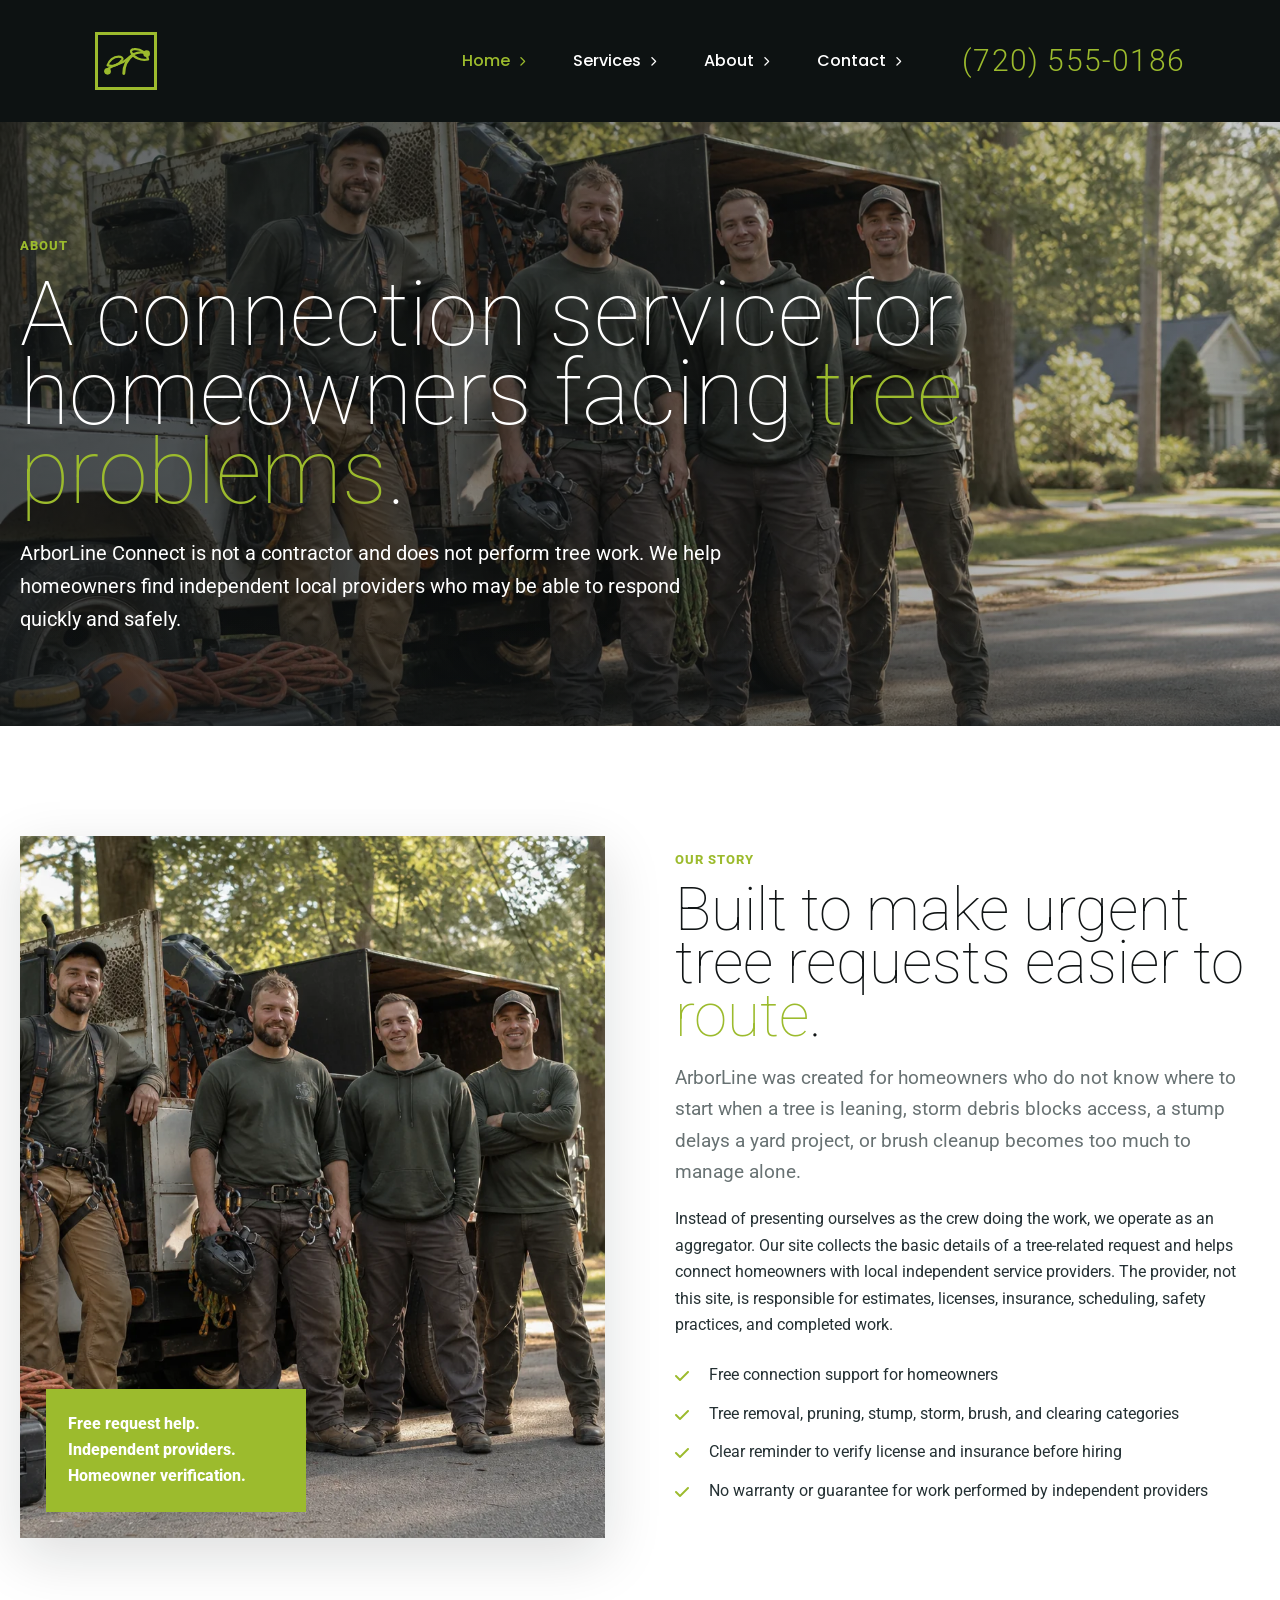
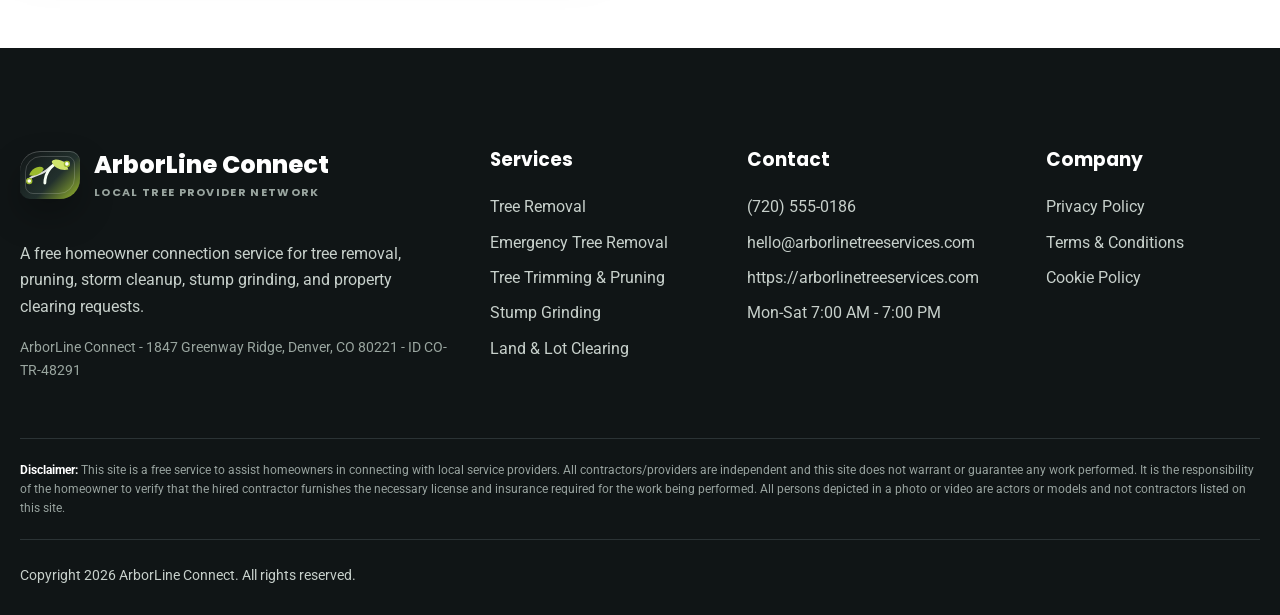
==== about.html @ c0b0a63b "+" ====
<!doctype html>
<html lang="en">
<head>
  <meta charset="utf-8">
  <meta name="viewport" content="width=device-width, initial-scale=1">
  <meta name="description" content="Learn how ArborLine Connect helps homeowners connect with independent local tree service providers.">
  <title>About ArborLine Connect | Homeowner Connection Service</title>
  <link rel="preconnect" href="https://fonts.googleapis.com">
  <link rel="preconnect" href="https://fonts.gstatic.com" crossorigin>
  <link rel="preconnect" href="https://cdnjs.cloudflare.com">
  <link rel="icon" href="assets/favicon.svg" type="image/svg+xml">
  <link rel="stylesheet" href="https://fonts.googleapis.com/css2?family=Poppins:wght@600;700;800&family=Roboto:wght@100;300;400;500;700;800&display=swap">
  <link rel="stylesheet" href="https://cdnjs.cloudflare.com/ajax/libs/font-awesome/6.5.2/css/all.min.css">
  <link rel="stylesheet" href="css/styles.css">
</head>
<body>

<header class="site-header" data-header>
  <div class="container navrow">

<a class="brand header-brand" href="index.html" aria-label="ArborLine Connect home">
  <span class="brand-mark" aria-hidden="true">
    <svg class="brand-symbol" viewBox="0 0 76 56" focusable="false">
      <path class="brand-route" d="M10 42c10-11 20-7 30-17 9-9 17-11 26-7" />
      <path class="brand-trunk" d="M35 45c0-11 4-19 13-26" />
      <path class="brand-leaf left" d="M28 22c-7 0-13 5-15 12 8 2 16-1 20-8 1-2-1-4-5-4Z" />
      <path class="brand-leaf right" d="M49 12c9-1 17 5 19 14-10 2-19-2-23-10-1-2 1-4 4-4Z" />
      <circle class="brand-node node-a" cx="13" cy="42" r="3.5" />
      <circle class="brand-node node-b" cx="66" cy="18" r="3.5" />
    </svg>
  </span>
  <span class="brand-copy">
    <span class="brand-name" data-config="companyName"></span>
    <span class="brand-tagline">Local tree provider network</span>
  </span>
</a>
    <button class="menu-toggle" type="button" aria-expanded="false" aria-controls="site-menu" data-menu-toggle><span></span><span></span><span></span></button>
    <nav id="site-menu" class="menu" data-menu>
      <a class="is-active" href="index.html">Home <i class="fa-solid fa-chevron-right"></i></a>
      <a href="services.html">Services <i class="fa-solid fa-chevron-right"></i></a>
      <a href="about.html">About <i class="fa-solid fa-chevron-right"></i></a>
      <a href="contact.html">Contact <i class="fa-solid fa-chevron-right"></i></a>
      <a class="nav-phone header-phone" data-config="phoneLabel" data-attr="href:tel" href="#"></a>
    </nav>
  </div>
</header>

<main>
  <section class="page-hero" style="--hero:url('../assets/images/about-team.webp')"><div class="container reveal"><span class="eyebrow">About</span><h1>A connection service for homeowners facing <span class="accent-text">tree problems</span>.</h1><p>ArborLine Connect is not a contractor and does not perform tree work. We help homeowners find independent local providers who may be able to respond quickly and safely.</p></div></section>
  <section class="section"><div class="container split"><div class="photo-frame tall reveal"><img src="assets/images/about-team.webp" alt="Tree service providers shown as illustrative models"><div class="badge">Free request help. Independent providers. Homeowner verification.</div></div><div class="reveal"><span class="kicker">Our story</span><h2>Built to make urgent tree requests easier to <span class="accent-text">route</span>.</h2><p class="lead">ArborLine was created for homeowners who do not know where to start when a tree is leaning, storm debris blocks access, a stump delays a yard project, or brush cleanup becomes too much to manage alone.</p><p>Instead of presenting ourselves as the crew doing the work, we operate as an aggregator. Our site collects the basic details of a tree-related request and helps connect homeowners with local independent service providers. The provider, not this site, is responsible for estimates, licenses, insurance, scheduling, safety practices, and completed work.</p><ul class="check-list"><li>Free connection support for homeowners</li><li>Tree removal, pruning, stump, storm, brush, and clearing categories</li><li>Clear reminder to verify license and insurance before hiring</li><li>No warranty or guarantee for work performed by independent providers</li></ul></div></div></section>
</main>

<footer class="footer">
  <div class="container footer-grid">
    <div>

<a class="brand footer-brand" href="index.html" aria-label="ArborLine Connect home">
  <span class="brand-mark" aria-hidden="true">
    <svg class="brand-symbol" viewBox="0 0 76 56" focusable="false">
      <path class="brand-route" d="M10 42c10-11 20-7 30-17 9-9 17-11 26-7" />
      <path class="brand-trunk" d="M35 45c0-11 4-19 13-26" />
      <path class="brand-leaf left" d="M28 22c-7 0-13 5-15 12 8 2 16-1 20-8 1-2-1-4-5-4Z" />
      <path class="brand-leaf right" d="M49 12c9-1 17 5 19 14-10 2-19-2-23-10-1-2 1-4 4-4Z" />
      <circle class="brand-node node-a" cx="13" cy="42" r="3.5" />
      <circle class="brand-node node-b" cx="66" cy="18" r="3.5" />
    </svg>
  </span>
  <span class="brand-copy">
    <span class="brand-name" data-config="companyName"></span>
    <span class="brand-tagline">Local tree provider network</span>
  </span>
</a>
      <p data-config="footerText"></p>
      <p class="company-line"><span data-config="companyName"></span> - <span data-config="address"></span> - ID <span data-config="companyId"></span></p>
    </div>
    <div>
      <h3>Services</h3>
      <a href="services/tree-removal.html">Tree Removal</a><a href="services/emergency-tree-removal.html">Emergency Tree Removal</a><a href="services/tree-trimming-pruning.html">Tree Trimming & Pruning</a><a href="services/stump-grinding.html">Stump Grinding</a><a href="services/land-lot-clearing.html">Land & Lot Clearing</a>
    </div>
    <div>
      <h3>Contact</h3>
      <a data-config="phoneLabel" data-attr="href:tel" href="#"></a>
      <a data-config="email" data-attr="href:mailto" href="#"></a>
      <a data-config="website" data-attr="href" href="#"></a>
      <span data-config="businessHours"></span>
    </div>
    <div>
      <h3>Company</h3>
      <a href="privacy-policy.html">Privacy Policy</a>
      <a href="terms-and-conditions.html">Terms & Conditions</a>
      <a href="cookie-policy.html">Cookie Policy</a>
    </div>
  </div>
  <div class="container footer-disclaimer">
    <strong>Disclaimer:</strong> This site is a free service to assist homeowners in connecting with local service providers. All contractors/providers are independent and this site does not warrant or guarantee any work performed. It is the responsibility of the homeowner to verify that the hired contractor furnishes the necessary license and insurance required for the work being performed. All persons depicted in a photo or video are actors or models and not contractors listed on this site.
  </div>
  <div class="container copyright" data-config="copyright"></div>
</footer>
<script src="js/site-config.js"></script>
<script src="js/main.js"></script>
</body>
</html>
---- css/styles.css ----
:root{--green:#9cbb2d;--deep:#111516;--ink:#243033;--muted:#687273;--pale:#eff6f2;--cream:#fbfbf4;--line:#dfe8df;--container:1440px;--shadow:0 18px 55px rgba(17,21,22,.14)}
*{box-sizing:border-box}html{scroll-behavior:smooth}body{margin:0;font-family:Roboto,Arial,sans-serif;color:var(--ink);background:#fff;line-height:1.65;min-width:320px}img{max-width:100%;display:block}a{color:inherit;text-decoration:none}a:focus-visible,button:focus-visible,input:focus-visible,select:focus-visible,textarea:focus-visible{outline:3px solid var(--green);outline-offset:4px}.container{width:min(calc(100% - 40px),var(--container));margin-inline:auto}.topline{background:var(--deep);color:#dce7dc;font-size:14px}.topbar{display:flex;justify-content:space-between;gap:16px;padding:8px 0}.site-header{position:sticky;top:0;z-index:50;background:rgba(255,255,255,.96);transition:.3s box-shadow,.3s transform}.site-header.is-scrolled{box-shadow:0 10px 35px rgba(0,0,0,.09)}.navrow{height:86px;display:flex;align-items:center;justify-content:space-between;gap:20px}.brand{display:inline-flex;align-items:center;gap:12px;font-family:Poppins,Arial,sans-serif;font-weight:800;font-size:24px;color:var(--deep)}.brand-mark{display:grid;place-items:center;width:42px;height:42px;background:var(--green);color:#fff;border-radius:50%;box-shadow:0 8px 20px rgba(156,187,45,.35)}.menu{display:flex;align-items:center;gap:28px;font-family:Poppins,Arial,sans-serif;font-weight:600}.menu a{position:relative}.menu>a:not(.nav-phone):after{content:"";position:absolute;left:0;bottom:-9px;width:0;height:2px;background:var(--green);transition:.25s}.menu>a:hover:after{width:100%}.nav-phone,.btn{display:inline-flex;align-items:center;justify-content:center;gap:9px;background:var(--green);color:#fff;padding:14px 24px;border-radius:999px;font-weight:800;border:1px solid var(--green);transition:.25s}.nav-phone:hover,.btn:hover{background:var(--deep);border-color:var(--deep);transform:translateY(-2px)}.btn.secondary{background:transparent;color:#fff;border-color:#fff}.btn.secondary:hover{background:#fff;color:var(--deep)}.menu-toggle{display:none;background:none;border:0;width:44px;height:44px}.menu-toggle span{display:block;height:2px;background:var(--deep);margin:7px 6px}.hero{min-height:760px;display:grid;align-items:center;position:relative;background-color:var(--deep);background-image:linear-gradient(90deg,rgba(17,21,22,.66),rgba(17,21,22,.28),rgba(17,21,22,.04)),var(--hero);background-position:center;background-size:cover;background-attachment:fixed;color:#fff;overflow:hidden}.hero:after,.page-hero:after{content:"";position:absolute;inset:auto 0 0;height:110px;background:linear-gradient(transparent,rgba(17,21,22,.48))}.hero-content{position:relative;z-index:1;max-width:820px;padding:70px 0}.eyebrow,.kicker{display:inline-block;color:var(--green);font-weight:800;text-transform:uppercase;letter-spacing:.08em;font-size:13px}.hero h1,.page-hero h1{font:800 clamp(42px,7vw,86px)/.95 Poppins,Arial,sans-serif;margin:18px 0 24px;letter-spacing:0}.hero p,.page-hero p{font-size:20px;max-width:720px}.hero-actions{display:flex;flex-wrap:wrap;gap:14px;margin-top:34px}.section{padding:110px 0}.section.alt{background:var(--pale)}.section.dark{background:var(--deep);color:#fff}.split{display:grid;grid-template-columns:1fr 1fr;gap:70px;align-items:center}.section-title{max-width:760px;margin:0 auto 52px;text-align:center}.section-title.left{text-align:left;margin-left:0}.section-title h2,.split h2{font:800 clamp(34px,4vw,56px)/1.05 Poppins,Arial,sans-serif;color:var(--deep);margin:12px 0}.dark .section-title h2,.dark h2{color:#fff}.lead{font-size:19px;color:var(--muted)}.dark .lead{color:#cdd6d0}.stats{display:grid;grid-template-columns:repeat(4,1fr);border:1px solid var(--line);background:#fff;margin-top:-82px;position:relative;z-index:5;box-shadow:var(--shadow)}.stat{padding:34px;text-align:center;border-right:1px solid var(--line)}.stat:last-child{border-right:0}.stat strong{display:block;color:var(--green);font:300 48px/1 Roboto,Arial}.service-grid{display:grid;grid-template-columns:repeat(4,1fr);gap:28px}.service-group-grid{grid-template-columns:repeat(3,1fr)}.service-card{background:#fff;box-shadow:0 10px 35px rgba(17,21,22,.08);overflow:hidden;transition:.3s transform,.3s box-shadow}.service-card:hover{transform:translateY(-8px);box-shadow:var(--shadow)}.service-group-card{position:relative;min-height:520px;display:flex;align-items:flex-end;background-color:var(--deep);background-image:linear-gradient(180deg,rgba(17,21,22,.05) 0%,rgba(17,21,22,.36) 42%,rgba(17,21,22,.9) 100%),var(--card-image);background-position:center;background-size:cover;color:#fff}.service-group-card:before{content:"";position:absolute;inset:0;background:linear-gradient(120deg,rgba(17,21,22,.14),transparent 46%);pointer-events:none}.service-group-card:hover{background-size:cover}.service-group-card .service-card-body{position:relative;z-index:1;width:100%;padding:32px}.service-group-card .kicker{color:var(--green)}.service-group-card .service-card-body h3{color:#fff}.service-group-card p{color:#e7eee8}.image-link{display:block;overflow:hidden;aspect-ratio:4/3}.image-link img{width:100%;height:100%;object-fit:cover;transition:.5s transform}.service-card:hover img{transform:scale(1.08)}.service-card-body{padding:28px}.service-card h3{font:800 24px/1.2 Poppins,Arial;margin:8px 0 12px;color:var(--deep)}.group-links{display:grid;gap:12px;margin-top:22px}.group-links .text-link{justify-content:space-between;border-top:1px solid rgba(255,255,255,.26);padding-top:12px;color:#fff}.service-all-link{margin-top:34px;margin-bottom:0}.text-link{display:inline-flex;align-items:center;gap:10px;font-weight:800;color:var(--deep)}.text-link i{background:var(--green);color:#fff;border-radius:50%;font-size:11px;width:22px;height:22px;display:grid;place-items:center;transition:.25s;flex:0 0 auto}.text-link:hover i{transform:translateX(7px);background:var(--deep)}.service-group-card .text-link:hover i{background:#fff;color:var(--deep)}.photo-frame{position:relative;overflow:hidden;box-shadow:var(--shadow)}.photo-frame img{width:100%;height:100%;object-fit:cover}.photo-frame.tall{aspect-ratio:5/6}.badge{position:absolute;left:26px;bottom:26px;background:var(--green);color:#fff;padding:22px;max-width:260px;font-weight:800}.process-section{position:relative;isolation:isolate;overflow:hidden;background-color:var(--deep)}.process-bg-layer,.process-bg-shade{position:absolute;inset:0;pointer-events:none}.process-bg-layer{z-index:-2;background-position:center;background-size:cover;opacity:0;transform:scale(1.03);transition:.65s opacity ease,.85s transform ease}.process-bg-shade{z-index:-1;background:linear-gradient(180deg,rgba(17,21,22,.76),rgba(17,21,22,.9));opacity:0;transition:.5s opacity ease}.process-bg-describe{background-image:url('../assets/images/process-describe-hover.png')}.process-bg-route{background-image:url('../assets/images/process-route-hover.png')}.process-bg-connect{background-image:url('../assets/images/process-connect-hover.png')}.process-bg-verify{background-image:url('../assets/images/process-verify-hover.png')}.process-section[data-process-bg] .process-bg-shade{opacity:1}.process-section[data-process-bg="describe"] .process-bg-describe,.process-section[data-process-bg="route"] .process-bg-route,.process-section[data-process-bg="connect"] .process-bg-connect,.process-section[data-process-bg="verify"] .process-bg-verify{opacity:1;transform:scale(1)}.process-list{display:grid;grid-template-columns:repeat(4,1fr);gap:1px;background:#394144}.process-step{position:relative;background:var(--deep);border:1px solid transparent;padding:42px 28px;min-height:230px;transition:.25s background-color,.25s border-color,.25s box-shadow,.25s transform,.25s backdrop-filter}.process-section[data-process-bg] .process-step{background:rgba(17,21,22,.88);backdrop-filter:blur(1px)}.process-step:hover,.process-step:focus-within{background:rgba(29,37,40,.76);border-color:rgba(156,187,45,.55);box-shadow:0 18px 46px rgba(0,0,0,.24),inset 0 1px 0 rgba(255,255,255,.08);transform:translateY(-6px);z-index:2}.process-step:hover span,.process-step:focus-within span{color:#fff}.process-step span{display:block;color:var(--green);font:300 42px/1 Roboto,Arial;margin-bottom:22px;transition:.25s color}.cta-band{background:linear-gradient(rgba(17,21,22,.74),rgba(17,21,22,.74)),url('../assets/images/process-worksite.webp') center/cover fixed;color:#fff;text-align:center;padding:120px 0}.cta-band h2{font:800 clamp(36px,5vw,64px)/1.05 Poppins,Arial;margin:0 auto 18px;max-width:900px}.page-hero{position:relative;min-height:440px;display:grid;align-items:end;color:#fff;background-color:var(--deep);background-image:linear-gradient(90deg,rgba(17,21,22,.68),rgba(17,21,22,.2)),var(--hero);background-position:center;background-size:cover}.page-hero .container{position:relative;z-index:1;padding:110px 0 70px}.detail-grid{display:grid;grid-template-columns:minmax(0,1fr) 360px;gap:60px}.detail-content h2,.detail-content h3{font-family:Poppins,Arial,sans-serif;color:var(--deep);line-height:1.15}.check-list{list-style:none;padding:0;margin:24px 0;display:grid;gap:12px}.check-list li{padding-left:34px;position:relative}.check-list li:before{content:"\f00c";font-family:"Font Awesome 6 Free";font-weight:900;position:absolute;left:0;top:1px;color:var(--green)}.faq-layout>.section-title{max-width:860px}.faq-grid{display:grid;grid-template-columns:minmax(0,1fr) 360px;gap:34px;align-items:start}.faq-list{display:grid;gap:16px}.faq-item{background:#fff;border:1px solid rgba(156,187,45,.22);border-left:6px solid var(--green);padding:28px 30px;box-shadow:0 16px 38px rgba(17,21,22,.08);transition:.25s transform,.25s box-shadow}.faq-item:hover{transform:translateY(-4px);box-shadow:0 22px 52px rgba(17,21,22,.12)}.faq-item h3,.faq-note h3{font:800 24px/1.2 Poppins,Arial;margin:0 0 10px;color:var(--deep)}.faq-item p{margin:0;color:var(--muted)}.faq-note{background:var(--deep);color:#fff;padding:34px;position:sticky;top:120px;box-shadow:var(--shadow)}.faq-note h3{color:#fff}.faq-note .check-list{margin:24px 0 28px}.faq-note .check-list li{color:#dce7dc}.faq-note .check-list li:before{color:var(--green)}.faq-note .text-link{color:#fff;margin-top:8px}.sidebar-card{background:var(--pale);padding:32px;position:sticky;top:120px}.sidebar-card h3{font:800 26px/1.2 Poppins,Arial;margin-top:0}.form-grid{display:grid;grid-template-columns:1fr 1fr;gap:14px}.form-grid .full{grid-column:1/-1}label{font-weight:800;color:var(--deep)}input,textarea,select{width:100%;border:1px solid var(--line);padding:14px 15px;font:inherit;margin-top:6px;background:#fff}textarea{min-height:150px;resize:vertical}.success-message{margin-top:18px;font-weight:800;color:var(--green)}.contact-info{display:grid;gap:18px}.info-line{display:flex;gap:16px;align-items:flex-start}.info-line i{color:var(--green);font-size:22px;margin-top:6px}.legal{max-width:920px}.legal h2{font-family:Poppins,Arial,sans-serif;margin-top:42px;color:var(--deep)}.footer{background:#101516;color:#c7d0cb;padding:78px 0 28px}.footer-grid{display:grid;grid-template-columns:2fr 1fr 1.2fr 1fr;gap:42px}.footer h3{font-family:Poppins,Arial;color:#fff}.footer a,.footer span{display:block;margin:9px 0}.footer .brand{display:inline-flex}.footer-brand{color:#fff}.company-line{font-size:14px;color:#99a59f}.company-line span{display:inline;margin:0}.footer-disclaimer{border-top:1px solid #2b3335;margin-top:42px;padding-top:22px;font-size:12px;line-height:1.55;color:#98a39f}.footer-disclaimer strong{color:#fff}.copyright{border-top:1px solid #2b3335;margin-top:22px;padding-top:24px;font-size:14px}.reveal{opacity:1;transform:none;transition:opacity .7s ease,transform .7s ease}.reveal.is-visible{opacity:1;transform:none}
.service-card{border:1px solid transparent;transition:.3s transform,.3s box-shadow,.3s border-color}.service-card:hover{border-color:rgba(156,187,45,.34)}.service-group-card{border-color:rgba(255,255,255,.14);transition:.35s transform,.35s box-shadow,.35s border-color,.55s background-position}.service-group-card:before{opacity:.72;transition:.35s opacity,.35s background}.service-group-card:hover{transform:translateY(-8px);background-position:center 46%;border-color:rgba(156,187,45,.72);box-shadow:0 28px 72px rgba(0,0,0,.22)}.service-group-card:hover:before{opacity:1;background:linear-gradient(120deg,rgba(156,187,45,.2),rgba(17,21,22,.16) 42%,transparent 72%)}.service-group-card .service-card-body{transition:.3s transform}.service-group-card:hover .service-card-body{transform:translateY(-6px)}.service-group-card:hover .text-link i{background:#fff;color:var(--deep);transform:translateX(4px)}.service-group-card .text-link:hover i{background:#fff;color:var(--deep);transform:translateX(8px)}
.brand{gap:14px;line-height:1;min-width:0;transition:.25s transform}.brand:hover{transform:translateY(-1px)}.brand-mark{position:relative;width:60px;height:48px;flex:0 0 60px;border-radius:20px 10px 20px 10px;background:linear-gradient(135deg,#111516 0%,#22302d 58%,#9cbb2d 100%);box-shadow:0 14px 30px rgba(17,21,22,.18),inset 0 1px 0 rgba(255,255,255,.22);overflow:hidden}.brand-mark:after{content:"";position:absolute;inset:5px;border:1px solid rgba(255,255,255,.18);border-radius:16px 8px 16px 8px;pointer-events:none}.brand-symbol{position:relative;z-index:1;width:54px;height:40px}.brand-route,.brand-trunk{fill:none;stroke:#fff;stroke-width:4;stroke-linecap:round;stroke-linejoin:round}.brand-route{stroke:rgba(255,255,255,.84);stroke-width:3}.brand-trunk{stroke:#f7fff4}.brand-leaf{fill:#9cbb2d}.brand-leaf.right{fill:#cfe46c}.brand-node{fill:#fff;stroke:#9cbb2d;stroke-width:2}.brand-copy{display:grid;gap:4px;min-width:0}.brand-name{display:block;font:800 24px/1 Poppins,Arial,sans-serif;color:var(--deep);white-space:nowrap}.brand-tagline{display:block;font:700 11px/1.1 Poppins,Arial,sans-serif;text-transform:uppercase;letter-spacing:.12em;color:#6f7b76;white-space:nowrap}.footer-brand .brand-name{color:#fff}.footer-brand .brand-tagline{color:#99a59f}.footer-brand .brand-mark{box-shadow:0 16px 34px rgba(0,0,0,.28),inset 0 1px 0 rgba(255,255,255,.22)}
.site-header{background:#0d1212;box-shadow:none}.site-header.is-scrolled{box-shadow:0 14px 34px rgba(0,0,0,.22)}.site-header .container{width:min(calc(100% - 190px),1700px)}.navrow{height:122px}.header-brand .brand-copy{display:none}.header-brand .brand-mark{width:62px;height:58px;flex-basis:62px;border:3px solid var(--green);border-radius:0;background:transparent;box-shadow:none}.header-brand .brand-mark:after{display:none}.header-brand .brand-symbol{width:56px;height:48px}.header-brand .brand-route,.header-brand .brand-trunk{stroke:var(--green)}.header-brand .brand-leaf,.header-brand .brand-leaf.right{fill:none;stroke:var(--green);stroke-width:3;stroke-linejoin:round}.header-brand .brand-node{fill:var(--green);stroke:var(--green)}.menu{position:relative;flex:1;justify-content:center;gap:48px}.menu>a{display:inline-flex;align-items:center;gap:9px;color:#fff;font-weight:500}.menu>a:not(.nav-phone):after{display:none}.menu>a i{font-size:10px;color:currentColor}.menu>a:hover,.menu>a.is-active{color:var(--green)}.menu>a.header-phone{position:absolute;right:0;background:transparent;border:0;border-radius:0;color:var(--green);padding:0;font:300 30px/1 Roboto,Arial,sans-serif;letter-spacing:.04em}.menu>a.header-phone:hover{background:transparent;border-color:transparent;color:#fff;transform:none}
.hero h1,.page-hero h1,.section-title h2,.split h2,.cta-band h2{font-family:Roboto,Arial,sans-serif;font-weight:100;line-height:.88;letter-spacing:0}.hero h1,.page-hero h1{font-size:clamp(56px,7vw,112px)}.section-title h2,.split h2{font-size:clamp(42px,4.7vw,72px)}.cta-band h2{font-size:clamp(44px,5.5vw,82px)}.detail-content h2,.legal h2{font-family:Roboto,Arial,sans-serif;font-weight:100;line-height:.94}
.hero-content{max-width:1120px;padding:96px 0 86px}.hero h1{max-width:1100px;line-height:.96;font-size:clamp(60px,6.6vw,118px);margin:22px 0 28px}.hero p{max-width:780px}
.hero{background-image:linear-gradient(90deg,rgba(17,21,22,.78),rgba(17,21,22,.48) 48%,rgba(17,21,22,.24)),var(--hero)}
.accent-text{color:var(--green)}
@media (max-width:820px){.brand{gap:11px}.brand-mark{width:52px;height:42px;flex-basis:52px}.brand-symbol{width:48px;height:36px}.brand-name{font-size:21px}.brand-tagline{display:none}}
@media (max-width:420px){.brand-mark{width:46px;height:38px;flex-basis:46px;border-radius:16px 8px}.brand-symbol{width:42px;height:32px}.brand-name{font-size:19px;max-width:170px;overflow:hidden;text-overflow:ellipsis}}
@media (max-width:1180px){.service-grid{grid-template-columns:repeat(2,1fr)}.process-list{grid-template-columns:repeat(2,1fr)}.split{gap:40px}.footer-grid{grid-template-columns:1fr 1fr}}
@media (max-width:820px){.topbar{display:none}.navrow{height:74px}.menu-toggle{display:block}.menu{position:absolute;left:20px;right:20px;top:74px;background:#fff;box-shadow:var(--shadow);padding:20px;display:none;flex-direction:column;align-items:flex-start}.menu.is-open{display:flex}.nav-phone{width:100%}.hero{min-height:650px;background-attachment:scroll}.stats{grid-template-columns:repeat(2,1fr);margin-top:0}.stat:nth-child(2){border-right:0}.split,.detail-grid,.faq-grid{grid-template-columns:1fr}.service-grid{grid-template-columns:1fr}.section{padding:76px 0}.hero p,.page-hero p{font-size:18px}.footer-grid{grid-template-columns:1fr}.form-grid{grid-template-columns:1fr}.form-grid .full{grid-column:auto}.sidebar-card,.faq-note{position:static}.cta-band{background-attachment:scroll}.container{width:min(calc(100% - 28px),var(--container))}}
@media (max-width:820px){.site-header .container{width:min(calc(100% - 28px),var(--container))}.navrow{height:82px}.header-brand .brand-mark{width:52px;height:50px;flex-basis:52px}.header-brand .brand-symbol{width:46px;height:42px}.menu-toggle span{background:var(--green)}.menu{top:82px;background:#0d1212;border:1px solid rgba(156,187,45,.28);box-shadow:0 20px 46px rgba(0,0,0,.28);gap:18px}.menu>a{color:#fff}.menu>a.is-active{color:var(--green)}.menu>a.header-phone,.nav-phone.header-phone{position:static;width:auto;font-size:24px;margin-top:8px;color:var(--green)}}
@media (max-width:420px){.hero h1,.page-hero h1{font-size:38px}.stats{grid-template-columns:1fr}.stat{border-right:0;border-bottom:1px solid var(--line)}.process-list{grid-template-columns:1fr}.brand{font-size:20px}.hero-actions .btn{width:100%}.faq-item{padding:24px}}
@media (prefers-reduced-motion:reduce){*{scroll-behavior:auto!important;transition:none!important;animation:none!important}.reveal{opacity:1;transform:none}}
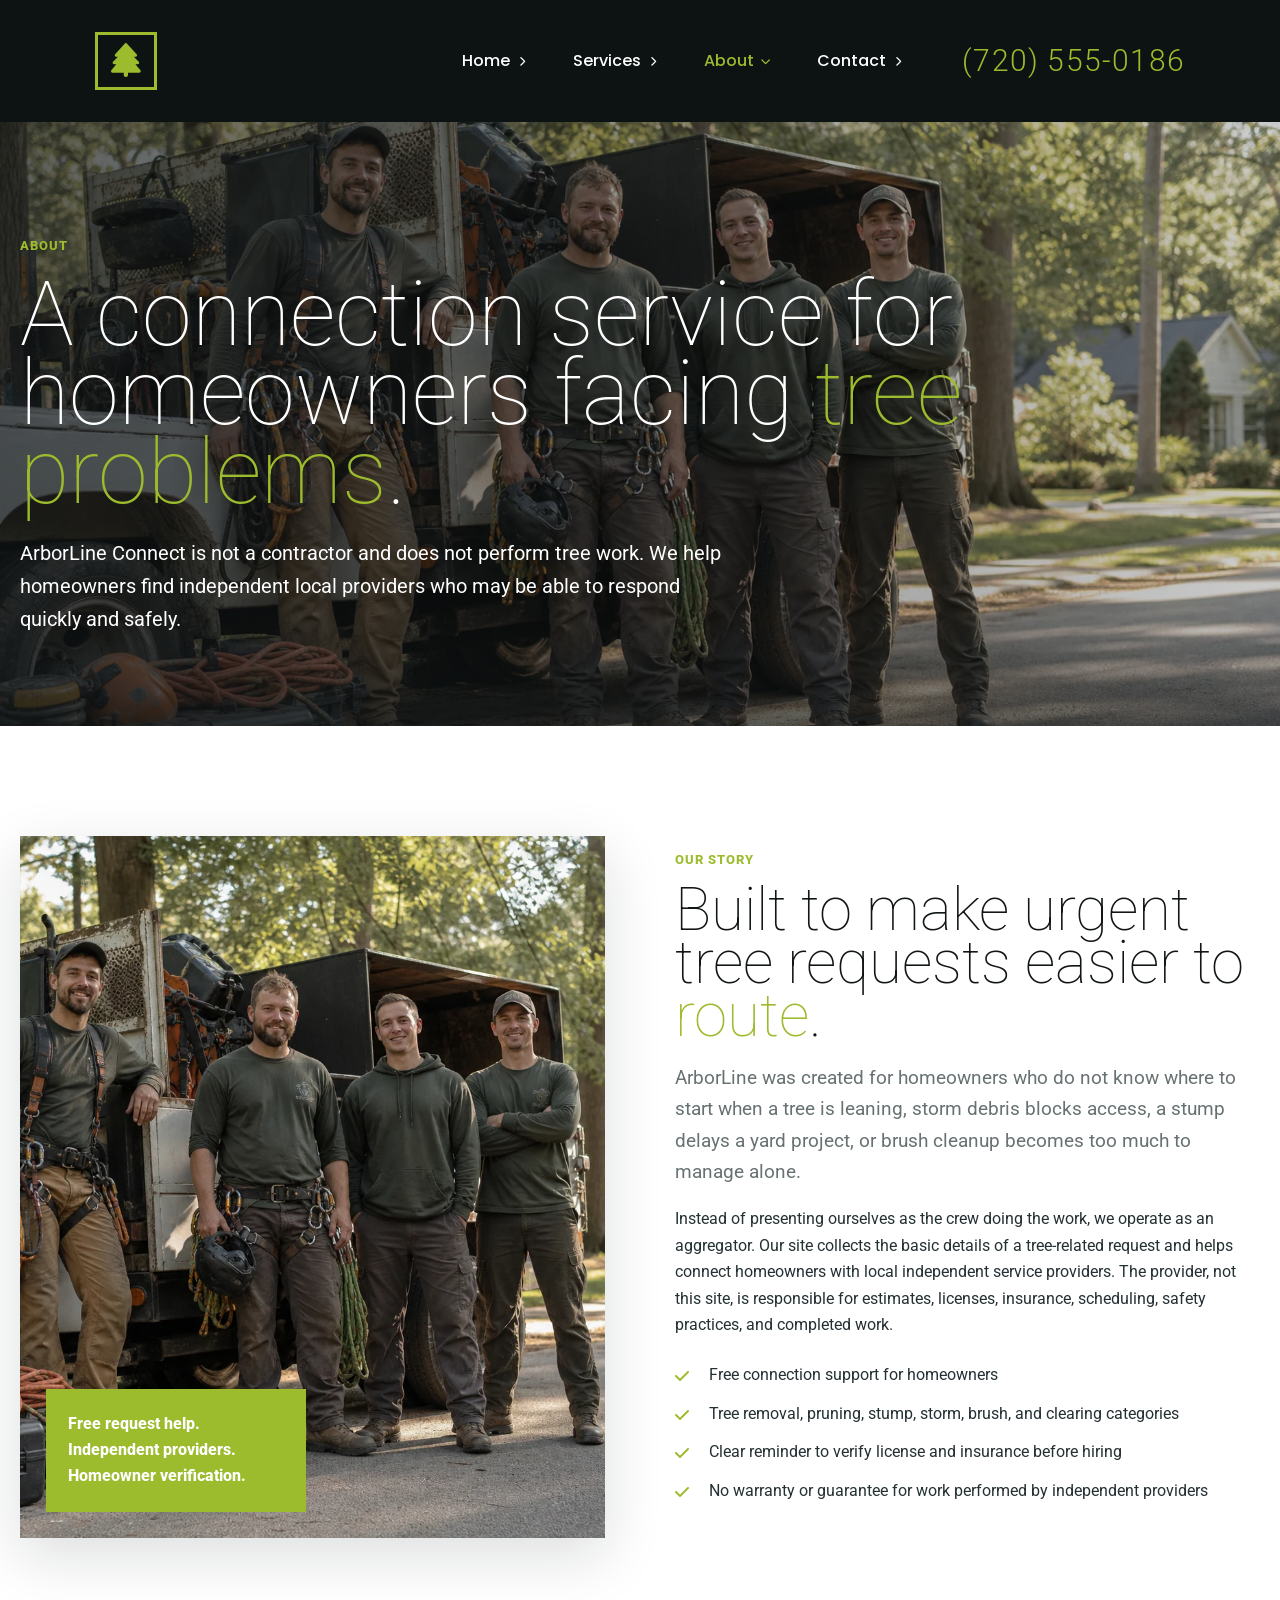
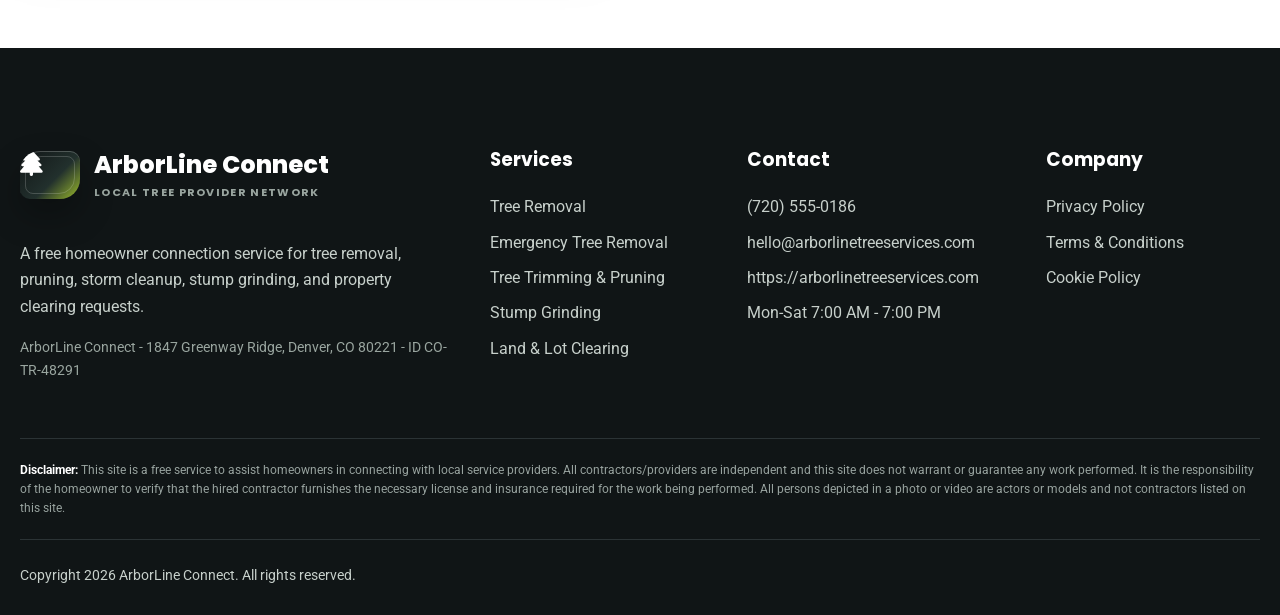
==== commit ed5c9a84: "+" ====
--- a/about.html
+++ b/about.html
@@ -20,14 +20,7 @@
 
 <a class="brand header-brand" href="index.html" aria-label="ArborLine Connect home">
   <span class="brand-mark" aria-hidden="true">
-    <svg class="brand-symbol" viewBox="0 0 76 56" focusable="false">
-      <path class="brand-route" d="M10 42c10-11 20-7 30-17 9-9 17-11 26-7" />
-      <path class="brand-trunk" d="M35 45c0-11 4-19 13-26" />
-      <path class="brand-leaf left" d="M28 22c-7 0-13 5-15 12 8 2 16-1 20-8 1-2-1-4-5-4Z" />
-      <path class="brand-leaf right" d="M49 12c9-1 17 5 19 14-10 2-19-2-23-10-1-2 1-4 4-4Z" />
-      <circle class="brand-node node-a" cx="13" cy="42" r="3.5" />
-      <circle class="brand-node node-b" cx="66" cy="18" r="3.5" />
-    </svg>
+    <i class="fa-solid fa-tree"></i>
   </span>
   <span class="brand-copy">
     <span class="brand-name" data-config="companyName"></span>
@@ -36,9 +29,9 @@
 </a>
     <button class="menu-toggle" type="button" aria-expanded="false" aria-controls="site-menu" data-menu-toggle><span></span><span></span><span></span></button>
     <nav id="site-menu" class="menu" data-menu>
-      <a class="is-active" href="index.html">Home <i class="fa-solid fa-chevron-right"></i></a>
+      <a href="index.html">Home <i class="fa-solid fa-chevron-right"></i></a>
       <a href="services.html">Services <i class="fa-solid fa-chevron-right"></i></a>
-      <a href="about.html">About <i class="fa-solid fa-chevron-right"></i></a>
+      <a class="is-active" href="about.html">About <i class="fa-solid fa-chevron-right"></i></a>
       <a href="contact.html">Contact <i class="fa-solid fa-chevron-right"></i></a>
       <a class="nav-phone header-phone" data-config="phoneLabel" data-attr="href:tel" href="#"></a>
     </nav>
@@ -56,14 +49,7 @@
 
 <a class="brand footer-brand" href="index.html" aria-label="ArborLine Connect home">
   <span class="brand-mark" aria-hidden="true">
-    <svg class="brand-symbol" viewBox="0 0 76 56" focusable="false">
-      <path class="brand-route" d="M10 42c10-11 20-7 30-17 9-9 17-11 26-7" />
-      <path class="brand-trunk" d="M35 45c0-11 4-19 13-26" />
-      <path class="brand-leaf left" d="M28 22c-7 0-13 5-15 12 8 2 16-1 20-8 1-2-1-4-5-4Z" />
-      <path class="brand-leaf right" d="M49 12c9-1 17 5 19 14-10 2-19-2-23-10-1-2 1-4 4-4Z" />
-      <circle class="brand-node node-a" cx="13" cy="42" r="3.5" />
-      <circle class="brand-node node-b" cx="66" cy="18" r="3.5" />
-    </svg>
+    <i class="fa-solid fa-tree"></i>
   </span>
   <span class="brand-copy">
     <span class="brand-name" data-config="companyName"></span>
--- a/css/styles.css
+++ b/css/styles.css
@@ -1,16 +1,17 @@
 :root{--green:#9cbb2d;--deep:#111516;--ink:#243033;--muted:#687273;--pale:#eff6f2;--cream:#fbfbf4;--line:#dfe8df;--container:1440px;--shadow:0 18px 55px rgba(17,21,22,.14)}
 *{box-sizing:border-box}html{scroll-behavior:smooth}body{margin:0;font-family:Roboto,Arial,sans-serif;color:var(--ink);background:#fff;line-height:1.65;min-width:320px}img{max-width:100%;display:block}a{color:inherit;text-decoration:none}a:focus-visible,button:focus-visible,input:focus-visible,select:focus-visible,textarea:focus-visible{outline:3px solid var(--green);outline-offset:4px}.container{width:min(calc(100% - 40px),var(--container));margin-inline:auto}.topline{background:var(--deep);color:#dce7dc;font-size:14px}.topbar{display:flex;justify-content:space-between;gap:16px;padding:8px 0}.site-header{position:sticky;top:0;z-index:50;background:rgba(255,255,255,.96);transition:.3s box-shadow,.3s transform}.site-header.is-scrolled{box-shadow:0 10px 35px rgba(0,0,0,.09)}.navrow{height:86px;display:flex;align-items:center;justify-content:space-between;gap:20px}.brand{display:inline-flex;align-items:center;gap:12px;font-family:Poppins,Arial,sans-serif;font-weight:800;font-size:24px;color:var(--deep)}.brand-mark{display:grid;place-items:center;width:42px;height:42px;background:var(--green);color:#fff;border-radius:50%;box-shadow:0 8px 20px rgba(156,187,45,.35)}.menu{display:flex;align-items:center;gap:28px;font-family:Poppins,Arial,sans-serif;font-weight:600}.menu a{position:relative}.menu>a:not(.nav-phone):after{content:"";position:absolute;left:0;bottom:-9px;width:0;height:2px;background:var(--green);transition:.25s}.menu>a:hover:after{width:100%}.nav-phone,.btn{display:inline-flex;align-items:center;justify-content:center;gap:9px;background:var(--green);color:#fff;padding:14px 24px;border-radius:999px;font-weight:800;border:1px solid var(--green);transition:.25s}.nav-phone:hover,.btn:hover{background:var(--deep);border-color:var(--deep);transform:translateY(-2px)}.btn.secondary{background:transparent;color:#fff;border-color:#fff}.btn.secondary:hover{background:#fff;color:var(--deep)}.menu-toggle{display:none;background:none;border:0;width:44px;height:44px}.menu-toggle span{display:block;height:2px;background:var(--deep);margin:7px 6px}.hero{min-height:760px;display:grid;align-items:center;position:relative;background-color:var(--deep);background-image:linear-gradient(90deg,rgba(17,21,22,.66),rgba(17,21,22,.28),rgba(17,21,22,.04)),var(--hero);background-position:center;background-size:cover;background-attachment:fixed;color:#fff;overflow:hidden}.hero:after,.page-hero:after{content:"";position:absolute;inset:auto 0 0;height:110px;background:linear-gradient(transparent,rgba(17,21,22,.48))}.hero-content{position:relative;z-index:1;max-width:820px;padding:70px 0}.eyebrow,.kicker{display:inline-block;color:var(--green);font-weight:800;text-transform:uppercase;letter-spacing:.08em;font-size:13px}.hero h1,.page-hero h1{font:800 clamp(42px,7vw,86px)/.95 Poppins,Arial,sans-serif;margin:18px 0 24px;letter-spacing:0}.hero p,.page-hero p{font-size:20px;max-width:720px}.hero-actions{display:flex;flex-wrap:wrap;gap:14px;margin-top:34px}.section{padding:110px 0}.section.alt{background:var(--pale)}.section.dark{background:var(--deep);color:#fff}.split{display:grid;grid-template-columns:1fr 1fr;gap:70px;align-items:center}.section-title{max-width:760px;margin:0 auto 52px;text-align:center}.section-title.left{text-align:left;margin-left:0}.section-title h2,.split h2{font:800 clamp(34px,4vw,56px)/1.05 Poppins,Arial,sans-serif;color:var(--deep);margin:12px 0}.dark .section-title h2,.dark h2{color:#fff}.lead{font-size:19px;color:var(--muted)}.dark .lead{color:#cdd6d0}.stats{display:grid;grid-template-columns:repeat(4,1fr);border:1px solid var(--line);background:#fff;margin-top:-82px;position:relative;z-index:5;box-shadow:var(--shadow)}.stat{padding:34px;text-align:center;border-right:1px solid var(--line)}.stat:last-child{border-right:0}.stat strong{display:block;color:var(--green);font:300 48px/1 Roboto,Arial}.service-grid{display:grid;grid-template-columns:repeat(4,1fr);gap:28px}.service-group-grid{grid-template-columns:repeat(3,1fr)}.service-card{background:#fff;box-shadow:0 10px 35px rgba(17,21,22,.08);overflow:hidden;transition:.3s transform,.3s box-shadow}.service-card:hover{transform:translateY(-8px);box-shadow:var(--shadow)}.service-group-card{position:relative;min-height:520px;display:flex;align-items:flex-end;background-color:var(--deep);background-image:linear-gradient(180deg,rgba(17,21,22,.05) 0%,rgba(17,21,22,.36) 42%,rgba(17,21,22,.9) 100%),var(--card-image);background-position:center;background-size:cover;color:#fff}.service-group-card:before{content:"";position:absolute;inset:0;background:linear-gradient(120deg,rgba(17,21,22,.14),transparent 46%);pointer-events:none}.service-group-card:hover{background-size:cover}.service-group-card .service-card-body{position:relative;z-index:1;width:100%;padding:32px}.service-group-card .kicker{color:var(--green)}.service-group-card .service-card-body h3{color:#fff}.service-group-card p{color:#e7eee8}.image-link{display:block;overflow:hidden;aspect-ratio:4/3}.image-link img{width:100%;height:100%;object-fit:cover;transition:.5s transform}.service-card:hover img{transform:scale(1.08)}.service-card-body{padding:28px}.service-card h3{font:800 24px/1.2 Poppins,Arial;margin:8px 0 12px;color:var(--deep)}.group-links{display:grid;gap:12px;margin-top:22px}.group-links .text-link{justify-content:space-between;border-top:1px solid rgba(255,255,255,.26);padding-top:12px;color:#fff}.service-all-link{margin-top:34px;margin-bottom:0}.text-link{display:inline-flex;align-items:center;gap:10px;font-weight:800;color:var(--deep)}.text-link i{background:var(--green);color:#fff;border-radius:50%;font-size:11px;width:22px;height:22px;display:grid;place-items:center;transition:.25s;flex:0 0 auto}.text-link:hover i{transform:translateX(7px);background:var(--deep)}.service-group-card .text-link:hover i{background:#fff;color:var(--deep)}.photo-frame{position:relative;overflow:hidden;box-shadow:var(--shadow)}.photo-frame img{width:100%;height:100%;object-fit:cover}.photo-frame.tall{aspect-ratio:5/6}.badge{position:absolute;left:26px;bottom:26px;background:var(--green);color:#fff;padding:22px;max-width:260px;font-weight:800}.process-section{position:relative;isolation:isolate;overflow:hidden;background-color:var(--deep)}.process-bg-layer,.process-bg-shade{position:absolute;inset:0;pointer-events:none}.process-bg-layer{z-index:-2;background-position:center;background-size:cover;opacity:0;transform:scale(1.03);transition:.65s opacity ease,.85s transform ease}.process-bg-shade{z-index:-1;background:linear-gradient(180deg,rgba(17,21,22,.76),rgba(17,21,22,.9));opacity:0;transition:.5s opacity ease}.process-bg-describe{background-image:url('../assets/images/process-describe-hover.png')}.process-bg-route{background-image:url('../assets/images/process-route-hover.png')}.process-bg-connect{background-image:url('../assets/images/process-connect-hover.png')}.process-bg-verify{background-image:url('../assets/images/process-verify-hover.png')}.process-section[data-process-bg] .process-bg-shade{opacity:1}.process-section[data-process-bg="describe"] .process-bg-describe,.process-section[data-process-bg="route"] .process-bg-route,.process-section[data-process-bg="connect"] .process-bg-connect,.process-section[data-process-bg="verify"] .process-bg-verify{opacity:1;transform:scale(1)}.process-list{display:grid;grid-template-columns:repeat(4,1fr);gap:1px;background:#394144}.process-step{position:relative;background:var(--deep);border:1px solid transparent;padding:42px 28px;min-height:230px;transition:.25s background-color,.25s border-color,.25s box-shadow,.25s transform,.25s backdrop-filter}.process-section[data-process-bg] .process-step{background:rgba(17,21,22,.88);backdrop-filter:blur(1px)}.process-step:hover,.process-step:focus-within{background:rgba(29,37,40,.76);border-color:rgba(156,187,45,.55);box-shadow:0 18px 46px rgba(0,0,0,.24),inset 0 1px 0 rgba(255,255,255,.08);transform:translateY(-6px);z-index:2}.process-step:hover span,.process-step:focus-within span{color:#fff}.process-step span{display:block;color:var(--green);font:300 42px/1 Roboto,Arial;margin-bottom:22px;transition:.25s color}.cta-band{background:linear-gradient(rgba(17,21,22,.74),rgba(17,21,22,.74)),url('../assets/images/process-worksite.webp') center/cover fixed;color:#fff;text-align:center;padding:120px 0}.cta-band h2{font:800 clamp(36px,5vw,64px)/1.05 Poppins,Arial;margin:0 auto 18px;max-width:900px}.page-hero{position:relative;min-height:440px;display:grid;align-items:end;color:#fff;background-color:var(--deep);background-image:linear-gradient(90deg,rgba(17,21,22,.68),rgba(17,21,22,.2)),var(--hero);background-position:center;background-size:cover}.page-hero .container{position:relative;z-index:1;padding:110px 0 70px}.detail-grid{display:grid;grid-template-columns:minmax(0,1fr) 360px;gap:60px}.detail-content h2,.detail-content h3{font-family:Poppins,Arial,sans-serif;color:var(--deep);line-height:1.15}.check-list{list-style:none;padding:0;margin:24px 0;display:grid;gap:12px}.check-list li{padding-left:34px;position:relative}.check-list li:before{content:"\f00c";font-family:"Font Awesome 6 Free";font-weight:900;position:absolute;left:0;top:1px;color:var(--green)}.faq-layout>.section-title{max-width:860px}.faq-grid{display:grid;grid-template-columns:minmax(0,1fr) 360px;gap:34px;align-items:start}.faq-list{display:grid;gap:16px}.faq-item{background:#fff;border:1px solid rgba(156,187,45,.22);border-left:6px solid var(--green);padding:28px 30px;box-shadow:0 16px 38px rgba(17,21,22,.08);transition:.25s transform,.25s box-shadow}.faq-item:hover{transform:translateY(-4px);box-shadow:0 22px 52px rgba(17,21,22,.12)}.faq-item h3,.faq-note h3{font:800 24px/1.2 Poppins,Arial;margin:0 0 10px;color:var(--deep)}.faq-item p{margin:0;color:var(--muted)}.faq-note{background:var(--deep);color:#fff;padding:34px;position:sticky;top:120px;box-shadow:var(--shadow)}.faq-note h3{color:#fff}.faq-note .check-list{margin:24px 0 28px}.faq-note .check-list li{color:#dce7dc}.faq-note .check-list li:before{color:var(--green)}.faq-note .text-link{color:#fff;margin-top:8px}.sidebar-card{background:var(--pale);padding:32px;position:sticky;top:120px}.sidebar-card h3{font:800 26px/1.2 Poppins,Arial;margin-top:0}.form-grid{display:grid;grid-template-columns:1fr 1fr;gap:14px}.form-grid .full{grid-column:1/-1}label{font-weight:800;color:var(--deep)}input,textarea,select{width:100%;border:1px solid var(--line);padding:14px 15px;font:inherit;margin-top:6px;background:#fff}textarea{min-height:150px;resize:vertical}.success-message{margin-top:18px;font-weight:800;color:var(--green)}.contact-info{display:grid;gap:18px}.info-line{display:flex;gap:16px;align-items:flex-start}.info-line i{color:var(--green);font-size:22px;margin-top:6px}.legal{max-width:920px}.legal h2{font-family:Poppins,Arial,sans-serif;margin-top:42px;color:var(--deep)}.footer{background:#101516;color:#c7d0cb;padding:78px 0 28px}.footer-grid{display:grid;grid-template-columns:2fr 1fr 1.2fr 1fr;gap:42px}.footer h3{font-family:Poppins,Arial;color:#fff}.footer a,.footer span{display:block;margin:9px 0}.footer .brand{display:inline-flex}.footer-brand{color:#fff}.company-line{font-size:14px;color:#99a59f}.company-line span{display:inline;margin:0}.footer-disclaimer{border-top:1px solid #2b3335;margin-top:42px;padding-top:22px;font-size:12px;line-height:1.55;color:#98a39f}.footer-disclaimer strong{color:#fff}.copyright{border-top:1px solid #2b3335;margin-top:22px;padding-top:24px;font-size:14px}.reveal{opacity:1;transform:none;transition:opacity .7s ease,transform .7s ease}.reveal.is-visible{opacity:1;transform:none}
 .service-card{border:1px solid transparent;transition:.3s transform,.3s box-shadow,.3s border-color}.service-card:hover{border-color:rgba(156,187,45,.34)}.service-group-card{border-color:rgba(255,255,255,.14);transition:.35s transform,.35s box-shadow,.35s border-color,.55s background-position}.service-group-card:before{opacity:.72;transition:.35s opacity,.35s background}.service-group-card:hover{transform:translateY(-8px);background-position:center 46%;border-color:rgba(156,187,45,.72);box-shadow:0 28px 72px rgba(0,0,0,.22)}.service-group-card:hover:before{opacity:1;background:linear-gradient(120deg,rgba(156,187,45,.2),rgba(17,21,22,.16) 42%,transparent 72%)}.service-group-card .service-card-body{transition:.3s transform}.service-group-card:hover .service-card-body{transform:translateY(-6px)}.service-group-card:hover .text-link i{background:#fff;color:var(--deep);transform:translateX(4px)}.service-group-card .text-link:hover i{background:#fff;color:var(--deep);transform:translateX(8px)}
-.brand{gap:14px;line-height:1;min-width:0;transition:.25s transform}.brand:hover{transform:translateY(-1px)}.brand-mark{position:relative;width:60px;height:48px;flex:0 0 60px;border-radius:20px 10px 20px 10px;background:linear-gradient(135deg,#111516 0%,#22302d 58%,#9cbb2d 100%);box-shadow:0 14px 30px rgba(17,21,22,.18),inset 0 1px 0 rgba(255,255,255,.22);overflow:hidden}.brand-mark:after{content:"";position:absolute;inset:5px;border:1px solid rgba(255,255,255,.18);border-radius:16px 8px 16px 8px;pointer-events:none}.brand-symbol{position:relative;z-index:1;width:54px;height:40px}.brand-route,.brand-trunk{fill:none;stroke:#fff;stroke-width:4;stroke-linecap:round;stroke-linejoin:round}.brand-route{stroke:rgba(255,255,255,.84);stroke-width:3}.brand-trunk{stroke:#f7fff4}.brand-leaf{fill:#9cbb2d}.brand-leaf.right{fill:#cfe46c}.brand-node{fill:#fff;stroke:#9cbb2d;stroke-width:2}.brand-copy{display:grid;gap:4px;min-width:0}.brand-name{display:block;font:800 24px/1 Poppins,Arial,sans-serif;color:var(--deep);white-space:nowrap}.brand-tagline{display:block;font:700 11px/1.1 Poppins,Arial,sans-serif;text-transform:uppercase;letter-spacing:.12em;color:#6f7b76;white-space:nowrap}.footer-brand .brand-name{color:#fff}.footer-brand .brand-tagline{color:#99a59f}.footer-brand .brand-mark{box-shadow:0 16px 34px rgba(0,0,0,.28),inset 0 1px 0 rgba(255,255,255,.22)}
-.site-header{background:#0d1212;box-shadow:none}.site-header.is-scrolled{box-shadow:0 14px 34px rgba(0,0,0,.22)}.site-header .container{width:min(calc(100% - 190px),1700px)}.navrow{height:122px}.header-brand .brand-copy{display:none}.header-brand .brand-mark{width:62px;height:58px;flex-basis:62px;border:3px solid var(--green);border-radius:0;background:transparent;box-shadow:none}.header-brand .brand-mark:after{display:none}.header-brand .brand-symbol{width:56px;height:48px}.header-brand .brand-route,.header-brand .brand-trunk{stroke:var(--green)}.header-brand .brand-leaf,.header-brand .brand-leaf.right{fill:none;stroke:var(--green);stroke-width:3;stroke-linejoin:round}.header-brand .brand-node{fill:var(--green);stroke:var(--green)}.menu{position:relative;flex:1;justify-content:center;gap:48px}.menu>a{display:inline-flex;align-items:center;gap:9px;color:#fff;font-weight:500}.menu>a:not(.nav-phone):after{display:none}.menu>a i{font-size:10px;color:currentColor}.menu>a:hover,.menu>a.is-active{color:var(--green)}.menu>a.header-phone{position:absolute;right:0;background:transparent;border:0;border-radius:0;color:var(--green);padding:0;font:300 30px/1 Roboto,Arial,sans-serif;letter-spacing:.04em}.menu>a.header-phone:hover{background:transparent;border-color:transparent;color:#fff;transform:none}
+.brand{gap:14px;line-height:1;min-width:0;transition:.25s transform}.brand:hover{transform:translateY(-1px)}.brand-mark{position:relative;width:60px;height:48px;flex:0 0 60px;border-radius:20px 10px 20px 10px;background:linear-gradient(135deg,#111516 0%,#22302d 58%,#9cbb2d 100%);box-shadow:0 14px 30px rgba(17,21,22,.18),inset 0 1px 0 rgba(255,255,255,.22);overflow:hidden}.brand-mark:after{content:"";position:absolute;inset:5px;border:1px solid rgba(255,255,255,.18);border-radius:16px 8px 16px 8px;pointer-events:none}.brand-copy{display:grid;gap:4px;min-width:0}.brand-name{display:block;font:800 24px/1 Poppins,Arial,sans-serif;color:var(--deep);white-space:nowrap}.brand-tagline{display:block;font:700 11px/1.1 Poppins,Arial,sans-serif;text-transform:uppercase;letter-spacing:.12em;color:#6f7b76;white-space:nowrap}.footer-brand .brand-name{color:#fff}.footer-brand .brand-tagline{color:#99a59f}.footer-brand .brand-mark{box-shadow:0 16px 34px rgba(0,0,0,.28),inset 0 1px 0 rgba(255,255,255,.22)}
+.site-header{background:#0d1212;box-shadow:none}.site-header.is-scrolled{box-shadow:0 14px 34px rgba(0,0,0,.22)}.site-header .container{width:min(calc(100% - 190px),1700px)}.navrow{height:122px}.header-brand .brand-copy{display:none}.header-brand .brand-mark{width:62px;height:58px;flex-basis:62px;border:3px solid var(--green);border-radius:0;background:transparent;box-shadow:none}.header-brand .brand-mark:after{display:none}.menu{position:relative;flex:1;justify-content:center;gap:48px}.menu>a{display:inline-flex;align-items:center;gap:9px;color:#fff;font-weight:500}.menu>a:not(.nav-phone):after{display:none}.menu>a i{font-size:10px;color:currentColor;transition:.25s transform}.menu>a:hover i{transform:translateX(3px)}.menu>a.is-active i{transform:rotate(90deg)}.menu>a.is-active:hover i{transform:rotate(90deg) translateX(3px)}.menu>a:hover,.menu>a.is-active{color:var(--green)}.menu>a.header-phone{position:absolute;right:0;background:transparent;border:0;border-radius:0;color:var(--green);padding:0;font:300 30px/1 Roboto,Arial,sans-serif;letter-spacing:.04em}.menu>a.header-phone:hover{background:transparent;border-color:transparent;color:#fff;transform:none}
+.brand-mark i{font-size:26px;color:#fff;line-height:1}.header-brand .brand-mark i{font-size:34px;color:var(--green)}.footer-brand .brand-mark i{font-size:26px;color:#fff}
 .hero h1,.page-hero h1,.section-title h2,.split h2,.cta-band h2{font-family:Roboto,Arial,sans-serif;font-weight:100;line-height:.88;letter-spacing:0}.hero h1,.page-hero h1{font-size:clamp(56px,7vw,112px)}.section-title h2,.split h2{font-size:clamp(42px,4.7vw,72px)}.cta-band h2{font-size:clamp(44px,5.5vw,82px)}.detail-content h2,.legal h2{font-family:Roboto,Arial,sans-serif;font-weight:100;line-height:.94}
 .hero-content{max-width:1120px;padding:96px 0 86px}.hero h1{max-width:1100px;line-height:.96;font-size:clamp(60px,6.6vw,118px);margin:22px 0 28px}.hero p{max-width:780px}
 .hero{background-image:linear-gradient(90deg,rgba(17,21,22,.78),rgba(17,21,22,.48) 48%,rgba(17,21,22,.24)),var(--hero)}
 .accent-text{color:var(--green)}
-@media (max-width:820px){.brand{gap:11px}.brand-mark{width:52px;height:42px;flex-basis:52px}.brand-symbol{width:48px;height:36px}.brand-name{font-size:21px}.brand-tagline{display:none}}
-@media (max-width:420px){.brand-mark{width:46px;height:38px;flex-basis:46px;border-radius:16px 8px}.brand-symbol{width:42px;height:32px}.brand-name{font-size:19px;max-width:170px;overflow:hidden;text-overflow:ellipsis}}
+@media (max-width:820px){.brand{gap:11px}.brand-mark{width:52px;height:42px;flex-basis:52px}.brand-name{font-size:21px}.brand-tagline{display:none}}
+@media (max-width:420px){.brand-mark{width:46px;height:38px;flex-basis:46px;border-radius:16px 8px}.brand-name{font-size:19px;max-width:170px;overflow:hidden;text-overflow:ellipsis}}
 @media (max-width:1180px){.service-grid{grid-template-columns:repeat(2,1fr)}.process-list{grid-template-columns:repeat(2,1fr)}.split{gap:40px}.footer-grid{grid-template-columns:1fr 1fr}}
 @media (max-width:820px){.topbar{display:none}.navrow{height:74px}.menu-toggle{display:block}.menu{position:absolute;left:20px;right:20px;top:74px;background:#fff;box-shadow:var(--shadow);padding:20px;display:none;flex-direction:column;align-items:flex-start}.menu.is-open{display:flex}.nav-phone{width:100%}.hero{min-height:650px;background-attachment:scroll}.stats{grid-template-columns:repeat(2,1fr);margin-top:0}.stat:nth-child(2){border-right:0}.split,.detail-grid,.faq-grid{grid-template-columns:1fr}.service-grid{grid-template-columns:1fr}.section{padding:76px 0}.hero p,.page-hero p{font-size:18px}.footer-grid{grid-template-columns:1fr}.form-grid{grid-template-columns:1fr}.form-grid .full{grid-column:auto}.sidebar-card,.faq-note{position:static}.cta-band{background-attachment:scroll}.container{width:min(calc(100% - 28px),var(--container))}}
-@media (max-width:820px){.site-header .container{width:min(calc(100% - 28px),var(--container))}.navrow{height:82px}.header-brand .brand-mark{width:52px;height:50px;flex-basis:52px}.header-brand .brand-symbol{width:46px;height:42px}.menu-toggle span{background:var(--green)}.menu{top:82px;background:#0d1212;border:1px solid rgba(156,187,45,.28);box-shadow:0 20px 46px rgba(0,0,0,.28);gap:18px}.menu>a{color:#fff}.menu>a.is-active{color:var(--green)}.menu>a.header-phone,.nav-phone.header-phone{position:static;width:auto;font-size:24px;margin-top:8px;color:var(--green)}}
+@media (max-width:820px){.site-header .container{width:min(calc(100% - 28px),var(--container))}.navrow{height:82px}.header-brand .brand-mark{width:52px;height:50px;flex-basis:52px}.header-brand .brand-mark i{font-size:28px}.menu-toggle span{background:var(--green)}.menu{top:82px;background:#0d1212;border:1px solid rgba(156,187,45,.28);box-shadow:0 20px 46px rgba(0,0,0,.28);gap:18px}.menu>a{color:#fff}.menu>a.is-active{color:var(--green)}.menu>a.header-phone,.nav-phone.header-phone{position:static;width:auto;font-size:24px;margin-top:8px;color:var(--green)}}
 @media (max-width:420px){.hero h1,.page-hero h1{font-size:38px}.stats{grid-template-columns:1fr}.stat{border-right:0;border-bottom:1px solid var(--line)}.process-list{grid-template-columns:1fr}.brand{font-size:20px}.hero-actions .btn{width:100%}.faq-item{padding:24px}}
 @media (prefers-reduced-motion:reduce){*{scroll-behavior:auto!important;transition:none!important;animation:none!important}.reveal{opacity:1;transform:none}}
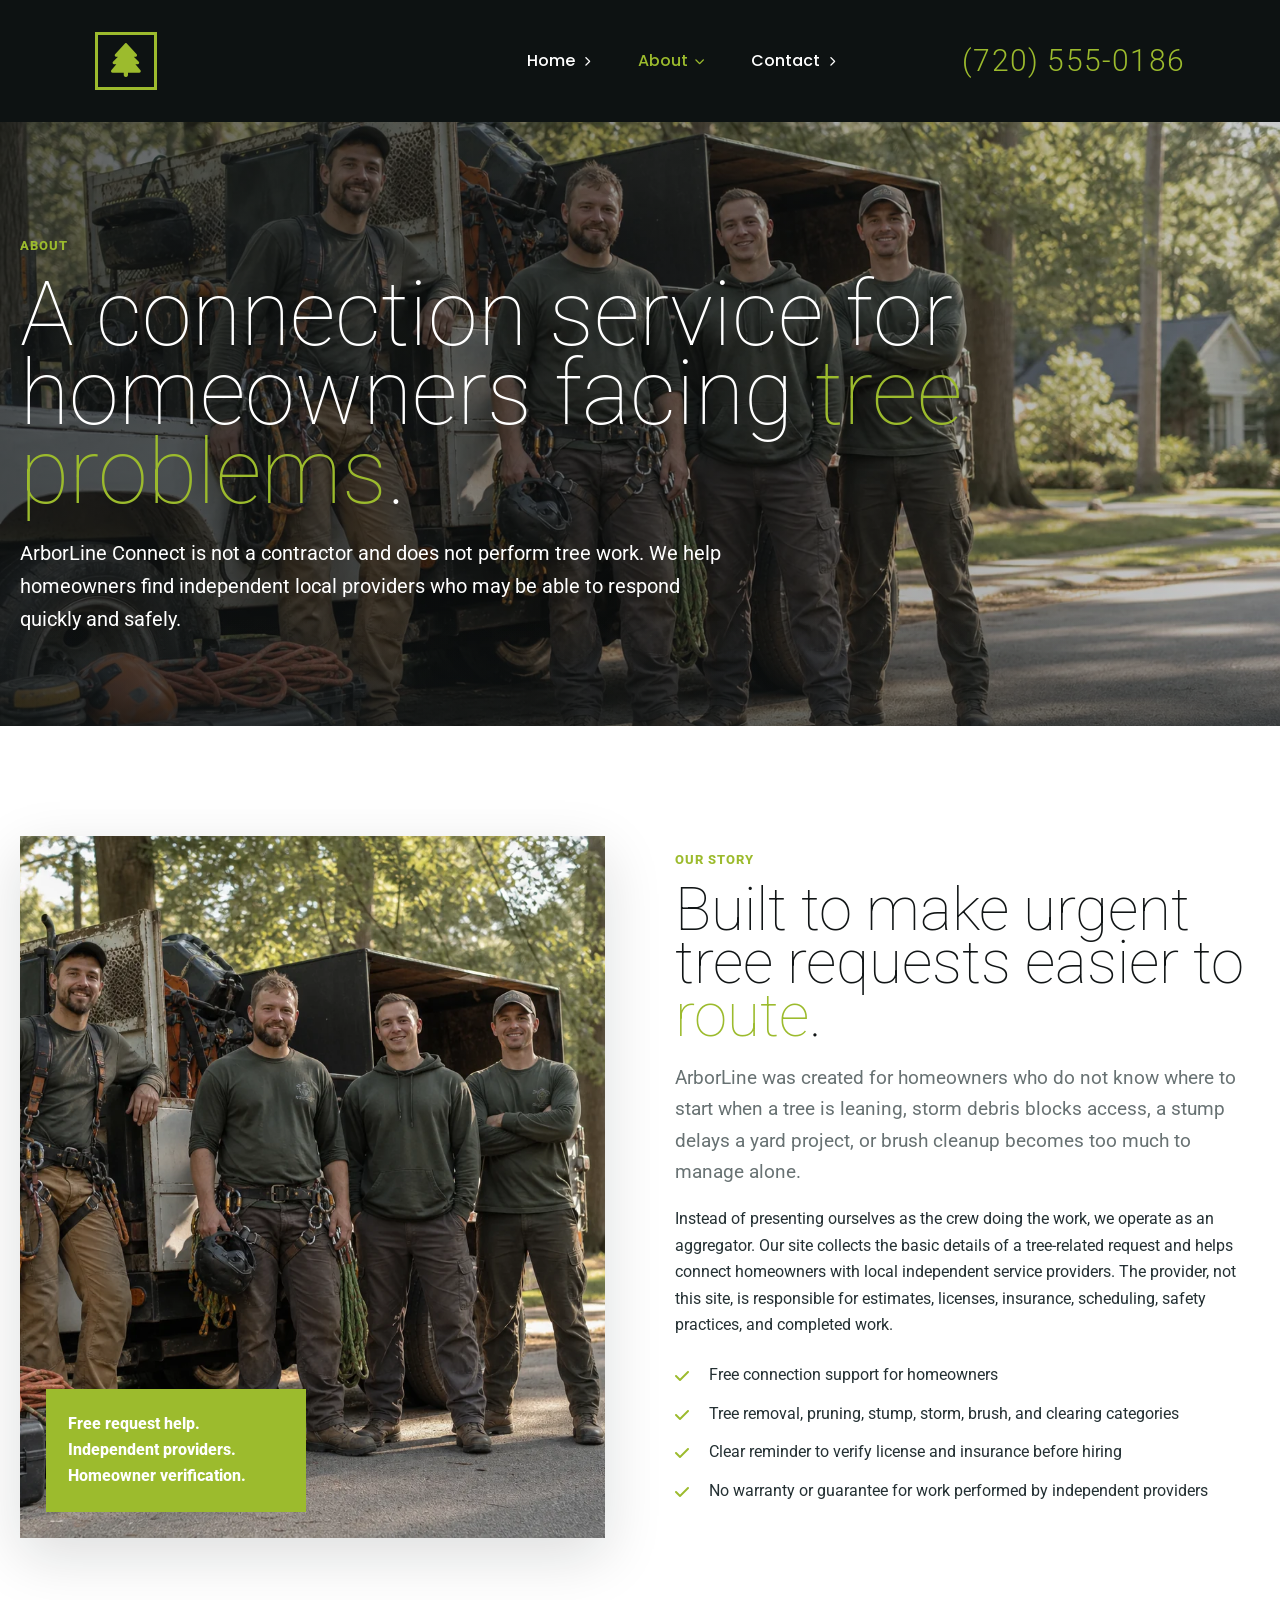
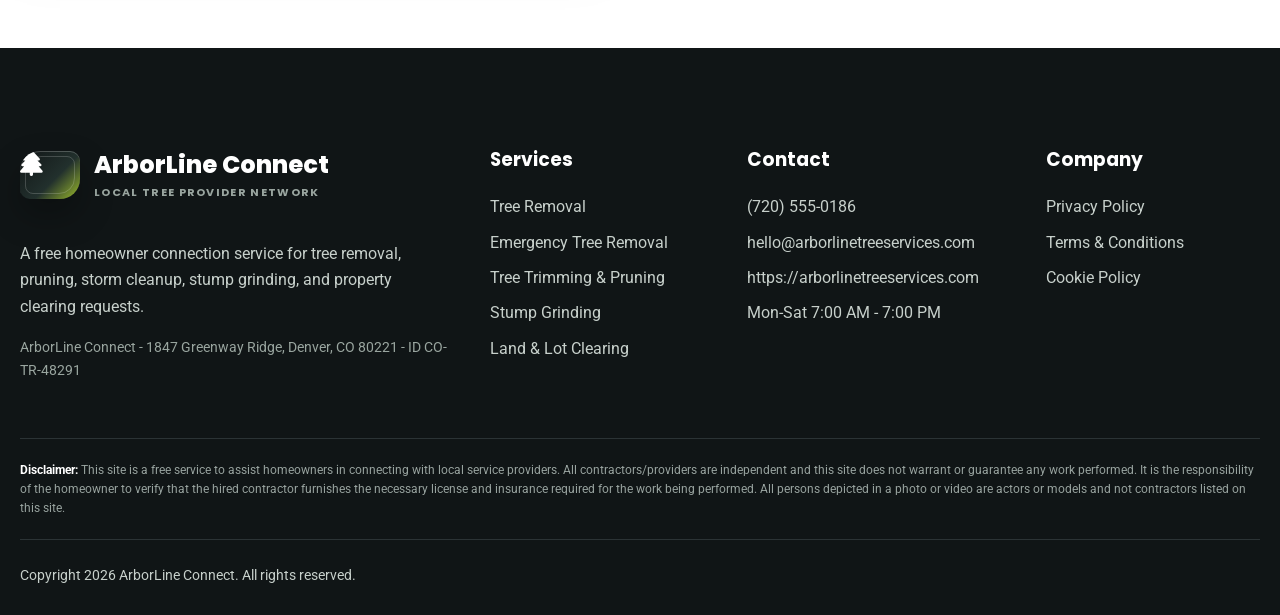
==== commit bbec9981: "+" ====
--- a/about.html
+++ b/about.html
@@ -29,10 +29,18 @@
 </a>
     <button class="menu-toggle" type="button" aria-expanded="false" aria-controls="site-menu" data-menu-toggle><span></span><span></span><span></span></button>
     <nav id="site-menu" class="menu" data-menu>
-      <a href="index.html">Home <i class="fa-solid fa-chevron-right"></i></a>
-      <a href="services.html">Services <i class="fa-solid fa-chevron-right"></i></a>
-      <a class="is-active" href="about.html">About <i class="fa-solid fa-chevron-right"></i></a>
-      <a href="contact.html">Contact <i class="fa-solid fa-chevron-right"></i></a>
+      <div class="nav-item home-menu" data-home-menu>
+        <a class="nav-link" href="index.html">Home <i class="fa-solid fa-chevron-right"></i></a>
+        <div class="home-dropdown" data-home-dropdown>
+          <a href="index.html#home" data-section-link="home">Top</a>
+          <a href="index.html#start-request" data-section-link="start-request">Start request</a>
+          <a href="index.html#provider-categories" data-section-link="provider-categories">Provider categories</a>
+          <a href="index.html#how-it-works" data-section-link="how-it-works">How it works</a>
+          <a href="index.html#faq" data-section-link="faq">FAQ</a>
+        </div>
+      </div>
+      <a class="nav-link is-active" href="about.html">About <i class="fa-solid fa-chevron-right"></i></a>
+      <a class="nav-link" href="contact.html">Contact <i class="fa-solid fa-chevron-right"></i></a>
       <a class="nav-phone header-phone" data-config="phoneLabel" data-attr="href:tel" href="#"></a>
     </nav>
   </div>
--- a/css/styles.css
+++ b/css/styles.css
@@ -4,14 +4,18 @@
 .brand{gap:14px;line-height:1;min-width:0;transition:.25s transform}.brand:hover{transform:translateY(-1px)}.brand-mark{position:relative;width:60px;height:48px;flex:0 0 60px;border-radius:20px 10px 20px 10px;background:linear-gradient(135deg,#111516 0%,#22302d 58%,#9cbb2d 100%);box-shadow:0 14px 30px rgba(17,21,22,.18),inset 0 1px 0 rgba(255,255,255,.22);overflow:hidden}.brand-mark:after{content:"";position:absolute;inset:5px;border:1px solid rgba(255,255,255,.18);border-radius:16px 8px 16px 8px;pointer-events:none}.brand-copy{display:grid;gap:4px;min-width:0}.brand-name{display:block;font:800 24px/1 Poppins,Arial,sans-serif;color:var(--deep);white-space:nowrap}.brand-tagline{display:block;font:700 11px/1.1 Poppins,Arial,sans-serif;text-transform:uppercase;letter-spacing:.12em;color:#6f7b76;white-space:nowrap}.footer-brand .brand-name{color:#fff}.footer-brand .brand-tagline{color:#99a59f}.footer-brand .brand-mark{box-shadow:0 16px 34px rgba(0,0,0,.28),inset 0 1px 0 rgba(255,255,255,.22)}
 .site-header{background:#0d1212;box-shadow:none}.site-header.is-scrolled{box-shadow:0 14px 34px rgba(0,0,0,.22)}.site-header .container{width:min(calc(100% - 190px),1700px)}.navrow{height:122px}.header-brand .brand-copy{display:none}.header-brand .brand-mark{width:62px;height:58px;flex-basis:62px;border:3px solid var(--green);border-radius:0;background:transparent;box-shadow:none}.header-brand .brand-mark:after{display:none}.menu{position:relative;flex:1;justify-content:center;gap:48px}.menu>a{display:inline-flex;align-items:center;gap:9px;color:#fff;font-weight:500}.menu>a:not(.nav-phone):after{display:none}.menu>a i{font-size:10px;color:currentColor;transition:.25s transform}.menu>a:hover i{transform:translateX(3px)}.menu>a.is-active i{transform:rotate(90deg)}.menu>a.is-active:hover i{transform:rotate(90deg) translateX(3px)}.menu>a:hover,.menu>a.is-active{color:var(--green)}.menu>a.header-phone{position:absolute;right:0;background:transparent;border:0;border-radius:0;color:var(--green);padding:0;font:300 30px/1 Roboto,Arial,sans-serif;letter-spacing:.04em}.menu>a.header-phone:hover{background:transparent;border-color:transparent;color:#fff;transform:none}
 .brand-mark i{font-size:26px;color:#fff;line-height:1}.header-brand .brand-mark i{font-size:34px;color:var(--green)}.footer-brand .brand-mark i{font-size:26px;color:#fff}
+.nav-item{position:relative}.home-menu>.nav-link{display:inline-flex;align-items:center;gap:9px;color:#fff;font-weight:500}.home-menu>.nav-link i{font-size:10px;color:currentColor;transition:.25s transform}.home-menu:hover>.nav-link,.home-menu:focus-within>.nav-link,.home-menu.is-active>.nav-link{color:var(--green)}.home-menu:hover>.nav-link i{transform:translateX(3px)}.home-menu.is-active>.nav-link i{transform:rotate(90deg)}.home-menu.is-active:hover>.nav-link i{transform:rotate(90deg) translateX(3px)}.home-dropdown{position:absolute;top:calc(100% + 22px);left:-22px;min-width:230px;background:#0d1212;border:1px solid rgba(156,187,45,.28);box-shadow:0 22px 52px rgba(0,0,0,.32);padding:14px 0;display:grid;gap:2px;opacity:0;visibility:hidden;transform:translateY(8px);transition:.22s opacity,.22s transform,.22s visibility;z-index:60}.home-menu:hover .home-dropdown,.home-menu:focus-within .home-dropdown{opacity:1;visibility:visible;transform:translateY(0)}.home-dropdown a{display:flex;align-items:center;justify-content:space-between;padding:10px 18px;color:#dce7dc;font-weight:500;white-space:nowrap}.home-dropdown a:hover,.home-dropdown a.is-active{color:var(--green);background:rgba(156,187,45,.08)}.home-dropdown a.is-active:after{content:"";width:7px;height:7px;border-radius:50%;background:var(--green)}
 .hero h1,.page-hero h1,.section-title h2,.split h2,.cta-band h2{font-family:Roboto,Arial,sans-serif;font-weight:100;line-height:.88;letter-spacing:0}.hero h1,.page-hero h1{font-size:clamp(56px,7vw,112px)}.section-title h2,.split h2{font-size:clamp(42px,4.7vw,72px)}.cta-band h2{font-size:clamp(44px,5.5vw,82px)}.detail-content h2,.legal h2{font-family:Roboto,Arial,sans-serif;font-weight:100;line-height:.94}
 .hero-content{max-width:1120px;padding:96px 0 86px}.hero h1{max-width:1100px;line-height:.96;font-size:clamp(60px,6.6vw,118px);margin:22px 0 28px}.hero p{max-width:780px}
 .hero{background-image:linear-gradient(90deg,rgba(17,21,22,.78),rgba(17,21,22,.48) 48%,rgba(17,21,22,.24)),var(--hero)}
 .accent-text{color:var(--green)}
+[id]{scroll-margin-top:99px}
 @media (max-width:820px){.brand{gap:11px}.brand-mark{width:52px;height:42px;flex-basis:52px}.brand-name{font-size:21px}.brand-tagline{display:none}}
 @media (max-width:420px){.brand-mark{width:46px;height:38px;flex-basis:46px;border-radius:16px 8px}.brand-name{font-size:19px;max-width:170px;overflow:hidden;text-overflow:ellipsis}}
 @media (max-width:1180px){.service-grid{grid-template-columns:repeat(2,1fr)}.process-list{grid-template-columns:repeat(2,1fr)}.split{gap:40px}.footer-grid{grid-template-columns:1fr 1fr}}
 @media (max-width:820px){.topbar{display:none}.navrow{height:74px}.menu-toggle{display:block}.menu{position:absolute;left:20px;right:20px;top:74px;background:#fff;box-shadow:var(--shadow);padding:20px;display:none;flex-direction:column;align-items:flex-start}.menu.is-open{display:flex}.nav-phone{width:100%}.hero{min-height:650px;background-attachment:scroll}.stats{grid-template-columns:repeat(2,1fr);margin-top:0}.stat:nth-child(2){border-right:0}.split,.detail-grid,.faq-grid{grid-template-columns:1fr}.service-grid{grid-template-columns:1fr}.section{padding:76px 0}.hero p,.page-hero p{font-size:18px}.footer-grid{grid-template-columns:1fr}.form-grid{grid-template-columns:1fr}.form-grid .full{grid-column:auto}.sidebar-card,.faq-note{position:static}.cta-band{background-attachment:scroll}.container{width:min(calc(100% - 28px),var(--container))}}
 @media (max-width:820px){.site-header .container{width:min(calc(100% - 28px),var(--container))}.navrow{height:82px}.header-brand .brand-mark{width:52px;height:50px;flex-basis:52px}.header-brand .brand-mark i{font-size:28px}.menu-toggle span{background:var(--green)}.menu{top:82px;background:#0d1212;border:1px solid rgba(156,187,45,.28);box-shadow:0 20px 46px rgba(0,0,0,.28);gap:18px}.menu>a{color:#fff}.menu>a.is-active{color:var(--green)}.menu>a.header-phone,.nav-phone.header-phone{position:static;width:auto;font-size:24px;margin-top:8px;color:var(--green)}}
+@media (max-width:820px){.home-menu{width:100%;display:grid;gap:12px}.home-menu>.nav-link{width:100%}.home-dropdown{position:static;min-width:0;width:100%;opacity:1;visibility:visible;transform:none;box-shadow:none;border-color:rgba(156,187,45,.18);padding:8px 0}.home-dropdown a{padding:9px 14px;font-size:14px}.home-menu:hover>.nav-link i,.home-menu.is-active:hover>.nav-link i{transform:rotate(90deg)}}
+@media (max-width:820px){[id]{scroll-margin-top:69px}}
 @media (max-width:420px){.hero h1,.page-hero h1{font-size:38px}.stats{grid-template-columns:1fr}.stat{border-right:0;border-bottom:1px solid var(--line)}.process-list{grid-template-columns:1fr}.brand{font-size:20px}.hero-actions .btn{width:100%}.faq-item{padding:24px}}
 @media (prefers-reduced-motion:reduce){*{scroll-behavior:auto!important;transition:none!important;animation:none!important}.reveal{opacity:1;transform:none}}
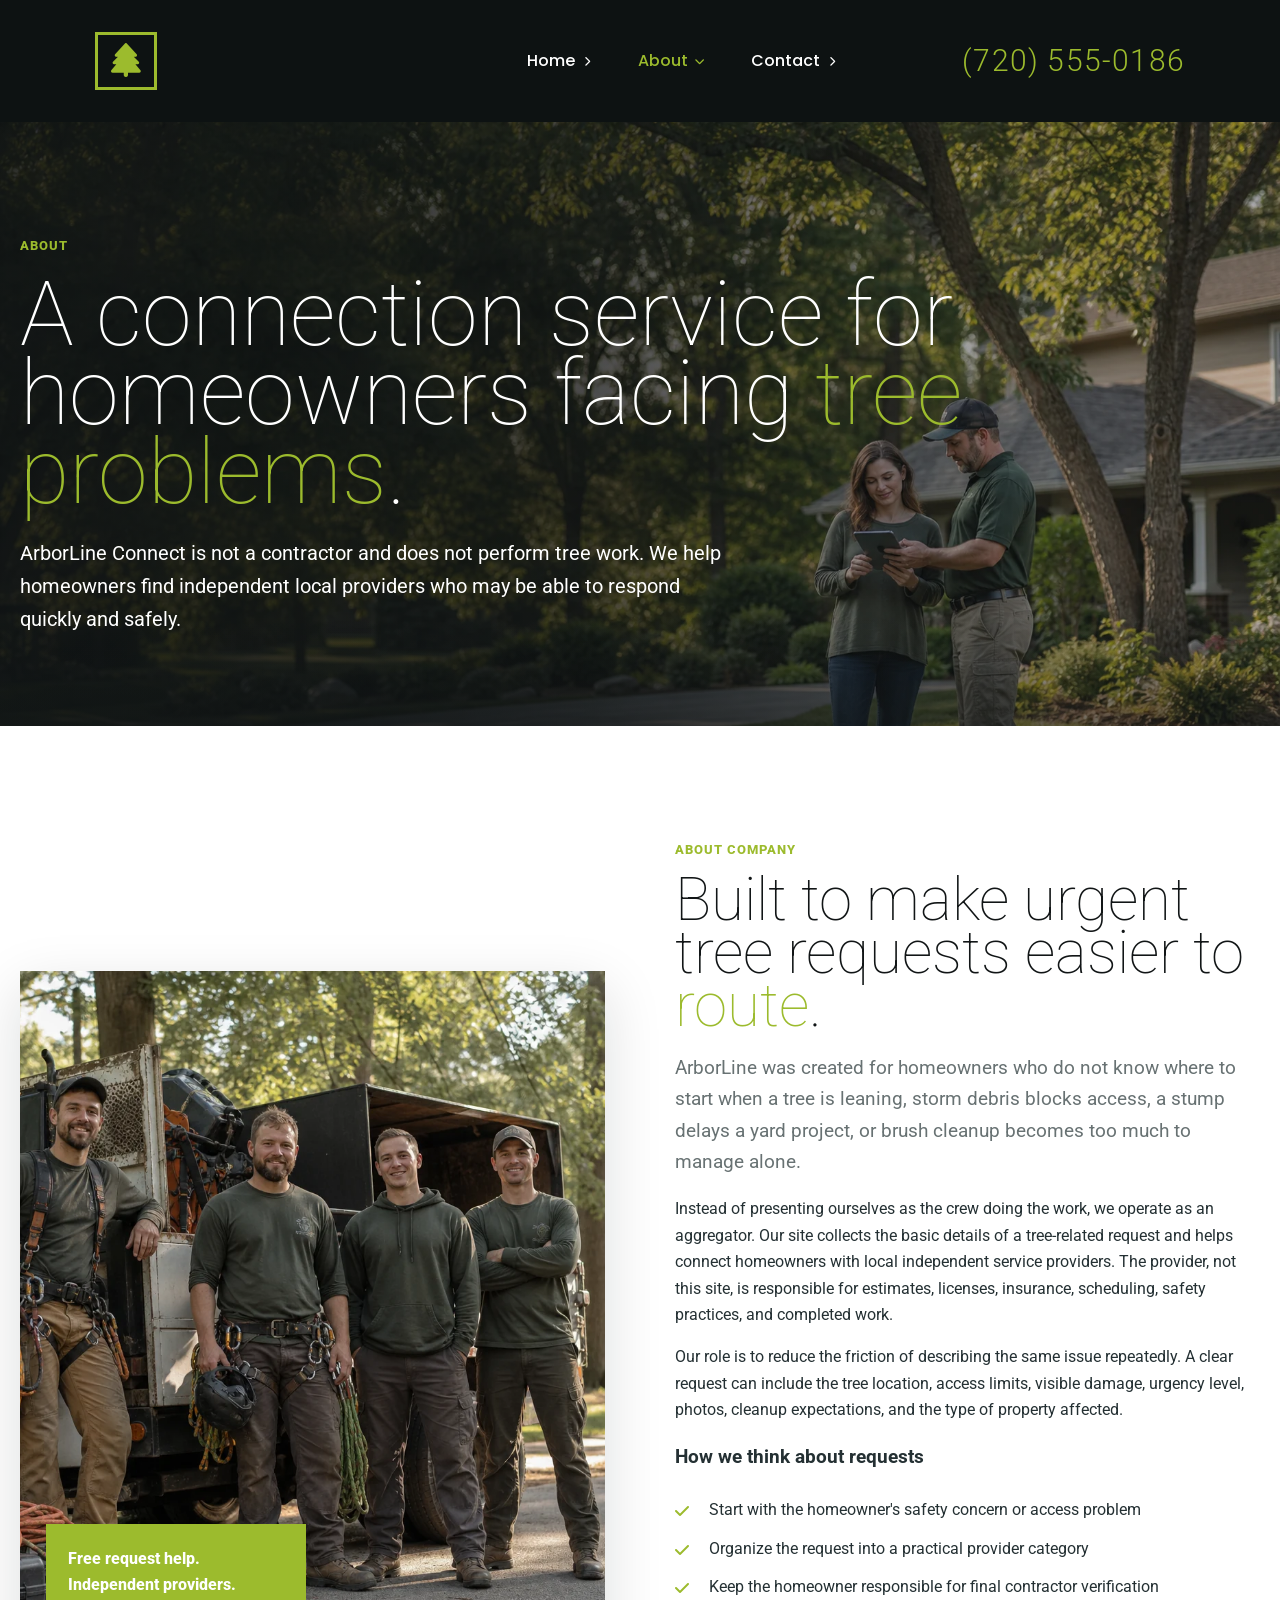
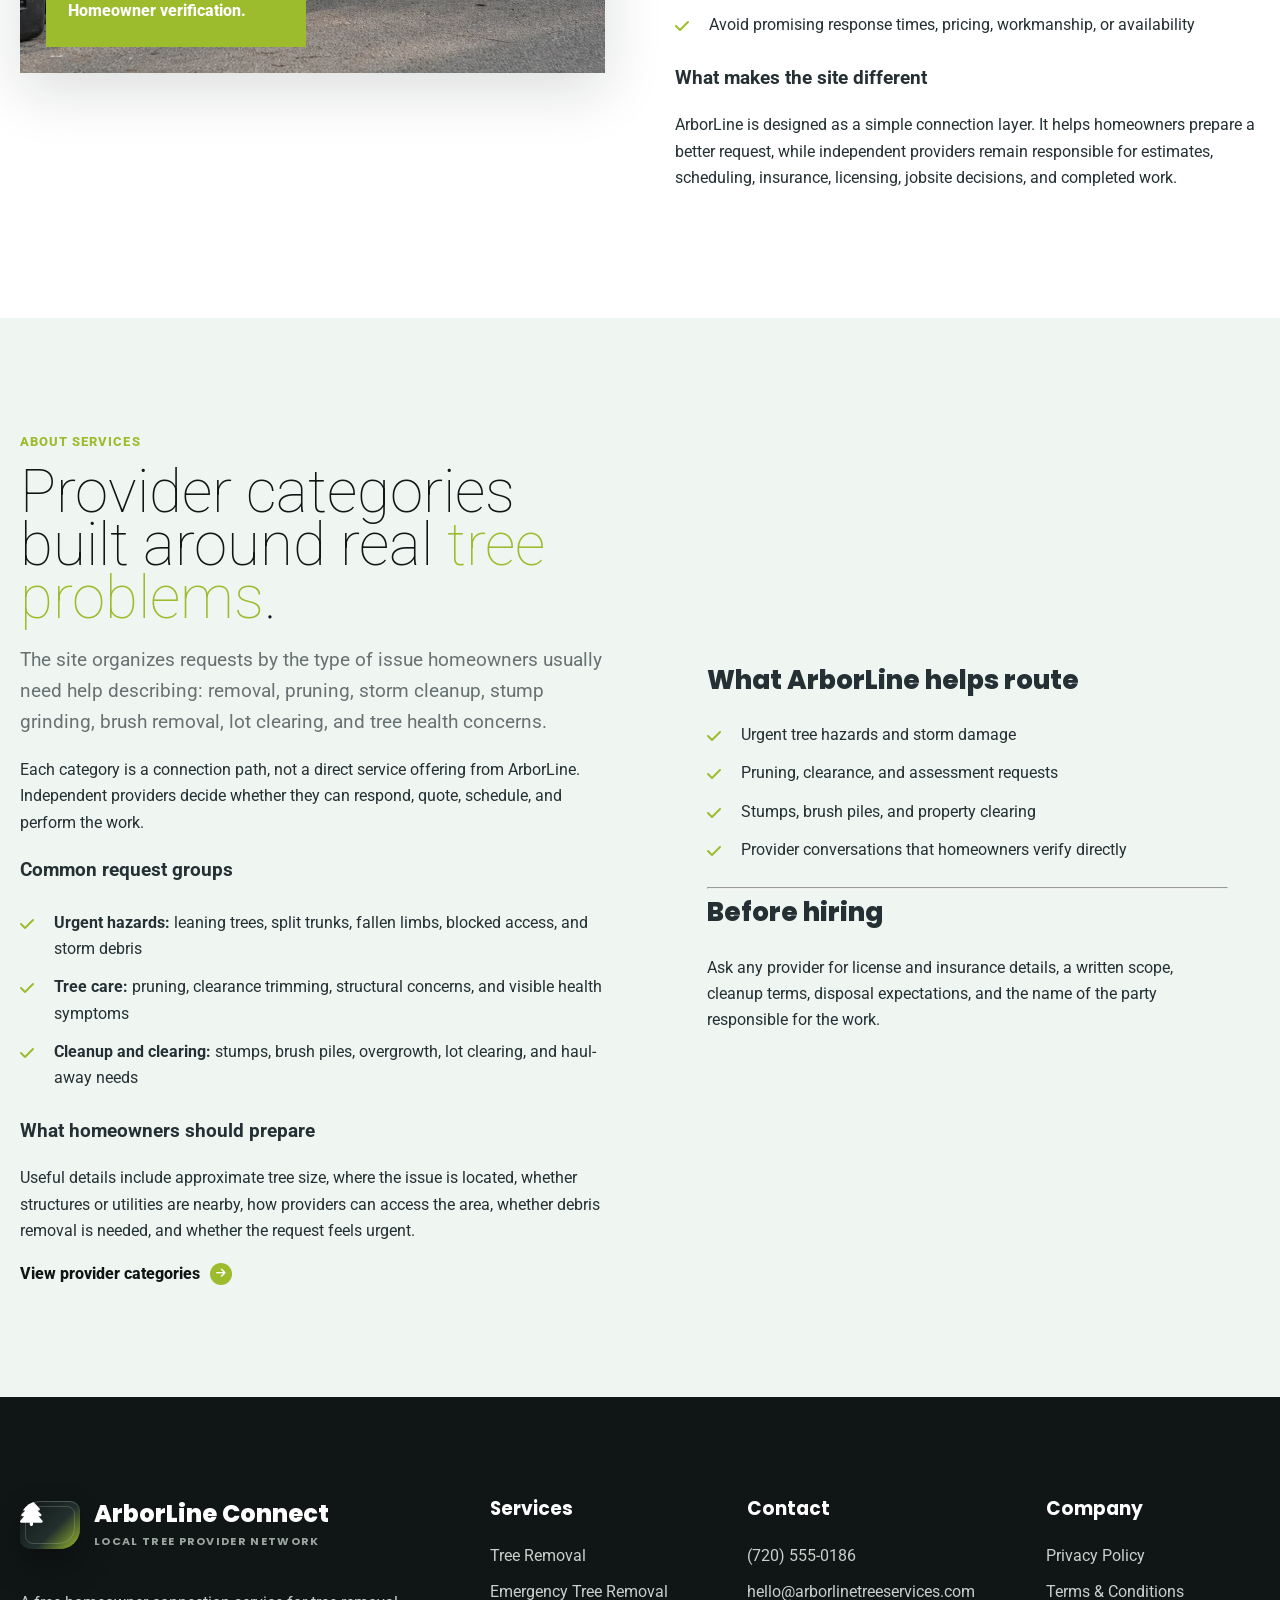
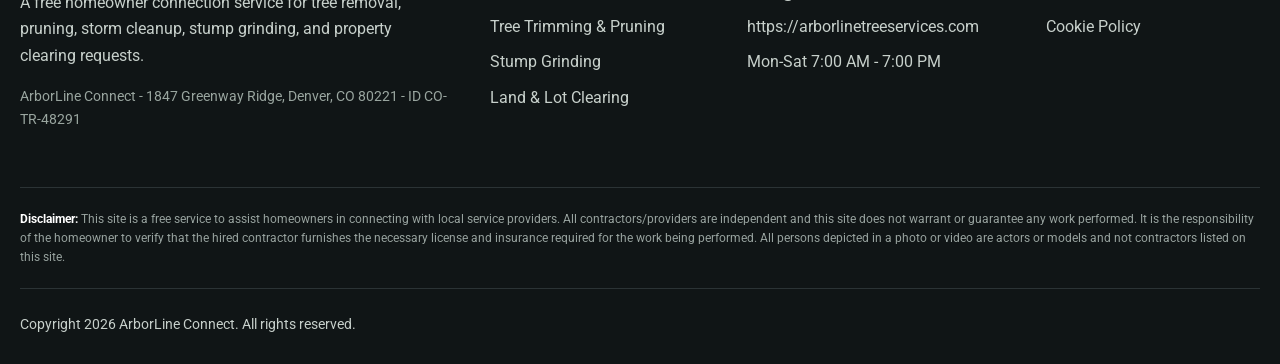
==== commit 0c0297b3: "+" ====
--- a/about.html
+++ b/about.html
@@ -39,7 +39,13 @@
           <a href="index.html#faq" data-section-link="faq">FAQ</a>
         </div>
       </div>
-      <a class="nav-link is-active" href="about.html">About <i class="fa-solid fa-chevron-right"></i></a>
+      <div class="nav-item about-menu is-active" data-about-menu>
+        <a class="nav-link" href="about.html">About <i class="fa-solid fa-chevron-right"></i></a>
+        <div class="home-dropdown about-dropdown" data-about-dropdown>
+          <a href="about.html#about-company" data-about-section-link="about-company">About Company</a>
+          <a href="about.html#about-services" data-about-section-link="about-services">About Services</a>
+        </div>
+      </div>
       <a class="nav-link" href="contact.html">Contact <i class="fa-solid fa-chevron-right"></i></a>
       <a class="nav-phone header-phone" data-config="phoneLabel" data-attr="href:tel" href="#"></a>
     </nav>
@@ -47,8 +53,9 @@
 </header>
 
 <main>
-  <section class="page-hero" style="--hero:url('../assets/images/about-team.webp')"><div class="container reveal"><span class="eyebrow">About</span><h1>A connection service for homeowners facing <span class="accent-text">tree problems</span>.</h1><p>ArborLine Connect is not a contractor and does not perform tree work. We help homeowners find independent local providers who may be able to respond quickly and safely.</p></div></section>
-  <section class="section"><div class="container split"><div class="photo-frame tall reveal"><img src="assets/images/about-team.webp" alt="Tree service providers shown as illustrative models"><div class="badge">Free request help. Independent providers. Homeowner verification.</div></div><div class="reveal"><span class="kicker">Our story</span><h2>Built to make urgent tree requests easier to <span class="accent-text">route</span>.</h2><p class="lead">ArborLine was created for homeowners who do not know where to start when a tree is leaning, storm debris blocks access, a stump delays a yard project, or brush cleanup becomes too much to manage alone.</p><p>Instead of presenting ourselves as the crew doing the work, we operate as an aggregator. Our site collects the basic details of a tree-related request and helps connect homeowners with local independent service providers. The provider, not this site, is responsible for estimates, licenses, insurance, scheduling, safety practices, and completed work.</p><ul class="check-list"><li>Free connection support for homeowners</li><li>Tree removal, pruning, stump, storm, brush, and clearing categories</li><li>Clear reminder to verify license and insurance before hiring</li><li>No warranty or guarantee for work performed by independent providers</li></ul></div></div></section>
+  <section class="page-hero" style="--hero:url('../assets/images/about-hero-connect.webp')"><div class="container reveal"><span class="eyebrow">About</span><h1>A connection service for homeowners facing <span class="accent-text">tree problems</span>.</h1><p>ArborLine Connect is not a contractor and does not perform tree work. We help homeowners find independent local providers who may be able to respond quickly and safely.</p></div></section>
+  <section class="section" id="about-company"><div class="container split"><div class="photo-frame tall reveal"><img src="assets/images/about-team.webp" alt="Tree service providers shown as illustrative models"><div class="badge">Free request help. Independent providers. Homeowner verification.</div></div><div class="reveal"><span class="kicker">About company</span><h2>Built to make urgent tree requests easier to <span class="accent-text">route</span>.</h2><p class="lead">ArborLine was created for homeowners who do not know where to start when a tree is leaning, storm debris blocks access, a stump delays a yard project, or brush cleanup becomes too much to manage alone.</p><p>Instead of presenting ourselves as the crew doing the work, we operate as an aggregator. Our site collects the basic details of a tree-related request and helps connect homeowners with local independent service providers. The provider, not this site, is responsible for estimates, licenses, insurance, scheduling, safety practices, and completed work.</p><p>Our role is to reduce the friction of describing the same issue repeatedly. A clear request can include the tree location, access limits, visible damage, urgency level, photos, cleanup expectations, and the type of property affected.</p><h3>How we think about requests</h3><ul class="check-list"><li>Start with the homeowner's safety concern or access problem</li><li>Organize the request into a practical provider category</li><li>Keep the homeowner responsible for final contractor verification</li><li>Avoid promising response times, pricing, workmanship, or availability</li></ul><h3>What makes the site different</h3><p>ArborLine is designed as a simple connection layer. It helps homeowners prepare a better request, while independent providers remain responsible for estimates, scheduling, insurance, licensing, jobsite decisions, and completed work.</p></div></div></section>
+  <section class="section alt" id="about-services"><div class="container split"><div class="reveal"><span class="kicker">About services</span><h2>Provider categories built around real <span class="accent-text">tree problems</span>.</h2><p class="lead">The site organizes requests by the type of issue homeowners usually need help describing: removal, pruning, storm cleanup, stump grinding, brush removal, lot clearing, and tree health concerns.</p><p>Each category is a connection path, not a direct service offering from ArborLine. Independent providers decide whether they can respond, quote, schedule, and perform the work.</p><h3>Common request groups</h3><ul class="check-list"><li><strong>Urgent hazards:</strong> leaning trees, split trunks, fallen limbs, blocked access, and storm debris</li><li><strong>Tree care:</strong> pruning, clearance trimming, structural concerns, and visible health symptoms</li><li><strong>Cleanup and clearing:</strong> stumps, brush piles, overgrowth, lot clearing, and haul-away needs</li></ul><h3>What homeowners should prepare</h3><p>Useful details include approximate tree size, where the issue is located, whether structures or utilities are nearby, how providers can access the area, whether debris removal is needed, and whether the request feels urgent.</p><a class="text-link" href="index.html#provider-categories">View provider categories <i class="fa-solid fa-arrow-right"></i></a></div><aside class="sidebar-card reveal"><h3>What ArborLine helps route</h3><ul class="check-list"><li>Urgent tree hazards and storm damage</li><li>Pruning, clearance, and assessment requests</li><li>Stumps, brush piles, and property clearing</li><li>Provider conversations that homeowners verify directly</li></ul><hr><h3>Before hiring</h3><p>Ask any provider for license and insurance details, a written scope, cleanup terms, disposal expectations, and the name of the party responsible for the work.</p></aside></div></section>
 </main>
 
 <footer class="footer">
--- a/css/styles.css
+++ b/css/styles.css
@@ -1,10 +1,11 @@
 :root{--green:#9cbb2d;--deep:#111516;--ink:#243033;--muted:#687273;--pale:#eff6f2;--cream:#fbfbf4;--line:#dfe8df;--container:1440px;--shadow:0 18px 55px rgba(17,21,22,.14)}
-*{box-sizing:border-box}html{scroll-behavior:smooth}body{margin:0;font-family:Roboto,Arial,sans-serif;color:var(--ink);background:#fff;line-height:1.65;min-width:320px}img{max-width:100%;display:block}a{color:inherit;text-decoration:none}a:focus-visible,button:focus-visible,input:focus-visible,select:focus-visible,textarea:focus-visible{outline:3px solid var(--green);outline-offset:4px}.container{width:min(calc(100% - 40px),var(--container));margin-inline:auto}.topline{background:var(--deep);color:#dce7dc;font-size:14px}.topbar{display:flex;justify-content:space-between;gap:16px;padding:8px 0}.site-header{position:sticky;top:0;z-index:50;background:rgba(255,255,255,.96);transition:.3s box-shadow,.3s transform}.site-header.is-scrolled{box-shadow:0 10px 35px rgba(0,0,0,.09)}.navrow{height:86px;display:flex;align-items:center;justify-content:space-between;gap:20px}.brand{display:inline-flex;align-items:center;gap:12px;font-family:Poppins,Arial,sans-serif;font-weight:800;font-size:24px;color:var(--deep)}.brand-mark{display:grid;place-items:center;width:42px;height:42px;background:var(--green);color:#fff;border-radius:50%;box-shadow:0 8px 20px rgba(156,187,45,.35)}.menu{display:flex;align-items:center;gap:28px;font-family:Poppins,Arial,sans-serif;font-weight:600}.menu a{position:relative}.menu>a:not(.nav-phone):after{content:"";position:absolute;left:0;bottom:-9px;width:0;height:2px;background:var(--green);transition:.25s}.menu>a:hover:after{width:100%}.nav-phone,.btn{display:inline-flex;align-items:center;justify-content:center;gap:9px;background:var(--green);color:#fff;padding:14px 24px;border-radius:999px;font-weight:800;border:1px solid var(--green);transition:.25s}.nav-phone:hover,.btn:hover{background:var(--deep);border-color:var(--deep);transform:translateY(-2px)}.btn.secondary{background:transparent;color:#fff;border-color:#fff}.btn.secondary:hover{background:#fff;color:var(--deep)}.menu-toggle{display:none;background:none;border:0;width:44px;height:44px}.menu-toggle span{display:block;height:2px;background:var(--deep);margin:7px 6px}.hero{min-height:760px;display:grid;align-items:center;position:relative;background-color:var(--deep);background-image:linear-gradient(90deg,rgba(17,21,22,.66),rgba(17,21,22,.28),rgba(17,21,22,.04)),var(--hero);background-position:center;background-size:cover;background-attachment:fixed;color:#fff;overflow:hidden}.hero:after,.page-hero:after{content:"";position:absolute;inset:auto 0 0;height:110px;background:linear-gradient(transparent,rgba(17,21,22,.48))}.hero-content{position:relative;z-index:1;max-width:820px;padding:70px 0}.eyebrow,.kicker{display:inline-block;color:var(--green);font-weight:800;text-transform:uppercase;letter-spacing:.08em;font-size:13px}.hero h1,.page-hero h1{font:800 clamp(42px,7vw,86px)/.95 Poppins,Arial,sans-serif;margin:18px 0 24px;letter-spacing:0}.hero p,.page-hero p{font-size:20px;max-width:720px}.hero-actions{display:flex;flex-wrap:wrap;gap:14px;margin-top:34px}.section{padding:110px 0}.section.alt{background:var(--pale)}.section.dark{background:var(--deep);color:#fff}.split{display:grid;grid-template-columns:1fr 1fr;gap:70px;align-items:center}.section-title{max-width:760px;margin:0 auto 52px;text-align:center}.section-title.left{text-align:left;margin-left:0}.section-title h2,.split h2{font:800 clamp(34px,4vw,56px)/1.05 Poppins,Arial,sans-serif;color:var(--deep);margin:12px 0}.dark .section-title h2,.dark h2{color:#fff}.lead{font-size:19px;color:var(--muted)}.dark .lead{color:#cdd6d0}.stats{display:grid;grid-template-columns:repeat(4,1fr);border:1px solid var(--line);background:#fff;margin-top:-82px;position:relative;z-index:5;box-shadow:var(--shadow)}.stat{padding:34px;text-align:center;border-right:1px solid var(--line)}.stat:last-child{border-right:0}.stat strong{display:block;color:var(--green);font:300 48px/1 Roboto,Arial}.service-grid{display:grid;grid-template-columns:repeat(4,1fr);gap:28px}.service-group-grid{grid-template-columns:repeat(3,1fr)}.service-card{background:#fff;box-shadow:0 10px 35px rgba(17,21,22,.08);overflow:hidden;transition:.3s transform,.3s box-shadow}.service-card:hover{transform:translateY(-8px);box-shadow:var(--shadow)}.service-group-card{position:relative;min-height:520px;display:flex;align-items:flex-end;background-color:var(--deep);background-image:linear-gradient(180deg,rgba(17,21,22,.05) 0%,rgba(17,21,22,.36) 42%,rgba(17,21,22,.9) 100%),var(--card-image);background-position:center;background-size:cover;color:#fff}.service-group-card:before{content:"";position:absolute;inset:0;background:linear-gradient(120deg,rgba(17,21,22,.14),transparent 46%);pointer-events:none}.service-group-card:hover{background-size:cover}.service-group-card .service-card-body{position:relative;z-index:1;width:100%;padding:32px}.service-group-card .kicker{color:var(--green)}.service-group-card .service-card-body h3{color:#fff}.service-group-card p{color:#e7eee8}.image-link{display:block;overflow:hidden;aspect-ratio:4/3}.image-link img{width:100%;height:100%;object-fit:cover;transition:.5s transform}.service-card:hover img{transform:scale(1.08)}.service-card-body{padding:28px}.service-card h3{font:800 24px/1.2 Poppins,Arial;margin:8px 0 12px;color:var(--deep)}.group-links{display:grid;gap:12px;margin-top:22px}.group-links .text-link{justify-content:space-between;border-top:1px solid rgba(255,255,255,.26);padding-top:12px;color:#fff}.service-all-link{margin-top:34px;margin-bottom:0}.text-link{display:inline-flex;align-items:center;gap:10px;font-weight:800;color:var(--deep)}.text-link i{background:var(--green);color:#fff;border-radius:50%;font-size:11px;width:22px;height:22px;display:grid;place-items:center;transition:.25s;flex:0 0 auto}.text-link:hover i{transform:translateX(7px);background:var(--deep)}.service-group-card .text-link:hover i{background:#fff;color:var(--deep)}.photo-frame{position:relative;overflow:hidden;box-shadow:var(--shadow)}.photo-frame img{width:100%;height:100%;object-fit:cover}.photo-frame.tall{aspect-ratio:5/6}.badge{position:absolute;left:26px;bottom:26px;background:var(--green);color:#fff;padding:22px;max-width:260px;font-weight:800}.process-section{position:relative;isolation:isolate;overflow:hidden;background-color:var(--deep)}.process-bg-layer,.process-bg-shade{position:absolute;inset:0;pointer-events:none}.process-bg-layer{z-index:-2;background-position:center;background-size:cover;opacity:0;transform:scale(1.03);transition:.65s opacity ease,.85s transform ease}.process-bg-shade{z-index:-1;background:linear-gradient(180deg,rgba(17,21,22,.76),rgba(17,21,22,.9));opacity:0;transition:.5s opacity ease}.process-bg-describe{background-image:url('../assets/images/process-describe-hover.png')}.process-bg-route{background-image:url('../assets/images/process-route-hover.png')}.process-bg-connect{background-image:url('../assets/images/process-connect-hover.png')}.process-bg-verify{background-image:url('../assets/images/process-verify-hover.png')}.process-section[data-process-bg] .process-bg-shade{opacity:1}.process-section[data-process-bg="describe"] .process-bg-describe,.process-section[data-process-bg="route"] .process-bg-route,.process-section[data-process-bg="connect"] .process-bg-connect,.process-section[data-process-bg="verify"] .process-bg-verify{opacity:1;transform:scale(1)}.process-list{display:grid;grid-template-columns:repeat(4,1fr);gap:1px;background:#394144}.process-step{position:relative;background:var(--deep);border:1px solid transparent;padding:42px 28px;min-height:230px;transition:.25s background-color,.25s border-color,.25s box-shadow,.25s transform,.25s backdrop-filter}.process-section[data-process-bg] .process-step{background:rgba(17,21,22,.88);backdrop-filter:blur(1px)}.process-step:hover,.process-step:focus-within{background:rgba(29,37,40,.76);border-color:rgba(156,187,45,.55);box-shadow:0 18px 46px rgba(0,0,0,.24),inset 0 1px 0 rgba(255,255,255,.08);transform:translateY(-6px);z-index:2}.process-step:hover span,.process-step:focus-within span{color:#fff}.process-step span{display:block;color:var(--green);font:300 42px/1 Roboto,Arial;margin-bottom:22px;transition:.25s color}.cta-band{background:linear-gradient(rgba(17,21,22,.74),rgba(17,21,22,.74)),url('../assets/images/process-worksite.webp') center/cover fixed;color:#fff;text-align:center;padding:120px 0}.cta-band h2{font:800 clamp(36px,5vw,64px)/1.05 Poppins,Arial;margin:0 auto 18px;max-width:900px}.page-hero{position:relative;min-height:440px;display:grid;align-items:end;color:#fff;background-color:var(--deep);background-image:linear-gradient(90deg,rgba(17,21,22,.68),rgba(17,21,22,.2)),var(--hero);background-position:center;background-size:cover}.page-hero .container{position:relative;z-index:1;padding:110px 0 70px}.detail-grid{display:grid;grid-template-columns:minmax(0,1fr) 360px;gap:60px}.detail-content h2,.detail-content h3{font-family:Poppins,Arial,sans-serif;color:var(--deep);line-height:1.15}.check-list{list-style:none;padding:0;margin:24px 0;display:grid;gap:12px}.check-list li{padding-left:34px;position:relative}.check-list li:before{content:"\f00c";font-family:"Font Awesome 6 Free";font-weight:900;position:absolute;left:0;top:1px;color:var(--green)}.faq-layout>.section-title{max-width:860px}.faq-grid{display:grid;grid-template-columns:minmax(0,1fr) 360px;gap:34px;align-items:start}.faq-list{display:grid;gap:16px}.faq-item{background:#fff;border:1px solid rgba(156,187,45,.22);border-left:6px solid var(--green);padding:28px 30px;box-shadow:0 16px 38px rgba(17,21,22,.08);transition:.25s transform,.25s box-shadow}.faq-item:hover{transform:translateY(-4px);box-shadow:0 22px 52px rgba(17,21,22,.12)}.faq-item h3,.faq-note h3{font:800 24px/1.2 Poppins,Arial;margin:0 0 10px;color:var(--deep)}.faq-item p{margin:0;color:var(--muted)}.faq-note{background:var(--deep);color:#fff;padding:34px;position:sticky;top:120px;box-shadow:var(--shadow)}.faq-note h3{color:#fff}.faq-note .check-list{margin:24px 0 28px}.faq-note .check-list li{color:#dce7dc}.faq-note .check-list li:before{color:var(--green)}.faq-note .text-link{color:#fff;margin-top:8px}.sidebar-card{background:var(--pale);padding:32px;position:sticky;top:120px}.sidebar-card h3{font:800 26px/1.2 Poppins,Arial;margin-top:0}.form-grid{display:grid;grid-template-columns:1fr 1fr;gap:14px}.form-grid .full{grid-column:1/-1}label{font-weight:800;color:var(--deep)}input,textarea,select{width:100%;border:1px solid var(--line);padding:14px 15px;font:inherit;margin-top:6px;background:#fff}textarea{min-height:150px;resize:vertical}.success-message{margin-top:18px;font-weight:800;color:var(--green)}.contact-info{display:grid;gap:18px}.info-line{display:flex;gap:16px;align-items:flex-start}.info-line i{color:var(--green);font-size:22px;margin-top:6px}.legal{max-width:920px}.legal h2{font-family:Poppins,Arial,sans-serif;margin-top:42px;color:var(--deep)}.footer{background:#101516;color:#c7d0cb;padding:78px 0 28px}.footer-grid{display:grid;grid-template-columns:2fr 1fr 1.2fr 1fr;gap:42px}.footer h3{font-family:Poppins,Arial;color:#fff}.footer a,.footer span{display:block;margin:9px 0}.footer .brand{display:inline-flex}.footer-brand{color:#fff}.company-line{font-size:14px;color:#99a59f}.company-line span{display:inline;margin:0}.footer-disclaimer{border-top:1px solid #2b3335;margin-top:42px;padding-top:22px;font-size:12px;line-height:1.55;color:#98a39f}.footer-disclaimer strong{color:#fff}.copyright{border-top:1px solid #2b3335;margin-top:22px;padding-top:24px;font-size:14px}.reveal{opacity:1;transform:none;transition:opacity .7s ease,transform .7s ease}.reveal.is-visible{opacity:1;transform:none}
+*{box-sizing:border-box}html{scroll-behavior:smooth}body{margin:0;font-family:Roboto,Arial,sans-serif;color:var(--ink);background:#fff;line-height:1.65;min-width:320px}img{max-width:100%;display:block}a{color:inherit;text-decoration:none}a:focus-visible,button:focus-visible,input:focus-visible,select:focus-visible,textarea:focus-visible{outline:3px solid var(--green);outline-offset:4px}.container{width:min(calc(100% - 40px),var(--container));margin-inline:auto}.topline{background:var(--deep);color:#dce7dc;font-size:14px}.topbar{display:flex;justify-content:space-between;gap:16px;padding:8px 0}.site-header{position:sticky;top:0;z-index:50;background:rgba(255,255,255,.96);transition:.3s box-shadow,.3s transform}.site-header.is-scrolled{box-shadow:0 10px 35px rgba(0,0,0,.09)}.navrow{height:86px;display:flex;align-items:center;justify-content:space-between;gap:20px}.brand{display:inline-flex;align-items:center;gap:12px;font-family:Poppins,Arial,sans-serif;font-weight:800;font-size:24px;color:var(--deep)}.brand-mark{display:grid;place-items:center;width:42px;height:42px;background:var(--green);color:#fff;border-radius:50%;box-shadow:0 8px 20px rgba(156,187,45,.35)}.menu{display:flex;align-items:center;gap:28px;font-family:Poppins,Arial,sans-serif;font-weight:600}.menu a{position:relative}.menu>a:not(.nav-phone):after{content:"";position:absolute;left:0;bottom:-9px;width:0;height:2px;background:var(--green);transition:.25s}.menu>a:hover:after{width:100%}.nav-phone,.btn{display:inline-flex;align-items:center;justify-content:center;gap:9px;background:var(--green);color:#fff;padding:14px 24px;border-radius:999px;font-weight:800;border:1px solid var(--green);transition:.25s}.nav-phone:hover,.btn:hover{background:var(--deep);border-color:var(--deep);transform:translateY(-2px)}.btn.secondary{background:transparent;color:#fff;border-color:#fff}.btn.secondary:hover{background:#fff;color:var(--deep)}.menu-toggle{display:none;background:none;border:0;width:44px;height:44px}.menu-toggle span{display:block;height:2px;background:var(--deep);margin:7px 6px}.hero{min-height:760px;display:grid;align-items:center;position:relative;background-color:var(--deep);background-image:linear-gradient(90deg,rgba(17,21,22,.66),rgba(17,21,22,.28),rgba(17,21,22,.04)),var(--hero);background-position:center;background-size:cover;background-attachment:fixed;color:#fff;overflow:hidden}.hero:after,.page-hero:after{content:"";position:absolute;inset:auto 0 0;height:110px;background:linear-gradient(transparent,rgba(17,21,22,.48))}.hero-content{position:relative;z-index:1;max-width:820px;padding:70px 0}.eyebrow,.kicker{display:inline-block;color:var(--green);font-weight:800;text-transform:uppercase;letter-spacing:.08em;font-size:13px}.hero h1,.page-hero h1{font:800 clamp(42px,7vw,86px)/.95 Poppins,Arial,sans-serif;margin:18px 0 24px;letter-spacing:0}.hero p,.page-hero p{font-size:20px;max-width:720px}.hero-actions{display:flex;flex-wrap:wrap;gap:14px;margin-top:34px}.section{padding:110px 0}.section.alt{background:var(--pale)}.section.dark{background:var(--deep);color:#fff}.split{display:grid;grid-template-columns:1fr 1fr;gap:70px;align-items:center}.section-title{max-width:760px;margin:0 auto 52px;text-align:center}.section-title.left{text-align:left;margin-left:0}.section-title h2,.split h2{font:800 clamp(34px,4vw,56px)/1.05 Poppins,Arial,sans-serif;color:var(--deep);margin:12px 0}.dark .section-title h2,.dark h2{color:#fff}.lead{font-size:19px;color:var(--muted)}.dark .lead{color:#cdd6d0}.stats{display:grid;grid-template-columns:repeat(4,1fr);border:1px solid var(--line);background:#fff;margin-top:-82px;position:relative;z-index:5;box-shadow:var(--shadow)}.stat{padding:34px;text-align:center;border-right:1px solid var(--line)}.stat:last-child{border-right:0}.stat strong{display:block;color:var(--green);font:300 48px/1 Roboto,Arial}.service-grid{display:grid;grid-template-columns:repeat(4,1fr);gap:28px}.service-group-grid{grid-template-columns:repeat(3,1fr)}.service-card{background:#fff;box-shadow:0 10px 35px rgba(17,21,22,.08);overflow:hidden;transition:.3s transform,.3s box-shadow}.service-card:hover{transform:translateY(-8px);box-shadow:var(--shadow)}.service-group-card{position:relative;min-height:520px;display:flex;align-items:flex-end;background-color:var(--deep);background-image:linear-gradient(180deg,rgba(17,21,22,.05) 0%,rgba(17,21,22,.36) 42%,rgba(17,21,22,.9) 100%),var(--card-image);background-position:center;background-size:cover;color:#fff}.service-group-card:before{content:"";position:absolute;inset:0;background:linear-gradient(120deg,rgba(17,21,22,.14),transparent 46%);pointer-events:none}.service-group-card:hover{background-size:cover}.service-group-card .service-card-body{position:relative;z-index:1;width:100%;padding:32px}.service-group-card .kicker{color:var(--green)}.service-group-card .service-card-body h3{color:#fff}.service-group-card p{color:#e7eee8}.image-link{display:block;overflow:hidden;aspect-ratio:4/3}.image-link img{width:100%;height:100%;object-fit:cover;transition:.5s transform}.service-card:hover img{transform:scale(1.08)}.service-card-body{padding:28px}.service-card h3{font:800 24px/1.2 Poppins,Arial;margin:8px 0 12px;color:var(--deep)}.group-links{display:grid;gap:12px;margin-top:22px}.group-links .text-link{justify-content:space-between;border-top:1px solid rgba(255,255,255,.26);padding-top:12px;color:#fff}.service-all-link{margin-top:34px;margin-bottom:0}.text-link{display:inline-flex;align-items:center;gap:10px;font-weight:800;color:var(--deep)}.text-link i{background:var(--green);color:#fff;border-radius:50%;font-size:11px;width:22px;height:22px;display:grid;place-items:center;transition:.25s;flex:0 0 auto}.text-link:hover i{transform:translateX(7px);background:var(--deep)}.service-group-card .text-link:hover i{background:#fff;color:var(--deep)}.photo-frame{position:relative;overflow:hidden;box-shadow:var(--shadow)}.photo-frame img{width:100%;height:100%;object-fit:cover}.photo-frame.tall{aspect-ratio:5/6}.badge{position:absolute;left:26px;bottom:26px;background:var(--green);color:#fff;padding:22px;max-width:260px;font-weight:800}.process-section{position:relative;isolation:isolate;overflow:hidden;background-color:var(--deep)}.process-bg-layer,.process-bg-shade{position:absolute;inset:0;pointer-events:none}.process-bg-layer{z-index:-2;background-position:center;background-size:cover;opacity:0;transform:scale(1.03);transition:.65s opacity ease,.85s transform ease}.process-bg-shade{z-index:-1;background:linear-gradient(180deg,rgba(17,21,22,.76),rgba(17,21,22,.9));opacity:0;transition:.5s opacity ease}.process-bg-describe{background-image:url('../assets/images/process-describe-hover.webp')}.process-bg-route{background-image:url('../assets/images/process-route-hover.webp')}.process-bg-connect{background-image:url('../assets/images/process-connect-hover.webp')}.process-bg-verify{background-image:url('../assets/images/process-verify-hover.webp')}.process-section[data-process-bg] .process-bg-shade{opacity:1}.process-section[data-process-bg="describe"] .process-bg-describe,.process-section[data-process-bg="route"] .process-bg-route,.process-section[data-process-bg="connect"] .process-bg-connect,.process-section[data-process-bg="verify"] .process-bg-verify{opacity:1;transform:scale(1)}.process-list{display:grid;grid-template-columns:repeat(4,1fr);gap:1px;background:#394144}.process-step{position:relative;background:var(--deep);border:1px solid transparent;padding:42px 28px;min-height:230px;transition:.25s background-color,.25s border-color,.25s box-shadow,.25s transform,.25s backdrop-filter}.process-section[data-process-bg] .process-step{background:rgba(17,21,22,.88);backdrop-filter:blur(1px)}.process-step:hover,.process-step:focus-within{background:rgba(29,37,40,.76);border-color:rgba(156,187,45,.55);box-shadow:0 18px 46px rgba(0,0,0,.24),inset 0 1px 0 rgba(255,255,255,.08);transform:translateY(-6px);z-index:2}.process-step:hover span,.process-step:focus-within span{color:#fff}.process-step span{display:block;color:var(--green);font:300 42px/1 Roboto,Arial;margin-bottom:22px;transition:.25s color}.cta-band{background:linear-gradient(rgba(17,21,22,.74),rgba(17,21,22,.74)),url('../assets/images/process-worksite.webp') center/cover fixed;color:#fff;text-align:center;padding:120px 0}.cta-band h2{font:800 clamp(36px,5vw,64px)/1.05 Poppins,Arial;margin:0 auto 18px;max-width:900px}.page-hero{position:relative;min-height:440px;display:grid;align-items:end;color:#fff;background-color:var(--deep);background-image:linear-gradient(90deg,rgba(17,21,22,.68),rgba(17,21,22,.2)),var(--hero);background-position:center;background-size:cover}.page-hero .container{position:relative;z-index:1;padding:110px 0 70px}.detail-grid{display:grid;grid-template-columns:minmax(0,1fr) 360px;gap:60px}.detail-content h2,.detail-content h3{font-family:Poppins,Arial,sans-serif;color:var(--deep);line-height:1.15}.check-list{list-style:none;padding:0;margin:24px 0;display:grid;gap:12px}.check-list li{padding-left:34px;position:relative}.check-list li:before{content:"\f00c";font-family:"Font Awesome 6 Free";font-weight:900;position:absolute;left:0;top:1px;color:var(--green)}.faq-layout>.section-title{max-width:860px}.faq-grid{display:grid;grid-template-columns:minmax(0,1fr) 360px;gap:34px;align-items:start}.faq-list{display:grid;gap:16px}.faq-item{background:#fff;border:1px solid rgba(156,187,45,.22);border-left:6px solid var(--green);padding:28px 30px;box-shadow:0 16px 38px rgba(17,21,22,.08);transition:.25s transform,.25s box-shadow}.faq-item:hover{transform:translateY(-4px);box-shadow:0 22px 52px rgba(17,21,22,.12)}.faq-item h3,.faq-note h3{font:800 24px/1.2 Poppins,Arial;margin:0 0 10px;color:var(--deep)}.faq-item p{margin:0;color:var(--muted)}.faq-note{background:var(--deep);color:#fff;padding:34px;position:sticky;top:120px;box-shadow:var(--shadow)}.faq-note h3{color:#fff}.faq-note .check-list{margin:24px 0 28px}.faq-note .check-list li{color:#dce7dc}.faq-note .check-list li:before{color:var(--green)}.faq-note .text-link{color:#fff;margin-top:8px}.sidebar-card{background:var(--pale);padding:32px;position:sticky;top:120px}.sidebar-card h3{font:800 26px/1.2 Poppins,Arial;margin-top:0}.form-grid{display:grid;grid-template-columns:1fr 1fr;gap:14px}.form-grid .full{grid-column:1/-1}label{font-weight:800;color:var(--deep)}input,textarea,select{width:100%;border:1px solid var(--line);padding:14px 15px;font:inherit;margin-top:6px;background:#fff}textarea{min-height:150px;resize:vertical}.success-message{margin-top:18px;font-weight:800;color:var(--green)}.contact-info{display:grid;gap:18px}.info-line{display:flex;gap:16px;align-items:flex-start}.info-line i{color:var(--green);font-size:22px;margin-top:6px}.legal{max-width:920px}.legal h2{font-family:Poppins,Arial,sans-serif;margin-top:42px;color:var(--deep)}.footer{background:#101516;color:#c7d0cb;padding:78px 0 28px}.footer-grid{display:grid;grid-template-columns:2fr 1fr 1.2fr 1fr;gap:42px}.footer h3{font-family:Poppins,Arial;color:#fff}.footer a,.footer span{display:block;margin:9px 0}.footer .brand{display:inline-flex}.footer-brand{color:#fff}.company-line{font-size:14px;color:#99a59f}.company-line span{display:inline;margin:0}.footer-disclaimer{border-top:1px solid #2b3335;margin-top:42px;padding-top:22px;font-size:12px;line-height:1.55;color:#98a39f}.footer-disclaimer strong{color:#fff}.copyright{border-top:1px solid #2b3335;margin-top:22px;padding-top:24px;font-size:14px}.reveal{opacity:1;transform:none;transition:opacity .7s ease,transform .7s ease}.reveal.is-visible{opacity:1;transform:none}
 .service-card{border:1px solid transparent;transition:.3s transform,.3s box-shadow,.3s border-color}.service-card:hover{border-color:rgba(156,187,45,.34)}.service-group-card{border-color:rgba(255,255,255,.14);transition:.35s transform,.35s box-shadow,.35s border-color,.55s background-position}.service-group-card:before{opacity:.72;transition:.35s opacity,.35s background}.service-group-card:hover{transform:translateY(-8px);background-position:center 46%;border-color:rgba(156,187,45,.72);box-shadow:0 28px 72px rgba(0,0,0,.22)}.service-group-card:hover:before{opacity:1;background:linear-gradient(120deg,rgba(156,187,45,.2),rgba(17,21,22,.16) 42%,transparent 72%)}.service-group-card .service-card-body{transition:.3s transform}.service-group-card:hover .service-card-body{transform:translateY(-6px)}.service-group-card:hover .text-link i{background:#fff;color:var(--deep);transform:translateX(4px)}.service-group-card .text-link:hover i{background:#fff;color:var(--deep);transform:translateX(8px)}
 .brand{gap:14px;line-height:1;min-width:0;transition:.25s transform}.brand:hover{transform:translateY(-1px)}.brand-mark{position:relative;width:60px;height:48px;flex:0 0 60px;border-radius:20px 10px 20px 10px;background:linear-gradient(135deg,#111516 0%,#22302d 58%,#9cbb2d 100%);box-shadow:0 14px 30px rgba(17,21,22,.18),inset 0 1px 0 rgba(255,255,255,.22);overflow:hidden}.brand-mark:after{content:"";position:absolute;inset:5px;border:1px solid rgba(255,255,255,.18);border-radius:16px 8px 16px 8px;pointer-events:none}.brand-copy{display:grid;gap:4px;min-width:0}.brand-name{display:block;font:800 24px/1 Poppins,Arial,sans-serif;color:var(--deep);white-space:nowrap}.brand-tagline{display:block;font:700 11px/1.1 Poppins,Arial,sans-serif;text-transform:uppercase;letter-spacing:.12em;color:#6f7b76;white-space:nowrap}.footer-brand .brand-name{color:#fff}.footer-brand .brand-tagline{color:#99a59f}.footer-brand .brand-mark{box-shadow:0 16px 34px rgba(0,0,0,.28),inset 0 1px 0 rgba(255,255,255,.22)}
 .site-header{background:#0d1212;box-shadow:none}.site-header.is-scrolled{box-shadow:0 14px 34px rgba(0,0,0,.22)}.site-header .container{width:min(calc(100% - 190px),1700px)}.navrow{height:122px}.header-brand .brand-copy{display:none}.header-brand .brand-mark{width:62px;height:58px;flex-basis:62px;border:3px solid var(--green);border-radius:0;background:transparent;box-shadow:none}.header-brand .brand-mark:after{display:none}.menu{position:relative;flex:1;justify-content:center;gap:48px}.menu>a{display:inline-flex;align-items:center;gap:9px;color:#fff;font-weight:500}.menu>a:not(.nav-phone):after{display:none}.menu>a i{font-size:10px;color:currentColor;transition:.25s transform}.menu>a:hover i{transform:translateX(3px)}.menu>a.is-active i{transform:rotate(90deg)}.menu>a.is-active:hover i{transform:rotate(90deg) translateX(3px)}.menu>a:hover,.menu>a.is-active{color:var(--green)}.menu>a.header-phone{position:absolute;right:0;background:transparent;border:0;border-radius:0;color:var(--green);padding:0;font:300 30px/1 Roboto,Arial,sans-serif;letter-spacing:.04em}.menu>a.header-phone:hover{background:transparent;border-color:transparent;color:#fff;transform:none}
 .brand-mark i{font-size:26px;color:#fff;line-height:1}.header-brand .brand-mark i{font-size:34px;color:var(--green)}.footer-brand .brand-mark i{font-size:26px;color:#fff}
 .nav-item{position:relative}.home-menu>.nav-link{display:inline-flex;align-items:center;gap:9px;color:#fff;font-weight:500}.home-menu>.nav-link i{font-size:10px;color:currentColor;transition:.25s transform}.home-menu:hover>.nav-link,.home-menu:focus-within>.nav-link,.home-menu.is-active>.nav-link{color:var(--green)}.home-menu:hover>.nav-link i{transform:translateX(3px)}.home-menu.is-active>.nav-link i{transform:rotate(90deg)}.home-menu.is-active:hover>.nav-link i{transform:rotate(90deg) translateX(3px)}.home-dropdown{position:absolute;top:calc(100% + 22px);left:-22px;min-width:230px;background:#0d1212;border:1px solid rgba(156,187,45,.28);box-shadow:0 22px 52px rgba(0,0,0,.32);padding:14px 0;display:grid;gap:2px;opacity:0;visibility:hidden;transform:translateY(8px);transition:.22s opacity,.22s transform,.22s visibility;z-index:60}.home-menu:hover .home-dropdown,.home-menu:focus-within .home-dropdown{opacity:1;visibility:visible;transform:translateY(0)}.home-dropdown a{display:flex;align-items:center;justify-content:space-between;padding:10px 18px;color:#dce7dc;font-weight:500;white-space:nowrap}.home-dropdown a:hover,.home-dropdown a.is-active{color:var(--green);background:rgba(156,187,45,.08)}.home-dropdown a.is-active:after{content:"";width:7px;height:7px;border-radius:50%;background:var(--green)}
+.about-menu>.nav-link{display:inline-flex;align-items:center;gap:9px;color:#fff;font-weight:500}.about-menu>.nav-link i{font-size:10px;color:currentColor;transition:.25s transform}.about-menu:hover>.nav-link,.about-menu:focus-within>.nav-link,.about-menu.is-active>.nav-link{color:var(--green)}.about-menu:hover>.nav-link i{transform:translateX(3px)}.about-menu.is-active>.nav-link i{transform:rotate(90deg)}.about-menu.is-active:hover>.nav-link i{transform:rotate(90deg) translateX(3px)}.about-menu:hover .home-dropdown,.about-menu:focus-within .home-dropdown{opacity:1;visibility:visible;transform:translateY(0)}
 .hero h1,.page-hero h1,.section-title h2,.split h2,.cta-band h2{font-family:Roboto,Arial,sans-serif;font-weight:100;line-height:.88;letter-spacing:0}.hero h1,.page-hero h1{font-size:clamp(56px,7vw,112px)}.section-title h2,.split h2{font-size:clamp(42px,4.7vw,72px)}.cta-band h2{font-size:clamp(44px,5.5vw,82px)}.detail-content h2,.legal h2{font-family:Roboto,Arial,sans-serif;font-weight:100;line-height:.94}
 .hero-content{max-width:1120px;padding:96px 0 86px}.hero h1{max-width:1100px;line-height:.96;font-size:clamp(60px,6.6vw,118px);margin:22px 0 28px}.hero p{max-width:780px}
 .hero{background-image:linear-gradient(90deg,rgba(17,21,22,.78),rgba(17,21,22,.48) 48%,rgba(17,21,22,.24)),var(--hero)}
@@ -16,6 +17,7 @@
 @media (max-width:820px){.topbar{display:none}.navrow{height:74px}.menu-toggle{display:block}.menu{position:absolute;left:20px;right:20px;top:74px;background:#fff;box-shadow:var(--shadow);padding:20px;display:none;flex-direction:column;align-items:flex-start}.menu.is-open{display:flex}.nav-phone{width:100%}.hero{min-height:650px;background-attachment:scroll}.stats{grid-template-columns:repeat(2,1fr);margin-top:0}.stat:nth-child(2){border-right:0}.split,.detail-grid,.faq-grid{grid-template-columns:1fr}.service-grid{grid-template-columns:1fr}.section{padding:76px 0}.hero p,.page-hero p{font-size:18px}.footer-grid{grid-template-columns:1fr}.form-grid{grid-template-columns:1fr}.form-grid .full{grid-column:auto}.sidebar-card,.faq-note{position:static}.cta-band{background-attachment:scroll}.container{width:min(calc(100% - 28px),var(--container))}}
 @media (max-width:820px){.site-header .container{width:min(calc(100% - 28px),var(--container))}.navrow{height:82px}.header-brand .brand-mark{width:52px;height:50px;flex-basis:52px}.header-brand .brand-mark i{font-size:28px}.menu-toggle span{background:var(--green)}.menu{top:82px;background:#0d1212;border:1px solid rgba(156,187,45,.28);box-shadow:0 20px 46px rgba(0,0,0,.28);gap:18px}.menu>a{color:#fff}.menu>a.is-active{color:var(--green)}.menu>a.header-phone,.nav-phone.header-phone{position:static;width:auto;font-size:24px;margin-top:8px;color:var(--green)}}
 @media (max-width:820px){.home-menu{width:100%;display:grid;gap:12px}.home-menu>.nav-link{width:100%}.home-dropdown{position:static;min-width:0;width:100%;opacity:1;visibility:visible;transform:none;box-shadow:none;border-color:rgba(156,187,45,.18);padding:8px 0}.home-dropdown a{padding:9px 14px;font-size:14px}.home-menu:hover>.nav-link i,.home-menu.is-active:hover>.nav-link i{transform:rotate(90deg)}}
+@media (max-width:820px){.about-menu{width:100%;display:grid;gap:12px}.about-menu>.nav-link{width:100%}.about-menu:hover>.nav-link i,.about-menu.is-active:hover>.nav-link i{transform:rotate(90deg)}}
 @media (max-width:820px){[id]{scroll-margin-top:69px}}
 @media (max-width:420px){.hero h1,.page-hero h1{font-size:38px}.stats{grid-template-columns:1fr}.stat{border-right:0;border-bottom:1px solid var(--line)}.process-list{grid-template-columns:1fr}.brand{font-size:20px}.hero-actions .btn{width:100%}.faq-item{padding:24px}}
 @media (prefers-reduced-motion:reduce){*{scroll-behavior:auto!important;transition:none!important;animation:none!important}.reveal{opacity:1;transform:none}}
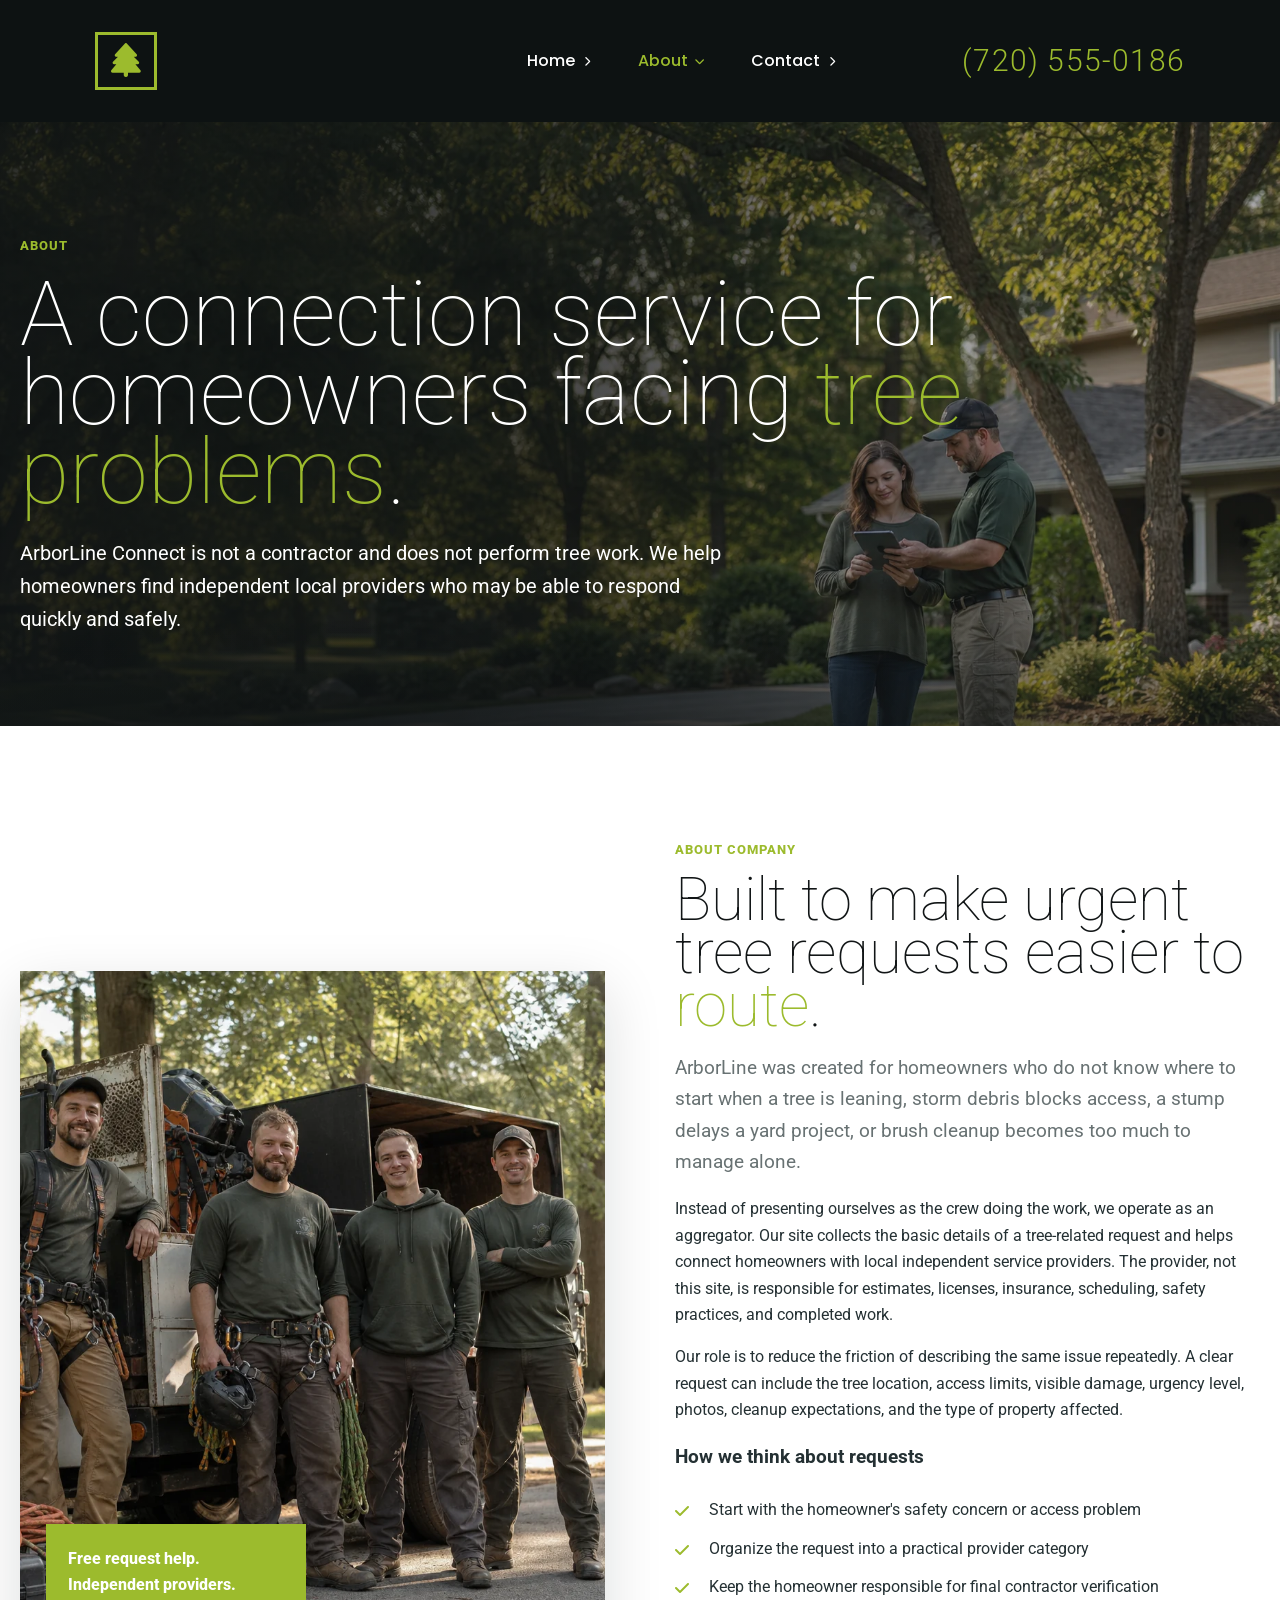
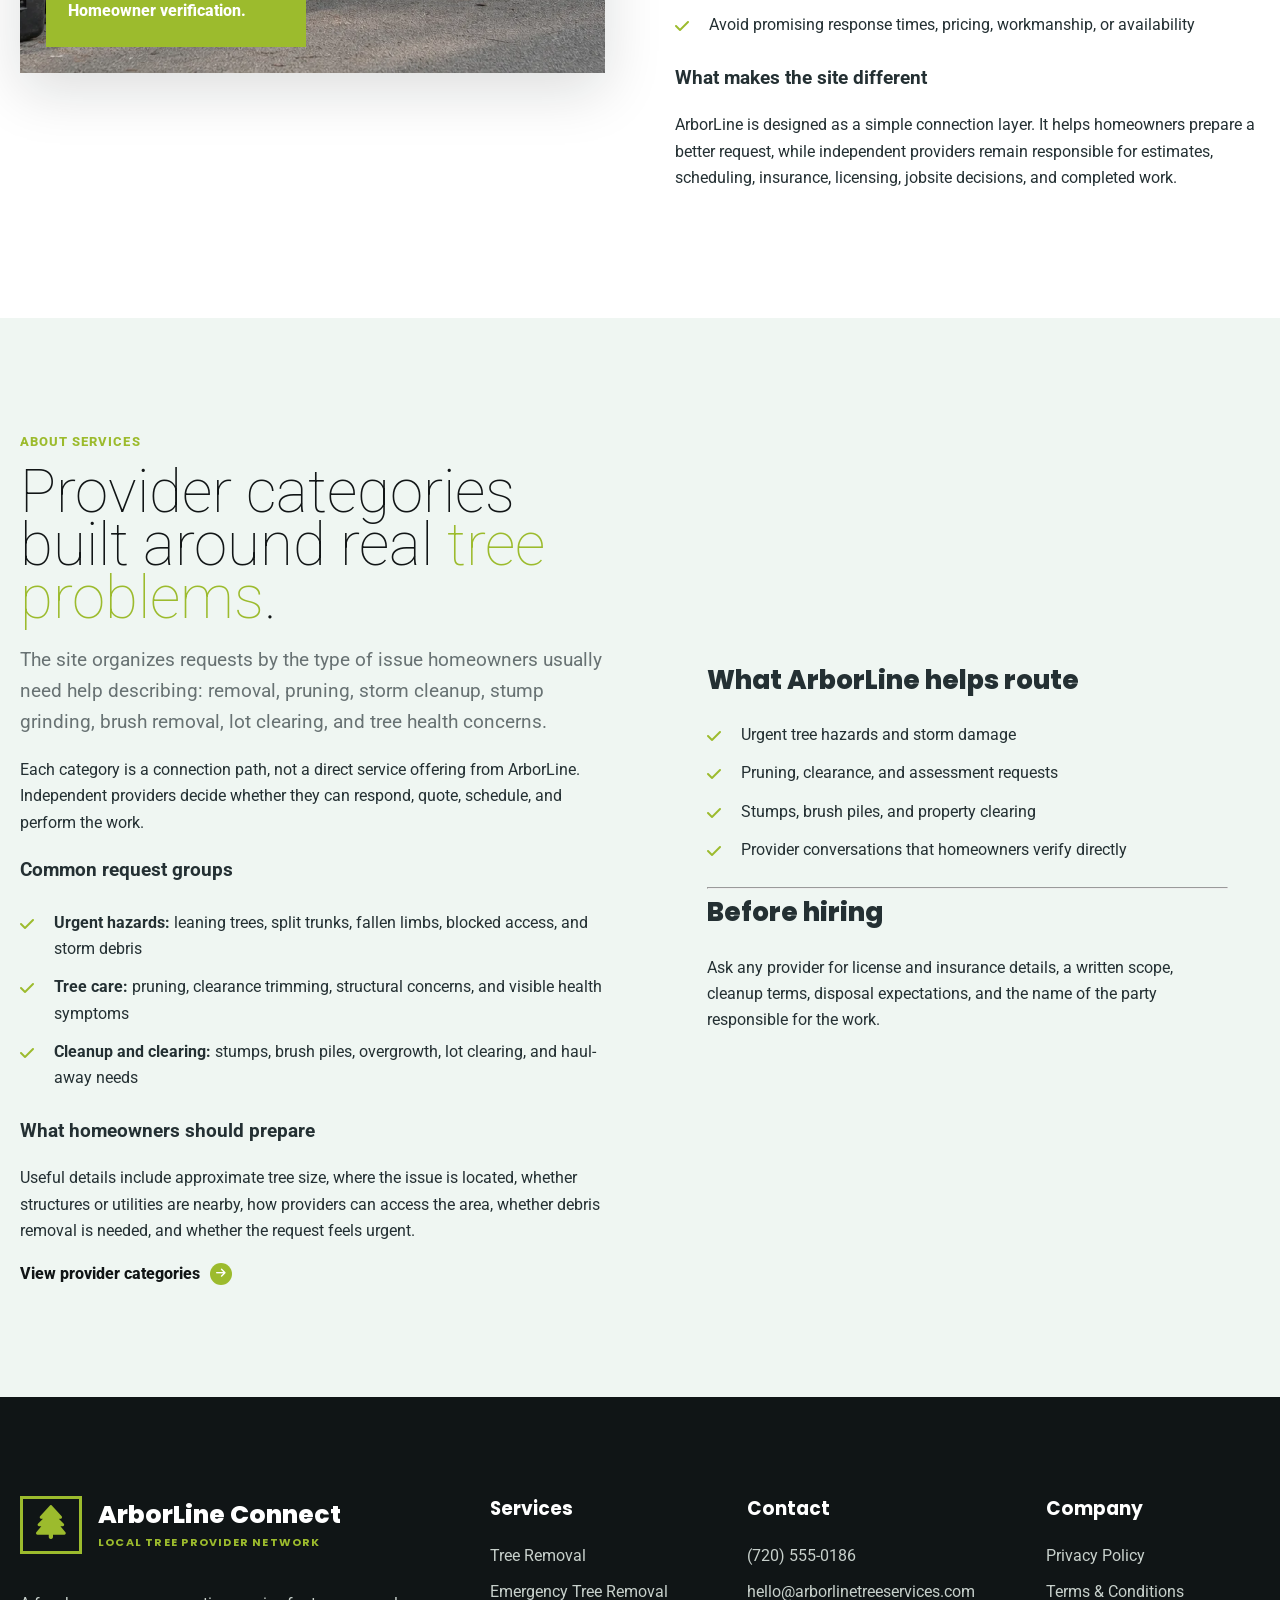
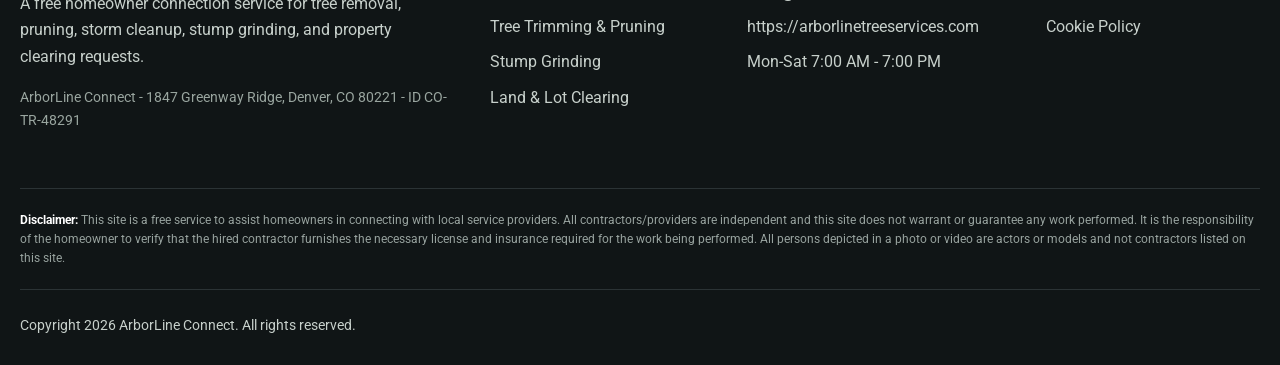
==== commit 774c7679: "+" ====
--- a/about.html
+++ b/about.html
@@ -12,8 +12,15 @@
   <link rel="stylesheet" href="https://fonts.googleapis.com/css2?family=Poppins:wght@600;700;800&family=Roboto:wght@100;300;400;500;700;800&display=swap">
   <link rel="stylesheet" href="https://cdnjs.cloudflare.com/ajax/libs/font-awesome/6.5.2/css/all.min.css">
   <link rel="stylesheet" href="css/styles.css">
+  <noscript><style>.page-loader{display:none}</style></noscript>
 </head>
 <body>
+<div class="page-loader is-active" data-page-loader aria-hidden="true">
+  <div class="loader-inner">
+    <div class="saw-blade" aria-hidden="true"><span></span><span></span><span></span></div>
+    <span class="loader-text">Loading</span>
+  </div>
+</div>
 
 <header class="site-header" data-header>
   <div class="container navrow">
--- a/css/styles.css
+++ b/css/styles.css
@@ -1,5 +1,6 @@
 :root{--green:#9cbb2d;--deep:#111516;--ink:#243033;--muted:#687273;--pale:#eff6f2;--cream:#fbfbf4;--line:#dfe8df;--container:1440px;--shadow:0 18px 55px rgba(17,21,22,.14)}
-*{box-sizing:border-box}html{scroll-behavior:smooth}body{margin:0;font-family:Roboto,Arial,sans-serif;color:var(--ink);background:#fff;line-height:1.65;min-width:320px}img{max-width:100%;display:block}a{color:inherit;text-decoration:none}a:focus-visible,button:focus-visible,input:focus-visible,select:focus-visible,textarea:focus-visible{outline:3px solid var(--green);outline-offset:4px}.container{width:min(calc(100% - 40px),var(--container));margin-inline:auto}.topline{background:var(--deep);color:#dce7dc;font-size:14px}.topbar{display:flex;justify-content:space-between;gap:16px;padding:8px 0}.site-header{position:sticky;top:0;z-index:50;background:rgba(255,255,255,.96);transition:.3s box-shadow,.3s transform}.site-header.is-scrolled{box-shadow:0 10px 35px rgba(0,0,0,.09)}.navrow{height:86px;display:flex;align-items:center;justify-content:space-between;gap:20px}.brand{display:inline-flex;align-items:center;gap:12px;font-family:Poppins,Arial,sans-serif;font-weight:800;font-size:24px;color:var(--deep)}.brand-mark{display:grid;place-items:center;width:42px;height:42px;background:var(--green);color:#fff;border-radius:50%;box-shadow:0 8px 20px rgba(156,187,45,.35)}.menu{display:flex;align-items:center;gap:28px;font-family:Poppins,Arial,sans-serif;font-weight:600}.menu a{position:relative}.menu>a:not(.nav-phone):after{content:"";position:absolute;left:0;bottom:-9px;width:0;height:2px;background:var(--green);transition:.25s}.menu>a:hover:after{width:100%}.nav-phone,.btn{display:inline-flex;align-items:center;justify-content:center;gap:9px;background:var(--green);color:#fff;padding:14px 24px;border-radius:999px;font-weight:800;border:1px solid var(--green);transition:.25s}.nav-phone:hover,.btn:hover{background:var(--deep);border-color:var(--deep);transform:translateY(-2px)}.btn.secondary{background:transparent;color:#fff;border-color:#fff}.btn.secondary:hover{background:#fff;color:var(--deep)}.menu-toggle{display:none;background:none;border:0;width:44px;height:44px}.menu-toggle span{display:block;height:2px;background:var(--deep);margin:7px 6px}.hero{min-height:760px;display:grid;align-items:center;position:relative;background-color:var(--deep);background-image:linear-gradient(90deg,rgba(17,21,22,.66),rgba(17,21,22,.28),rgba(17,21,22,.04)),var(--hero);background-position:center;background-size:cover;background-attachment:fixed;color:#fff;overflow:hidden}.hero:after,.page-hero:after{content:"";position:absolute;inset:auto 0 0;height:110px;background:linear-gradient(transparent,rgba(17,21,22,.48))}.hero-content{position:relative;z-index:1;max-width:820px;padding:70px 0}.eyebrow,.kicker{display:inline-block;color:var(--green);font-weight:800;text-transform:uppercase;letter-spacing:.08em;font-size:13px}.hero h1,.page-hero h1{font:800 clamp(42px,7vw,86px)/.95 Poppins,Arial,sans-serif;margin:18px 0 24px;letter-spacing:0}.hero p,.page-hero p{font-size:20px;max-width:720px}.hero-actions{display:flex;flex-wrap:wrap;gap:14px;margin-top:34px}.section{padding:110px 0}.section.alt{background:var(--pale)}.section.dark{background:var(--deep);color:#fff}.split{display:grid;grid-template-columns:1fr 1fr;gap:70px;align-items:center}.section-title{max-width:760px;margin:0 auto 52px;text-align:center}.section-title.left{text-align:left;margin-left:0}.section-title h2,.split h2{font:800 clamp(34px,4vw,56px)/1.05 Poppins,Arial,sans-serif;color:var(--deep);margin:12px 0}.dark .section-title h2,.dark h2{color:#fff}.lead{font-size:19px;color:var(--muted)}.dark .lead{color:#cdd6d0}.stats{display:grid;grid-template-columns:repeat(4,1fr);border:1px solid var(--line);background:#fff;margin-top:-82px;position:relative;z-index:5;box-shadow:var(--shadow)}.stat{padding:34px;text-align:center;border-right:1px solid var(--line)}.stat:last-child{border-right:0}.stat strong{display:block;color:var(--green);font:300 48px/1 Roboto,Arial}.service-grid{display:grid;grid-template-columns:repeat(4,1fr);gap:28px}.service-group-grid{grid-template-columns:repeat(3,1fr)}.service-card{background:#fff;box-shadow:0 10px 35px rgba(17,21,22,.08);overflow:hidden;transition:.3s transform,.3s box-shadow}.service-card:hover{transform:translateY(-8px);box-shadow:var(--shadow)}.service-group-card{position:relative;min-height:520px;display:flex;align-items:flex-end;background-color:var(--deep);background-image:linear-gradient(180deg,rgba(17,21,22,.05) 0%,rgba(17,21,22,.36) 42%,rgba(17,21,22,.9) 100%),var(--card-image);background-position:center;background-size:cover;color:#fff}.service-group-card:before{content:"";position:absolute;inset:0;background:linear-gradient(120deg,rgba(17,21,22,.14),transparent 46%);pointer-events:none}.service-group-card:hover{background-size:cover}.service-group-card .service-card-body{position:relative;z-index:1;width:100%;padding:32px}.service-group-card .kicker{color:var(--green)}.service-group-card .service-card-body h3{color:#fff}.service-group-card p{color:#e7eee8}.image-link{display:block;overflow:hidden;aspect-ratio:4/3}.image-link img{width:100%;height:100%;object-fit:cover;transition:.5s transform}.service-card:hover img{transform:scale(1.08)}.service-card-body{padding:28px}.service-card h3{font:800 24px/1.2 Poppins,Arial;margin:8px 0 12px;color:var(--deep)}.group-links{display:grid;gap:12px;margin-top:22px}.group-links .text-link{justify-content:space-between;border-top:1px solid rgba(255,255,255,.26);padding-top:12px;color:#fff}.service-all-link{margin-top:34px;margin-bottom:0}.text-link{display:inline-flex;align-items:center;gap:10px;font-weight:800;color:var(--deep)}.text-link i{background:var(--green);color:#fff;border-radius:50%;font-size:11px;width:22px;height:22px;display:grid;place-items:center;transition:.25s;flex:0 0 auto}.text-link:hover i{transform:translateX(7px);background:var(--deep)}.service-group-card .text-link:hover i{background:#fff;color:var(--deep)}.photo-frame{position:relative;overflow:hidden;box-shadow:var(--shadow)}.photo-frame img{width:100%;height:100%;object-fit:cover}.photo-frame.tall{aspect-ratio:5/6}.badge{position:absolute;left:26px;bottom:26px;background:var(--green);color:#fff;padding:22px;max-width:260px;font-weight:800}.process-section{position:relative;isolation:isolate;overflow:hidden;background-color:var(--deep)}.process-bg-layer,.process-bg-shade{position:absolute;inset:0;pointer-events:none}.process-bg-layer{z-index:-2;background-position:center;background-size:cover;opacity:0;transform:scale(1.03);transition:.65s opacity ease,.85s transform ease}.process-bg-shade{z-index:-1;background:linear-gradient(180deg,rgba(17,21,22,.76),rgba(17,21,22,.9));opacity:0;transition:.5s opacity ease}.process-bg-describe{background-image:url('../assets/images/process-describe-hover.webp')}.process-bg-route{background-image:url('../assets/images/process-route-hover.webp')}.process-bg-connect{background-image:url('../assets/images/process-connect-hover.webp')}.process-bg-verify{background-image:url('../assets/images/process-verify-hover.webp')}.process-section[data-process-bg] .process-bg-shade{opacity:1}.process-section[data-process-bg="describe"] .process-bg-describe,.process-section[data-process-bg="route"] .process-bg-route,.process-section[data-process-bg="connect"] .process-bg-connect,.process-section[data-process-bg="verify"] .process-bg-verify{opacity:1;transform:scale(1)}.process-list{display:grid;grid-template-columns:repeat(4,1fr);gap:1px;background:#394144}.process-step{position:relative;background:var(--deep);border:1px solid transparent;padding:42px 28px;min-height:230px;transition:.25s background-color,.25s border-color,.25s box-shadow,.25s transform,.25s backdrop-filter}.process-section[data-process-bg] .process-step{background:rgba(17,21,22,.88);backdrop-filter:blur(1px)}.process-step:hover,.process-step:focus-within{background:rgba(29,37,40,.76);border-color:rgba(156,187,45,.55);box-shadow:0 18px 46px rgba(0,0,0,.24),inset 0 1px 0 rgba(255,255,255,.08);transform:translateY(-6px);z-index:2}.process-step:hover span,.process-step:focus-within span{color:#fff}.process-step span{display:block;color:var(--green);font:300 42px/1 Roboto,Arial;margin-bottom:22px;transition:.25s color}.cta-band{background:linear-gradient(rgba(17,21,22,.74),rgba(17,21,22,.74)),url('../assets/images/process-worksite.webp') center/cover fixed;color:#fff;text-align:center;padding:120px 0}.cta-band h2{font:800 clamp(36px,5vw,64px)/1.05 Poppins,Arial;margin:0 auto 18px;max-width:900px}.page-hero{position:relative;min-height:440px;display:grid;align-items:end;color:#fff;background-color:var(--deep);background-image:linear-gradient(90deg,rgba(17,21,22,.68),rgba(17,21,22,.2)),var(--hero);background-position:center;background-size:cover}.page-hero .container{position:relative;z-index:1;padding:110px 0 70px}.detail-grid{display:grid;grid-template-columns:minmax(0,1fr) 360px;gap:60px}.detail-content h2,.detail-content h3{font-family:Poppins,Arial,sans-serif;color:var(--deep);line-height:1.15}.check-list{list-style:none;padding:0;margin:24px 0;display:grid;gap:12px}.check-list li{padding-left:34px;position:relative}.check-list li:before{content:"\f00c";font-family:"Font Awesome 6 Free";font-weight:900;position:absolute;left:0;top:1px;color:var(--green)}.faq-layout>.section-title{max-width:860px}.faq-grid{display:grid;grid-template-columns:minmax(0,1fr) 360px;gap:34px;align-items:start}.faq-list{display:grid;gap:16px}.faq-item{background:#fff;border:1px solid rgba(156,187,45,.22);border-left:6px solid var(--green);padding:28px 30px;box-shadow:0 16px 38px rgba(17,21,22,.08);transition:.25s transform,.25s box-shadow}.faq-item:hover{transform:translateY(-4px);box-shadow:0 22px 52px rgba(17,21,22,.12)}.faq-item h3,.faq-note h3{font:800 24px/1.2 Poppins,Arial;margin:0 0 10px;color:var(--deep)}.faq-item p{margin:0;color:var(--muted)}.faq-note{background:var(--deep);color:#fff;padding:34px;position:sticky;top:120px;box-shadow:var(--shadow)}.faq-note h3{color:#fff}.faq-note .check-list{margin:24px 0 28px}.faq-note .check-list li{color:#dce7dc}.faq-note .check-list li:before{color:var(--green)}.faq-note .text-link{color:#fff;margin-top:8px}.sidebar-card{background:var(--pale);padding:32px;position:sticky;top:120px}.sidebar-card h3{font:800 26px/1.2 Poppins,Arial;margin-top:0}.form-grid{display:grid;grid-template-columns:1fr 1fr;gap:14px}.form-grid .full{grid-column:1/-1}label{font-weight:800;color:var(--deep)}input,textarea,select{width:100%;border:1px solid var(--line);padding:14px 15px;font:inherit;margin-top:6px;background:#fff}textarea{min-height:150px;resize:vertical}.success-message{margin-top:18px;font-weight:800;color:var(--green)}.contact-info{display:grid;gap:18px}.info-line{display:flex;gap:16px;align-items:flex-start}.info-line i{color:var(--green);font-size:22px;margin-top:6px}.legal{max-width:920px}.legal h2{font-family:Poppins,Arial,sans-serif;margin-top:42px;color:var(--deep)}.footer{background:#101516;color:#c7d0cb;padding:78px 0 28px}.footer-grid{display:grid;grid-template-columns:2fr 1fr 1.2fr 1fr;gap:42px}.footer h3{font-family:Poppins,Arial;color:#fff}.footer a,.footer span{display:block;margin:9px 0}.footer .brand{display:inline-flex}.footer-brand{color:#fff}.company-line{font-size:14px;color:#99a59f}.company-line span{display:inline;margin:0}.footer-disclaimer{border-top:1px solid #2b3335;margin-top:42px;padding-top:22px;font-size:12px;line-height:1.55;color:#98a39f}.footer-disclaimer strong{color:#fff}.copyright{border-top:1px solid #2b3335;margin-top:22px;padding-top:24px;font-size:14px}.reveal{opacity:1;transform:none;transition:opacity .7s ease,transform .7s ease}.reveal.is-visible{opacity:1;transform:none}
+.page-loader{position:fixed;inset:0;z-index:9999;display:grid;place-items:center;background:radial-gradient(circle at 50% 43%,rgba(156,187,45,.16),rgba(13,18,18,.96) 34%,#0d1212 100%);opacity:0;visibility:hidden;pointer-events:none;transition:.38s opacity ease,.38s visibility ease}.page-loader.is-active{opacity:1;visibility:visible;pointer-events:auto}.loader-inner{display:grid;place-items:center;gap:22px;transform:translateY(6px);transition:.38s transform ease}.page-loader.is-active .loader-inner{transform:translateY(0)}.saw-blade{position:relative;width:118px;height:118px;border-radius:50%;background:repeating-conic-gradient(from 4deg,#eef3ee 0 7deg,#6f7975 7deg 11deg,#d7ded8 11deg 19deg,#8a9490 19deg 24deg);box-shadow:0 0 0 5px rgba(255,255,255,.06),0 18px 52px rgba(0,0,0,.42),0 0 42px rgba(156,187,45,.24);animation:saw-spin .82s linear infinite}.saw-blade:before{content:"";position:absolute;inset:13px;border-radius:50%;background:conic-gradient(from 20deg,#aeb8b3,#f8fbf8 18%,#7d8782 36%,#e8eee9 55%,#78827e 76%,#cfd8d2);box-shadow:inset 0 0 0 1px rgba(17,21,22,.28),inset 0 0 22px rgba(17,21,22,.32)}.saw-blade:after{content:"";position:absolute;inset:43px;border-radius:50%;background:radial-gradient(circle,#0d1212 0 28%,var(--green) 30% 58%,#161d1d 60% 100%);box-shadow:0 0 0 5px rgba(17,21,22,.42),0 0 20px rgba(156,187,45,.35)}.saw-blade span{position:absolute;left:50%;top:50%;width:13px;height:36px;margin:-18px 0 0 -6.5px;border-radius:999px;background:rgba(13,18,18,.42);box-shadow:0 0 0 1px rgba(255,255,255,.22);transform-origin:50% 59px}.saw-blade span:nth-child(1){transform:rotate(0deg) translateY(-32px)}.saw-blade span:nth-child(2){transform:rotate(120deg) translateY(-32px)}.saw-blade span:nth-child(3){transform:rotate(240deg) translateY(-32px)}.loader-text{font:700 12px/1 Poppins,Arial,sans-serif;letter-spacing:.18em;text-transform:uppercase;color:#dce7dc}.loader-text:after{content:"";display:inline-block;width:1.4em;text-align:left;animation:loader-dots 1.2s steps(4,end) infinite}@keyframes saw-spin{to{transform:rotate(360deg)}}@keyframes loader-dots{0%{content:""}25%{content:"."}50%{content:".."}75%,100%{content:"..."}}
+*{box-sizing:border-box}html{scroll-behavior:smooth}body{margin:0;font-family:Roboto,Arial,sans-serif;color:var(--ink);background:#fff;line-height:1.65;min-width:320px}img{max-width:100%;display:block}a{color:inherit;text-decoration:none}a:focus-visible,button:focus-visible,input:focus-visible,select:focus-visible,textarea:focus-visible{outline:3px solid var(--green);outline-offset:4px}.container{width:min(calc(100% - 40px),var(--container));margin-inline:auto}.topline{background:var(--deep);color:#dce7dc;font-size:14px}.topbar{display:flex;justify-content:space-between;gap:16px;padding:8px 0}.site-header{position:sticky;top:0;z-index:50;background:rgba(255,255,255,.96);transition:.3s box-shadow,.3s transform}.site-header.is-scrolled{box-shadow:0 10px 35px rgba(0,0,0,.09)}.navrow{height:86px;display:flex;align-items:center;justify-content:space-between;gap:20px}.brand{display:inline-flex;align-items:center;gap:12px;font-family:Poppins,Arial,sans-serif;font-weight:800;font-size:24px;color:var(--deep)}.brand-mark{display:grid;place-items:center;width:42px;height:42px;background:var(--green);color:#fff;border-radius:50%;box-shadow:0 8px 20px rgba(156,187,45,.35)}.menu{display:flex;align-items:center;gap:28px;font-family:Poppins,Arial,sans-serif;font-weight:600}.menu a{position:relative}.menu>a:not(.nav-phone):after{content:"";position:absolute;left:0;bottom:-9px;width:0;height:2px;background:var(--green);transition:.25s}.menu>a:hover:after{width:100%}.nav-phone,.btn{display:inline-flex;align-items:center;justify-content:center;gap:9px;background:var(--green);color:#fff;padding:14px 24px;border-radius:999px;font-weight:800;border:1px solid var(--green);transition:.25s}.nav-phone:hover,.btn:hover{background:var(--deep);border-color:var(--deep);transform:translateY(-2px)}.btn.secondary{background:transparent;color:#fff;border-color:#fff}.btn.secondary:hover{background:#fff;color:var(--deep)}.menu-toggle{display:none;background:none;border:0;width:44px;height:44px}.menu-toggle span{display:block;height:2px;background:var(--deep);margin:7px 6px}.hero{min-height:760px;display:grid;align-items:center;position:relative;background-color:var(--deep);background-image:linear-gradient(90deg,rgba(17,21,22,.66),rgba(17,21,22,.28),rgba(17,21,22,.04)),var(--hero);background-position:center;background-size:cover;background-attachment:fixed;color:#fff;overflow:hidden}.hero:after,.page-hero:after{content:"";position:absolute;inset:auto 0 0;height:110px;background:linear-gradient(transparent,rgba(17,21,22,.48))}.hero-content{position:relative;z-index:1;max-width:820px;padding:70px 0}.eyebrow,.kicker{display:inline-block;color:var(--green);font-weight:800;text-transform:uppercase;letter-spacing:.08em;font-size:13px}.hero h1,.page-hero h1{font:800 clamp(42px,7vw,86px)/.95 Poppins,Arial,sans-serif;margin:18px 0 24px;letter-spacing:0}.hero p,.page-hero p{font-size:20px;max-width:720px}.hero-actions{display:flex;flex-wrap:wrap;gap:14px;margin-top:34px}.section{padding:110px 0}.section.alt{background:var(--pale)}.section.dark{background:var(--deep);color:#fff}.split{display:grid;grid-template-columns:1fr 1fr;gap:70px;align-items:center}.section-title{max-width:760px;margin:0 auto 52px;text-align:center}.section-title.left{text-align:left;margin-left:0}.section-title h2,.split h2{font:800 clamp(34px,4vw,56px)/1.05 Poppins,Arial,sans-serif;color:var(--deep);margin:12px 0}.dark .section-title h2,.dark h2{color:#fff}.lead{font-size:19px;color:var(--muted)}.dark .lead{color:#cdd6d0}.stats{display:grid;grid-template-columns:repeat(4,1fr);border:1px solid var(--line);background:#fff;margin-top:-82px;position:relative;z-index:5;box-shadow:var(--shadow)}.stat{padding:34px;text-align:center;border-right:1px solid var(--line)}.stat:last-child{border-right:0}.stat strong{display:block;color:var(--green);font:300 48px/1 Roboto,Arial}.service-grid{display:grid;grid-template-columns:repeat(4,1fr);gap:28px}.service-group-grid{grid-template-columns:repeat(3,1fr)}.service-card{background:#fff;box-shadow:0 10px 35px rgba(17,21,22,.08);overflow:hidden;transition:.3s transform,.3s box-shadow}.service-card:hover{transform:translateY(-8px);box-shadow:var(--shadow)}.service-group-card{position:relative;min-height:520px;display:flex;align-items:flex-end;background-color:var(--deep);background-image:linear-gradient(180deg,rgba(17,21,22,.05) 0%,rgba(17,21,22,.36) 42%,rgba(17,21,22,.9) 100%),var(--card-image);background-position:center;background-size:cover;color:#fff}.service-group-card:before{content:"";position:absolute;inset:0;background:linear-gradient(120deg,rgba(17,21,22,.14),transparent 46%);pointer-events:none}.service-group-card:hover{background-size:cover}.service-group-card .service-card-body{position:relative;z-index:1;width:100%;padding:32px}.service-group-card .kicker{color:var(--green)}.service-group-card .service-card-body h3{color:#fff}.service-group-card p{color:#e7eee8}.image-link{display:block;overflow:hidden;aspect-ratio:4/3}.image-link img{width:100%;height:100%;object-fit:cover;transition:.5s transform}.service-card:hover img{transform:scale(1.08)}.service-card-body{padding:28px}.service-card h3{font:800 24px/1.2 Poppins,Arial;margin:8px 0 12px;color:var(--deep)}.group-links{display:grid;gap:12px;margin-top:22px}.group-links .text-link{justify-content:space-between;border-top:1px solid rgba(255,255,255,.26);padding-top:12px;color:#fff}.service-all-link{margin-top:34px;margin-bottom:0}.text-link{display:inline-flex;align-items:center;gap:10px;font-weight:800;color:var(--deep)}.text-link i{background:var(--green);color:#fff;border-radius:50%;font-size:11px;width:22px;height:22px;display:grid;place-items:center;transition:.25s;flex:0 0 auto}.text-link:hover i{transform:translateX(7px);background:var(--deep)}.service-group-card .text-link:hover i{background:#fff;color:var(--deep)}.photo-frame{position:relative;overflow:hidden;box-shadow:var(--shadow)}.photo-frame img{width:100%;height:100%;object-fit:cover}.photo-frame.tall{aspect-ratio:5/6}.badge{position:absolute;left:26px;bottom:26px;background:var(--green);color:#fff;padding:22px;max-width:260px;font-weight:800}.process-section{position:relative;isolation:isolate;overflow:hidden;background-color:var(--deep)}.process-bg-layer,.process-bg-shade{position:absolute;inset:0;pointer-events:none}.process-bg-layer{z-index:-2;background-position:center;background-size:cover;opacity:0;transform:scale(1.03);transition:.65s opacity ease,.85s transform ease}.process-bg-shade{z-index:-1;background:linear-gradient(180deg,rgba(17,21,22,.76),rgba(17,21,22,.9));opacity:0;transition:.5s opacity ease}.process-bg-describe{background-image:url('../assets/images/process-describe-hover.webp')}.process-bg-route{background-image:url('../assets/images/process-route-hover.webp')}.process-bg-connect{background-image:url('../assets/images/process-connect-hover.webp')}.process-bg-verify{background-image:url('../assets/images/process-verify-hover.webp')}.process-section[data-process-bg] .process-bg-shade{opacity:1}.process-section[data-process-bg="describe"] .process-bg-describe,.process-section[data-process-bg="route"] .process-bg-route,.process-section[data-process-bg="connect"] .process-bg-connect,.process-section[data-process-bg="verify"] .process-bg-verify{opacity:1;transform:scale(1)}.process-list{display:grid;grid-template-columns:repeat(4,1fr);gap:1px;background:#394144}.process-step{position:relative;background:var(--deep);border:1px solid transparent;padding:42px 28px;min-height:230px;transition:.25s background-color,.25s border-color,.25s box-shadow,.25s transform,.25s backdrop-filter}.process-section[data-process-bg] .process-step{background:rgba(17,21,22,.88);backdrop-filter:blur(1px)}.process-step:hover,.process-step:focus-within{background:rgba(29,37,40,.76);border-color:rgba(156,187,45,.55);box-shadow:0 18px 46px rgba(0,0,0,.24),inset 0 1px 0 rgba(255,255,255,.08);transform:translateY(-6px);z-index:2}.process-step:hover span,.process-step:focus-within span{color:#fff}.process-step span{display:block;color:var(--green);font:300 42px/1 Roboto,Arial;margin-bottom:22px;transition:.25s color}.cta-band{background:linear-gradient(rgba(17,21,22,.74),rgba(17,21,22,.74)),url('../assets/images/process-worksite.webp') center/cover fixed;color:#fff;text-align:center;padding:120px 0}.cta-band h2{font:800 clamp(36px,5vw,64px)/1.05 Poppins,Arial;margin:0 auto 18px;max-width:900px}.page-hero{position:relative;min-height:440px;display:grid;align-items:end;color:#fff;background-color:var(--deep);background-image:linear-gradient(90deg,rgba(17,21,22,.68),rgba(17,21,22,.2)),var(--hero);background-position:center;background-size:cover}.page-hero .container{position:relative;z-index:1;padding:110px 0 70px}.detail-grid{display:grid;grid-template-columns:minmax(0,1fr) 360px;gap:60px}.detail-content h2,.detail-content h3{font-family:Poppins,Arial,sans-serif;color:var(--deep);line-height:1.15}.check-list{list-style:none;padding:0;margin:24px 0;display:grid;gap:12px}.check-list li{padding-left:34px;position:relative}.check-list li:before{content:"\f00c";font-family:"Font Awesome 6 Free";font-weight:900;position:absolute;left:0;top:1px;color:var(--green)}.faq-layout>.section-title{max-width:860px}.faq-grid{display:grid;grid-template-columns:minmax(0,1fr) 360px;gap:34px;align-items:start}.faq-list{display:grid;gap:16px}.faq-item{background:#fff;border:1px solid rgba(156,187,45,.22);border-left:6px solid var(--green);padding:28px 30px;box-shadow:0 16px 38px rgba(17,21,22,.08);transition:.25s transform,.25s box-shadow}.faq-item:hover{transform:translateY(-4px);box-shadow:0 22px 52px rgba(17,21,22,.12)}.faq-item h3,.faq-note h3{font:800 24px/1.2 Poppins,Arial;margin:0 0 10px;color:var(--deep)}.faq-item p{margin:0;color:var(--muted)}.faq-note{background:var(--deep);color:#fff;padding:34px;position:sticky;top:120px;box-shadow:var(--shadow)}.faq-note h3{color:#fff}.faq-note .check-list{margin:24px 0 28px}.faq-note .check-list li{color:#dce7dc}.faq-note .check-list li:before{color:var(--green)}.faq-note .text-link{color:#fff;margin-top:8px}.sidebar-card{background:var(--pale);padding:32px;position:sticky;top:120px}.sidebar-card h3{font:800 26px/1.2 Poppins,Arial;margin-top:0}.form-grid{display:grid;grid-template-columns:1fr 1fr;gap:14px}.form-grid .full{grid-column:1/-1}label{font-weight:800;color:var(--deep)}input,textarea,select{width:100%;border:1px solid var(--line);padding:14px 15px;font:inherit;margin-top:6px;background:#fff}textarea{min-height:150px;resize:vertical}.contact-info{display:grid;gap:18px}.info-line{display:flex;gap:16px;align-items:flex-start}.info-line i{color:var(--green);font-size:22px;margin-top:6px}.legal{max-width:920px}.legal h2{font-family:Poppins,Arial,sans-serif;margin-top:42px;color:var(--deep)}.footer{background:#101516;color:#c7d0cb;padding:78px 0 28px}.footer-grid{display:grid;grid-template-columns:2fr 1fr 1.2fr 1fr;gap:42px}.footer h3{font-family:Poppins,Arial;color:#fff}.footer a,.footer span{display:block;margin:9px 0}.footer .brand{display:inline-flex}.footer-brand{color:#fff}.company-line{font-size:14px;color:#99a59f}.company-line span{display:inline;margin:0}.footer-disclaimer{border-top:1px solid #2b3335;margin-top:42px;padding-top:22px;font-size:12px;line-height:1.55;color:#98a39f}.footer-disclaimer strong{color:#fff}.copyright{border-top:1px solid #2b3335;margin-top:22px;padding-top:24px;font-size:14px}.reveal{opacity:1;transform:none;transition:opacity .7s ease,transform .7s ease}.reveal.is-visible{opacity:1;transform:none}
 .service-card{border:1px solid transparent;transition:.3s transform,.3s box-shadow,.3s border-color}.service-card:hover{border-color:rgba(156,187,45,.34)}.service-group-card{border-color:rgba(255,255,255,.14);transition:.35s transform,.35s box-shadow,.35s border-color,.55s background-position}.service-group-card:before{opacity:.72;transition:.35s opacity,.35s background}.service-group-card:hover{transform:translateY(-8px);background-position:center 46%;border-color:rgba(156,187,45,.72);box-shadow:0 28px 72px rgba(0,0,0,.22)}.service-group-card:hover:before{opacity:1;background:linear-gradient(120deg,rgba(156,187,45,.2),rgba(17,21,22,.16) 42%,transparent 72%)}.service-group-card .service-card-body{transition:.3s transform}.service-group-card:hover .service-card-body{transform:translateY(-6px)}.service-group-card:hover .text-link i{background:#fff;color:var(--deep);transform:translateX(4px)}.service-group-card .text-link:hover i{background:#fff;color:var(--deep);transform:translateX(8px)}
 .brand{gap:14px;line-height:1;min-width:0;transition:.25s transform}.brand:hover{transform:translateY(-1px)}.brand-mark{position:relative;width:60px;height:48px;flex:0 0 60px;border-radius:20px 10px 20px 10px;background:linear-gradient(135deg,#111516 0%,#22302d 58%,#9cbb2d 100%);box-shadow:0 14px 30px rgba(17,21,22,.18),inset 0 1px 0 rgba(255,255,255,.22);overflow:hidden}.brand-mark:after{content:"";position:absolute;inset:5px;border:1px solid rgba(255,255,255,.18);border-radius:16px 8px 16px 8px;pointer-events:none}.brand-copy{display:grid;gap:4px;min-width:0}.brand-name{display:block;font:800 24px/1 Poppins,Arial,sans-serif;color:var(--deep);white-space:nowrap}.brand-tagline{display:block;font:700 11px/1.1 Poppins,Arial,sans-serif;text-transform:uppercase;letter-spacing:.12em;color:#6f7b76;white-space:nowrap}.footer-brand .brand-name{color:#fff}.footer-brand .brand-tagline{color:#99a59f}.footer-brand .brand-mark{box-shadow:0 16px 34px rgba(0,0,0,.28),inset 0 1px 0 rgba(255,255,255,.22)}
 .site-header{background:#0d1212;box-shadow:none}.site-header.is-scrolled{box-shadow:0 14px 34px rgba(0,0,0,.22)}.site-header .container{width:min(calc(100% - 190px),1700px)}.navrow{height:122px}.header-brand .brand-copy{display:none}.header-brand .brand-mark{width:62px;height:58px;flex-basis:62px;border:3px solid var(--green);border-radius:0;background:transparent;box-shadow:none}.header-brand .brand-mark:after{display:none}.menu{position:relative;flex:1;justify-content:center;gap:48px}.menu>a{display:inline-flex;align-items:center;gap:9px;color:#fff;font-weight:500}.menu>a:not(.nav-phone):after{display:none}.menu>a i{font-size:10px;color:currentColor;transition:.25s transform}.menu>a:hover i{transform:translateX(3px)}.menu>a.is-active i{transform:rotate(90deg)}.menu>a.is-active:hover i{transform:rotate(90deg) translateX(3px)}.menu>a:hover,.menu>a.is-active{color:var(--green)}.menu>a.header-phone{position:absolute;right:0;background:transparent;border:0;border-radius:0;color:var(--green);padding:0;font:300 30px/1 Roboto,Arial,sans-serif;letter-spacing:.04em}.menu>a.header-phone:hover{background:transparent;border-color:transparent;color:#fff;transform:none}
@@ -10,6 +11,11 @@
 .hero-content{max-width:1120px;padding:96px 0 86px}.hero h1{max-width:1100px;line-height:.96;font-size:clamp(60px,6.6vw,118px);margin:22px 0 28px}.hero p{max-width:780px}
 .hero{background-image:linear-gradient(90deg,rgba(17,21,22,.78),rgba(17,21,22,.48) 48%,rgba(17,21,22,.24)),var(--hero)}
 .accent-text{color:var(--green)}
+.page-loader{background:rgba(13,18,18,.94)}.saw-blade{box-shadow:0 18px 42px rgba(0,0,0,.34)}.saw-blade:after{box-shadow:0 0 0 5px rgba(17,21,22,.42)}.saw-blade span{display:none}
+.footer-brand{align-items:center;gap:16px;margin-bottom:22px}.footer-brand .brand-mark{width:62px;height:58px;flex-basis:62px;border:3px solid var(--green);border-radius:0;background:transparent;box-shadow:none;display:flex;align-items:center;justify-content:center}.footer-brand .brand-mark:after{display:none}.footer-brand .brand-mark i{display:block;font-size:34px;line-height:1;color:var(--green);transform:translateY(-2px)}.footer-brand .brand-name{font:800 25px/1 Poppins,Arial,sans-serif;color:#fff}.footer-brand .brand-tagline{margin-top:2px;color:var(--green);letter-spacing:.11em}
+.footer a{transition:.25s color,.25s transform,.25s opacity}.footer a:not(.brand):hover{color:var(--green);transform:translateX(5px)}.footer-brand:hover{transform:translateY(-3px)}.footer-brand .brand-mark{transition:.25s background-color,.25s box-shadow,.25s transform}.footer-brand .brand-mark i,.footer-brand .brand-name,.footer-brand .brand-tagline{transition:.25s color}.footer-brand:hover .brand-mark{background:var(--green);box-shadow:0 16px 38px rgba(156,187,45,.2);transform:translateY(-1px)}.footer-brand:hover .brand-mark i{color:#0d1212}.footer-brand:hover .brand-name{color:var(--green)}.footer-disclaimer a:hover,.copyright a:hover{color:var(--green)}
+.modal-open{overflow:hidden}.confirmation-modal{position:fixed;inset:0;z-index:9000;display:grid;place-items:center;padding:24px;background:rgba(13,18,18,.72);opacity:0;visibility:hidden;pointer-events:none;transition:.28s opacity,.28s visibility}.confirmation-modal.is-open{opacity:1;visibility:visible;pointer-events:auto}.confirmation-dialog{position:relative;width:min(100%,520px);background:#fff;color:var(--ink);padding:42px 38px;box-shadow:0 30px 80px rgba(0,0,0,.34);transform:translateY(14px);transition:.28s transform}.confirmation-modal.is-open .confirmation-dialog{transform:translateY(0)}.confirmation-icon{width:62px;height:62px;display:grid;place-items:center;background:var(--green);color:#0d1212;margin-bottom:22px;font-size:25px}.confirmation-dialog h2{font:800 32px/1.05 Poppins,Arial,sans-serif;margin:0 0 12px;color:var(--deep)}.confirmation-dialog p{margin:0;color:var(--muted)}.confirmation-dialog .btn{margin-top:28px}.modal-close{position:absolute;top:16px;right:16px;width:38px;height:38px;display:grid;place-items:center;border:1px solid var(--line);background:#fff;color:var(--deep);cursor:pointer;transition:.22s background-color,.22s color,.22s border-color}.modal-close:hover{background:var(--deep);border-color:var(--deep);color:#fff}
+.contact-info .info-line>div{display:grid;gap:3px}.contact-info .info-line strong{display:block;line-height:1.2}.contact-info .info-line a,.contact-info .info-line span{display:block;margin:0;color:var(--ink);line-height:1.45}
 [id]{scroll-margin-top:99px}
 @media (max-width:820px){.brand{gap:11px}.brand-mark{width:52px;height:42px;flex-basis:52px}.brand-name{font-size:21px}.brand-tagline{display:none}}
 @media (max-width:420px){.brand-mark{width:46px;height:38px;flex-basis:46px;border-radius:16px 8px}.brand-name{font-size:19px;max-width:170px;overflow:hidden;text-overflow:ellipsis}}
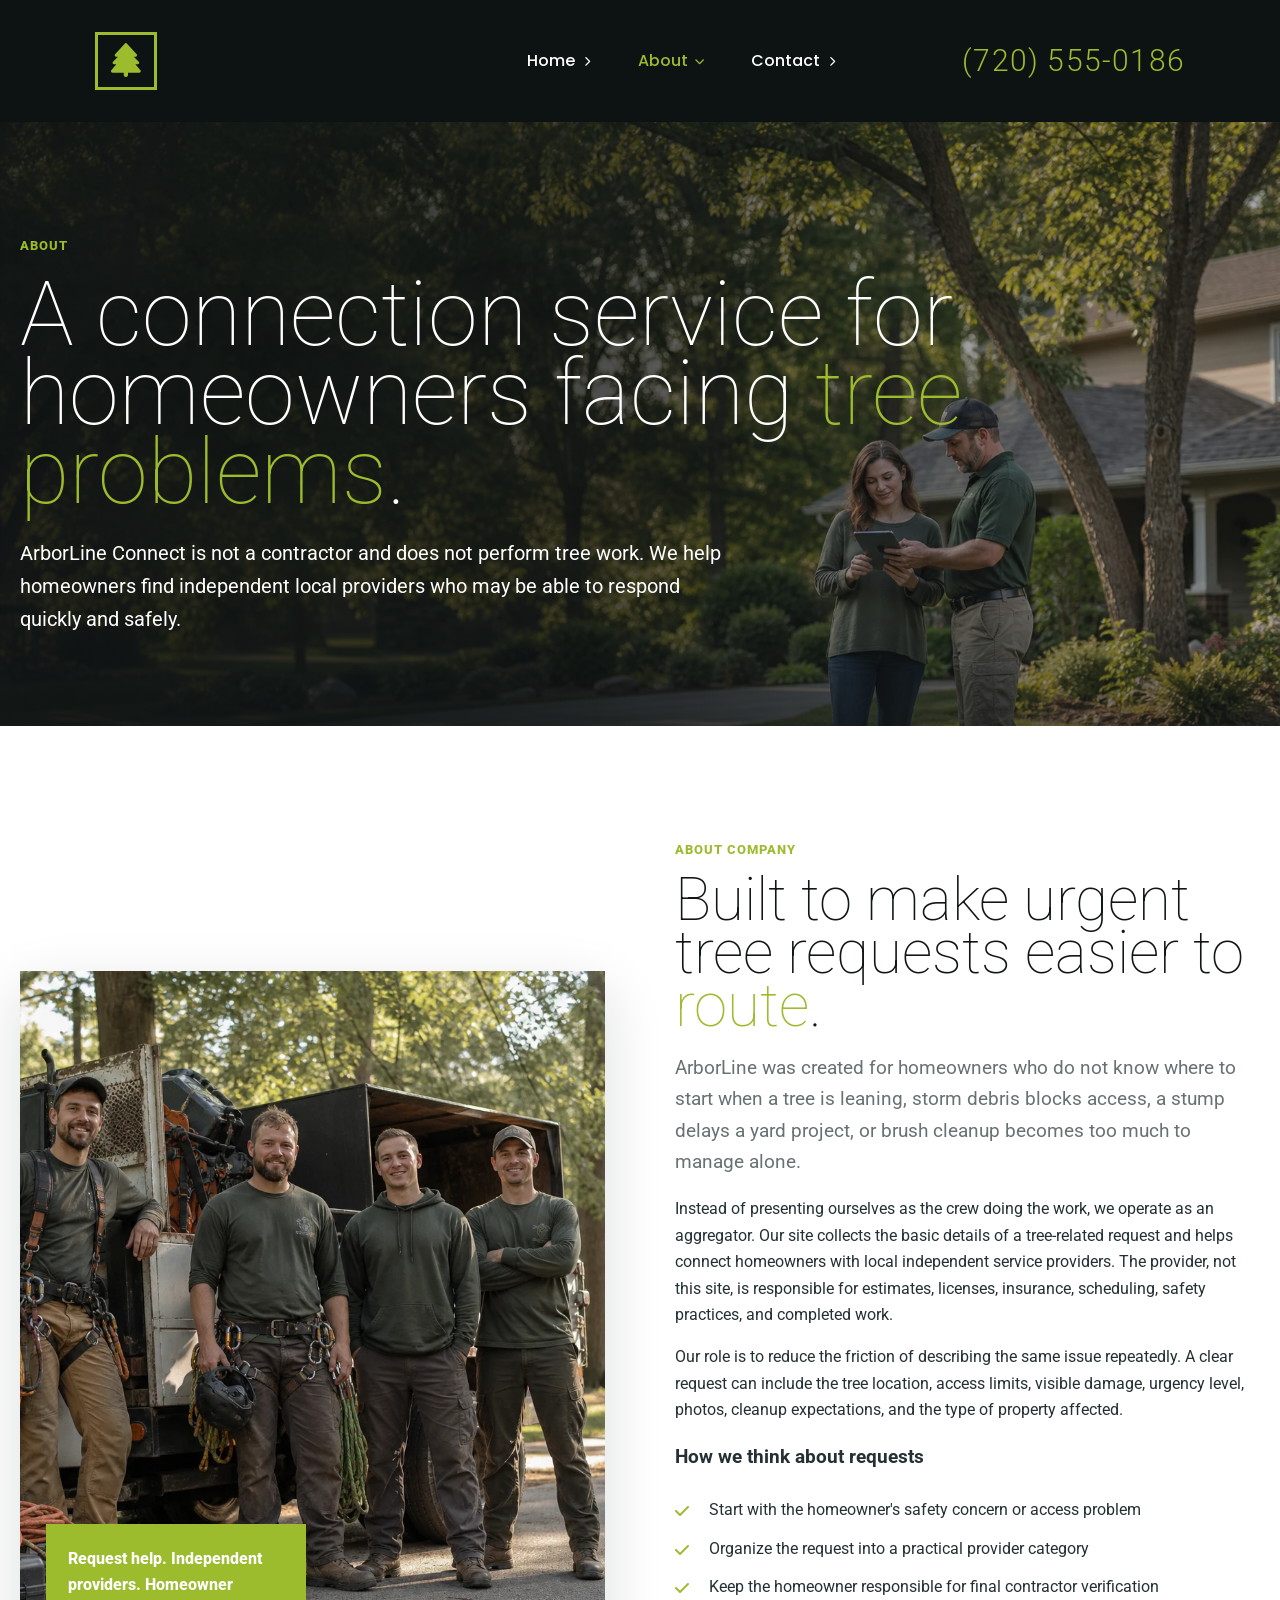
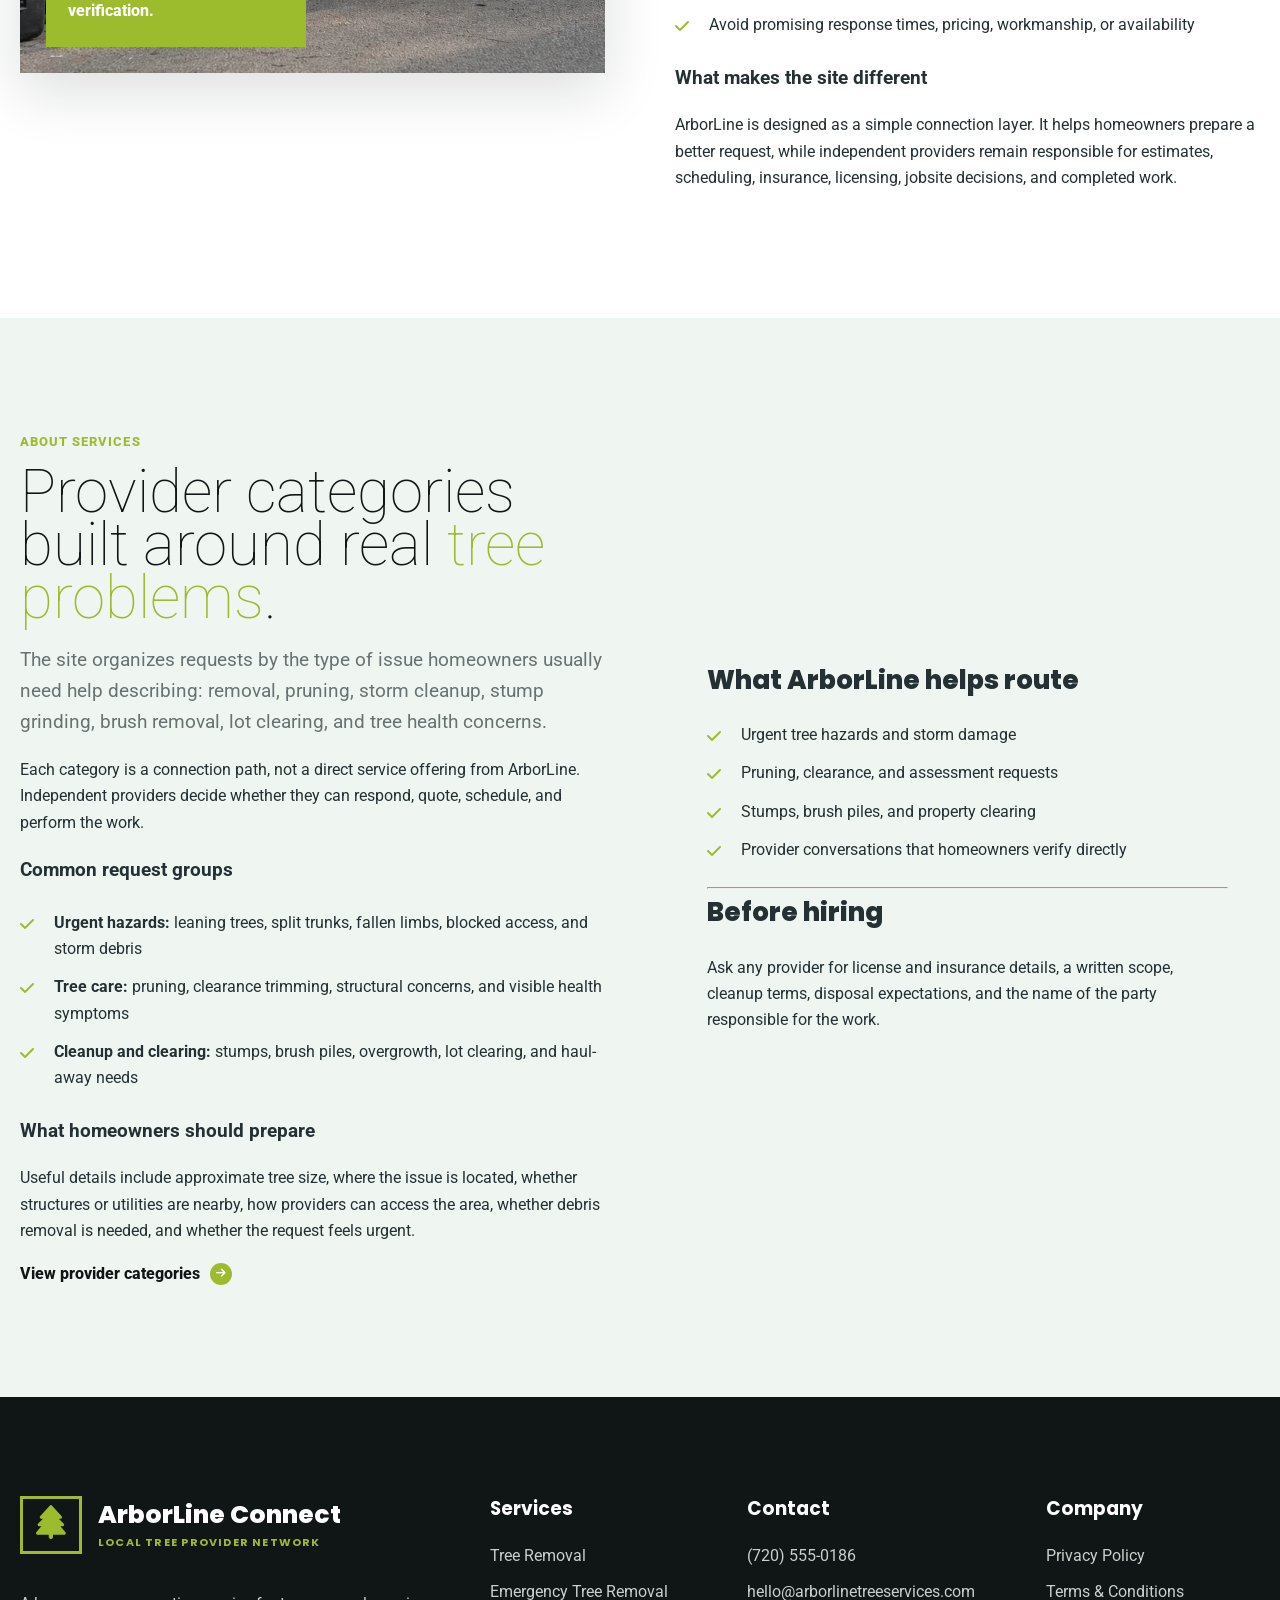
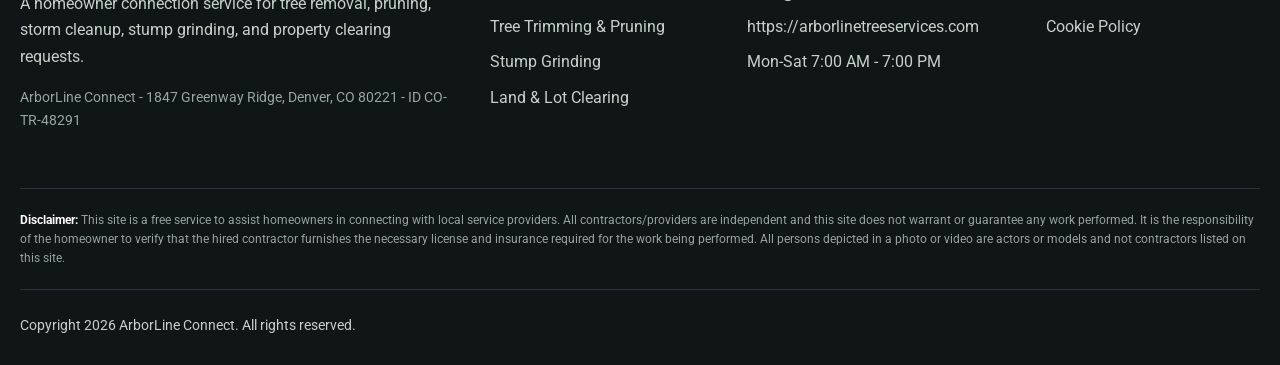
==== commit bd020163: "done" ====
--- a/about.html
+++ b/about.html
@@ -41,7 +41,30 @@
         <div class="home-dropdown" data-home-dropdown>
           <a href="index.html#home" data-section-link="home">Top</a>
           <a href="index.html#start-request" data-section-link="start-request">Start request</a>
-          <a href="index.html#provider-categories" data-section-link="provider-categories">Provider categories</a>
+          <div class="dropdown-branch provider-branch">
+            <a class="dropdown-branch-link" href="index.html#provider-categories" data-section-link="provider-categories">Provider categories <i class="fa-solid fa-chevron-right"></i></a>
+            <div class="dropdown-panel category-panel">
+
+            <div class="dropdown-branch">
+              <a class="dropdown-branch-link" href="index.html#provider-categories">Urgent tree hazards <i class="fa-solid fa-chevron-right"></i></a>
+              <div class="dropdown-panel">
+                <a href="services/emergency-tree-removal.html">Emergency Tree Removal</a><a href="services/tree-removal.html">Tree Removal</a><a href="services/storm-damage-cleanup.html">Storm Damage Cleanup</a>
+              </div>
+            </div>
+            <div class="dropdown-branch">
+              <a class="dropdown-branch-link" href="index.html#provider-categories">Tree care and assessment <i class="fa-solid fa-chevron-right"></i></a>
+              <div class="dropdown-panel">
+                <a href="services/tree-trimming-pruning.html">Tree Trimming & Pruning</a><a href="services/tree-health-assessment.html">Tree Health Assessment</a>
+              </div>
+            </div>
+            <div class="dropdown-branch">
+              <a class="dropdown-branch-link" href="index.html#provider-categories">Cleanup and property clearing <i class="fa-solid fa-chevron-right"></i></a>
+              <div class="dropdown-panel">
+                <a href="services/stump-grinding.html">Stump Grinding</a><a href="services/brush-removal.html">Brush Removal</a><a href="services/land-lot-clearing.html">Land & Lot Clearing</a>
+              </div>
+            </div>
+            </div>
+          </div>
           <a href="index.html#how-it-works" data-section-link="how-it-works">How it works</a>
           <a href="index.html#faq" data-section-link="faq">FAQ</a>
         </div>
@@ -60,10 +83,14 @@
 </header>
 
 <main>
-  <section class="page-hero" style="--hero:url('../assets/images/about-hero-connect.webp')"><div class="container reveal"><span class="eyebrow">About</span><h1>A connection service for homeowners facing <span class="accent-text">tree problems</span>.</h1><p>ArborLine Connect is not a contractor and does not perform tree work. We help homeowners find independent local providers who may be able to respond quickly and safely.</p></div></section>
-  <section class="section" id="about-company"><div class="container split"><div class="photo-frame tall reveal"><img src="assets/images/about-team.webp" alt="Tree service providers shown as illustrative models"><div class="badge">Free request help. Independent providers. Homeowner verification.</div></div><div class="reveal"><span class="kicker">About company</span><h2>Built to make urgent tree requests easier to <span class="accent-text">route</span>.</h2><p class="lead">ArborLine was created for homeowners who do not know where to start when a tree is leaning, storm debris blocks access, a stump delays a yard project, or brush cleanup becomes too much to manage alone.</p><p>Instead of presenting ourselves as the crew doing the work, we operate as an aggregator. Our site collects the basic details of a tree-related request and helps connect homeowners with local independent service providers. The provider, not this site, is responsible for estimates, licenses, insurance, scheduling, safety practices, and completed work.</p><p>Our role is to reduce the friction of describing the same issue repeatedly. A clear request can include the tree location, access limits, visible damage, urgency level, photos, cleanup expectations, and the type of property affected.</p><h3>How we think about requests</h3><ul class="check-list"><li>Start with the homeowner's safety concern or access problem</li><li>Organize the request into a practical provider category</li><li>Keep the homeowner responsible for final contractor verification</li><li>Avoid promising response times, pricing, workmanship, or availability</li></ul><h3>What makes the site different</h3><p>ArborLine is designed as a simple connection layer. It helps homeowners prepare a better request, while independent providers remain responsible for estimates, scheduling, insurance, licensing, jobsite decisions, and completed work.</p></div></div></section>
+  <section class="page-hero" style="--hero:url('/assets/images/about-hero-connect.webp')"><div class="container reveal"><span class="eyebrow">About</span><h1>A connection service for homeowners facing <span class="accent-text">tree problems</span>.</h1><p>ArborLine Connect is not a contractor and does not perform tree work. We help homeowners find independent local providers who may be able to respond quickly and safely.</p></div></section>
+  <section class="section" id="about-company"><div class="container split"><div class="photo-frame tall reveal"><img src="assets/images/about-team.webp" alt="Tree service providers shown as illustrative models"><div class="badge">Request help. Independent providers. Homeowner verification.</div></div><div class="reveal"><span class="kicker">About company</span><h2>Built to make urgent tree requests easier to <span class="accent-text">route</span>.</h2><p class="lead">ArborLine was created for homeowners who do not know where to start when a tree is leaning, storm debris blocks access, a stump delays a yard project, or brush cleanup becomes too much to manage alone.</p><p>Instead of presenting ourselves as the crew doing the work, we operate as an aggregator. Our site collects the basic details of a tree-related request and helps connect homeowners with local independent service providers. The provider, not this site, is responsible for estimates, licenses, insurance, scheduling, safety practices, and completed work.</p><p>Our role is to reduce the friction of describing the same issue repeatedly. A clear request can include the tree location, access limits, visible damage, urgency level, photos, cleanup expectations, and the type of property affected.</p><h3>How we think about requests</h3><ul class="check-list"><li>Start with the homeowner's safety concern or access problem</li><li>Organize the request into a practical provider category</li><li>Keep the homeowner responsible for final contractor verification</li><li>Avoid promising response times, pricing, workmanship, or availability</li></ul><h3>What makes the site different</h3><p>ArborLine is designed as a simple connection layer. It helps homeowners prepare a better request, while independent providers remain responsible for estimates, scheduling, insurance, licensing, jobsite decisions, and completed work.</p></div></div></section>
   <section class="section alt" id="about-services"><div class="container split"><div class="reveal"><span class="kicker">About services</span><h2>Provider categories built around real <span class="accent-text">tree problems</span>.</h2><p class="lead">The site organizes requests by the type of issue homeowners usually need help describing: removal, pruning, storm cleanup, stump grinding, brush removal, lot clearing, and tree health concerns.</p><p>Each category is a connection path, not a direct service offering from ArborLine. Independent providers decide whether they can respond, quote, schedule, and perform the work.</p><h3>Common request groups</h3><ul class="check-list"><li><strong>Urgent hazards:</strong> leaning trees, split trunks, fallen limbs, blocked access, and storm debris</li><li><strong>Tree care:</strong> pruning, clearance trimming, structural concerns, and visible health symptoms</li><li><strong>Cleanup and clearing:</strong> stumps, brush piles, overgrowth, lot clearing, and haul-away needs</li></ul><h3>What homeowners should prepare</h3><p>Useful details include approximate tree size, where the issue is located, whether structures or utilities are nearby, how providers can access the area, whether debris removal is needed, and whether the request feels urgent.</p><a class="text-link" href="index.html#provider-categories">View provider categories <i class="fa-solid fa-arrow-right"></i></a></div><aside class="sidebar-card reveal"><h3>What ArborLine helps route</h3><ul class="check-list"><li>Urgent tree hazards and storm damage</li><li>Pruning, clearance, and assessment requests</li><li>Stumps, brush piles, and property clearing</li><li>Provider conversations that homeowners verify directly</li></ul><hr><h3>Before hiring</h3><p>Ask any provider for license and insurance details, a written scope, cleanup terms, disposal expectations, and the name of the party responsible for the work.</p></aside></div></section>
 </main>
+<a class="floating-cta" data-floating-cta href="#" aria-label="Call ArborLine Connect">
+  <i class="fa-solid fa-phone" aria-hidden="true"></i>
+  <span>Call</span>
+</a>
 
 <footer class="footer">
   <div class="container footer-grid">
--- a/css/styles.css
+++ b/css/styles.css
@@ -1,5 +1,6 @@
 :root{--green:#9cbb2d;--deep:#111516;--ink:#243033;--muted:#687273;--pale:#eff6f2;--cream:#fbfbf4;--line:#dfe8df;--container:1440px;--shadow:0 18px 55px rgba(17,21,22,.14)}
 .page-loader{position:fixed;inset:0;z-index:9999;display:grid;place-items:center;background:radial-gradient(circle at 50% 43%,rgba(156,187,45,.16),rgba(13,18,18,.96) 34%,#0d1212 100%);opacity:0;visibility:hidden;pointer-events:none;transition:.38s opacity ease,.38s visibility ease}.page-loader.is-active{opacity:1;visibility:visible;pointer-events:auto}.loader-inner{display:grid;place-items:center;gap:22px;transform:translateY(6px);transition:.38s transform ease}.page-loader.is-active .loader-inner{transform:translateY(0)}.saw-blade{position:relative;width:118px;height:118px;border-radius:50%;background:repeating-conic-gradient(from 4deg,#eef3ee 0 7deg,#6f7975 7deg 11deg,#d7ded8 11deg 19deg,#8a9490 19deg 24deg);box-shadow:0 0 0 5px rgba(255,255,255,.06),0 18px 52px rgba(0,0,0,.42),0 0 42px rgba(156,187,45,.24);animation:saw-spin .82s linear infinite}.saw-blade:before{content:"";position:absolute;inset:13px;border-radius:50%;background:conic-gradient(from 20deg,#aeb8b3,#f8fbf8 18%,#7d8782 36%,#e8eee9 55%,#78827e 76%,#cfd8d2);box-shadow:inset 0 0 0 1px rgba(17,21,22,.28),inset 0 0 22px rgba(17,21,22,.32)}.saw-blade:after{content:"";position:absolute;inset:43px;border-radius:50%;background:radial-gradient(circle,#0d1212 0 28%,var(--green) 30% 58%,#161d1d 60% 100%);box-shadow:0 0 0 5px rgba(17,21,22,.42),0 0 20px rgba(156,187,45,.35)}.saw-blade span{position:absolute;left:50%;top:50%;width:13px;height:36px;margin:-18px 0 0 -6.5px;border-radius:999px;background:rgba(13,18,18,.42);box-shadow:0 0 0 1px rgba(255,255,255,.22);transform-origin:50% 59px}.saw-blade span:nth-child(1){transform:rotate(0deg) translateY(-32px)}.saw-blade span:nth-child(2){transform:rotate(120deg) translateY(-32px)}.saw-blade span:nth-child(3){transform:rotate(240deg) translateY(-32px)}.loader-text{font:700 12px/1 Poppins,Arial,sans-serif;letter-spacing:.18em;text-transform:uppercase;color:#dce7dc}.loader-text:after{content:"";display:inline-block;width:1.4em;text-align:left;animation:loader-dots 1.2s steps(4,end) infinite}@keyframes saw-spin{to{transform:rotate(360deg)}}@keyframes loader-dots{0%{content:""}25%{content:"."}50%{content:".."}75%,100%{content:"..."}}
+.floating-cta{position:fixed;right:24px;bottom:24px;z-index:80;display:inline-flex;align-items:center;justify-content:center;gap:10px;min-height:52px;padding:14px 20px;background:var(--green);color:#0d1212;border:1px solid rgba(255,255,255,.28);border-radius:999px;box-shadow:0 18px 44px rgba(0,0,0,.28);font:800 14px/1 Poppins,Arial,sans-serif;letter-spacing:.02em;opacity:0;visibility:hidden;pointer-events:none;transform:translateY(18px);transition:.28s opacity ease,.28s visibility ease,.28s transform ease,.22s background-color,.22s color,.22s box-shadow}.floating-cta i{font-size:16px}.floating-cta.is-visible{opacity:1;visibility:visible;pointer-events:auto;transform:translateY(0)}.floating-cta:hover{background:#fff;color:var(--deep);box-shadow:0 22px 54px rgba(0,0,0,.32);transform:translateY(-2px)}.nav-open .floating-cta,.modal-open .floating-cta{opacity:0;visibility:hidden;pointer-events:none;transform:translateY(18px)}
 *{box-sizing:border-box}html{scroll-behavior:smooth}body{margin:0;font-family:Roboto,Arial,sans-serif;color:var(--ink);background:#fff;line-height:1.65;min-width:320px}img{max-width:100%;display:block}a{color:inherit;text-decoration:none}a:focus-visible,button:focus-visible,input:focus-visible,select:focus-visible,textarea:focus-visible{outline:3px solid var(--green);outline-offset:4px}.container{width:min(calc(100% - 40px),var(--container));margin-inline:auto}.topline{background:var(--deep);color:#dce7dc;font-size:14px}.topbar{display:flex;justify-content:space-between;gap:16px;padding:8px 0}.site-header{position:sticky;top:0;z-index:50;background:rgba(255,255,255,.96);transition:.3s box-shadow,.3s transform}.site-header.is-scrolled{box-shadow:0 10px 35px rgba(0,0,0,.09)}.navrow{height:86px;display:flex;align-items:center;justify-content:space-between;gap:20px}.brand{display:inline-flex;align-items:center;gap:12px;font-family:Poppins,Arial,sans-serif;font-weight:800;font-size:24px;color:var(--deep)}.brand-mark{display:grid;place-items:center;width:42px;height:42px;background:var(--green);color:#fff;border-radius:50%;box-shadow:0 8px 20px rgba(156,187,45,.35)}.menu{display:flex;align-items:center;gap:28px;font-family:Poppins,Arial,sans-serif;font-weight:600}.menu a{position:relative}.menu>a:not(.nav-phone):after{content:"";position:absolute;left:0;bottom:-9px;width:0;height:2px;background:var(--green);transition:.25s}.menu>a:hover:after{width:100%}.nav-phone,.btn{display:inline-flex;align-items:center;justify-content:center;gap:9px;background:var(--green);color:#fff;padding:14px 24px;border-radius:999px;font-weight:800;border:1px solid var(--green);transition:.25s}.nav-phone:hover,.btn:hover{background:var(--deep);border-color:var(--deep);transform:translateY(-2px)}.btn.secondary{background:transparent;color:#fff;border-color:#fff}.btn.secondary:hover{background:#fff;color:var(--deep)}.menu-toggle{display:none;background:none;border:0;width:44px;height:44px}.menu-toggle span{display:block;height:2px;background:var(--deep);margin:7px 6px}.hero{min-height:760px;display:grid;align-items:center;position:relative;background-color:var(--deep);background-image:linear-gradient(90deg,rgba(17,21,22,.66),rgba(17,21,22,.28),rgba(17,21,22,.04)),var(--hero);background-position:center;background-size:cover;background-attachment:fixed;color:#fff;overflow:hidden}.hero:after,.page-hero:after{content:"";position:absolute;inset:auto 0 0;height:110px;background:linear-gradient(transparent,rgba(17,21,22,.48))}.hero-content{position:relative;z-index:1;max-width:820px;padding:70px 0}.eyebrow,.kicker{display:inline-block;color:var(--green);font-weight:800;text-transform:uppercase;letter-spacing:.08em;font-size:13px}.hero h1,.page-hero h1{font:800 clamp(42px,7vw,86px)/.95 Poppins,Arial,sans-serif;margin:18px 0 24px;letter-spacing:0}.hero p,.page-hero p{font-size:20px;max-width:720px}.hero-actions{display:flex;flex-wrap:wrap;gap:14px;margin-top:34px}.section{padding:110px 0}.section.alt{background:var(--pale)}.section.dark{background:var(--deep);color:#fff}.split{display:grid;grid-template-columns:1fr 1fr;gap:70px;align-items:center}.section-title{max-width:760px;margin:0 auto 52px;text-align:center}.section-title.left{text-align:left;margin-left:0}.section-title h2,.split h2{font:800 clamp(34px,4vw,56px)/1.05 Poppins,Arial,sans-serif;color:var(--deep);margin:12px 0}.dark .section-title h2,.dark h2{color:#fff}.lead{font-size:19px;color:var(--muted)}.dark .lead{color:#cdd6d0}.stats{display:grid;grid-template-columns:repeat(4,1fr);border:1px solid var(--line);background:#fff;margin-top:-82px;position:relative;z-index:5;box-shadow:var(--shadow)}.stat{padding:34px;text-align:center;border-right:1px solid var(--line)}.stat:last-child{border-right:0}.stat strong{display:block;color:var(--green);font:300 48px/1 Roboto,Arial}.service-grid{display:grid;grid-template-columns:repeat(4,1fr);gap:28px}.service-group-grid{grid-template-columns:repeat(3,1fr)}.service-card{background:#fff;box-shadow:0 10px 35px rgba(17,21,22,.08);overflow:hidden;transition:.3s transform,.3s box-shadow}.service-card:hover{transform:translateY(-8px);box-shadow:var(--shadow)}.service-group-card{position:relative;min-height:520px;display:flex;align-items:flex-end;background-color:var(--deep);background-image:linear-gradient(180deg,rgba(17,21,22,.05) 0%,rgba(17,21,22,.36) 42%,rgba(17,21,22,.9) 100%),var(--card-image);background-position:center;background-size:cover;color:#fff}.service-group-card:before{content:"";position:absolute;inset:0;background:linear-gradient(120deg,rgba(17,21,22,.14),transparent 46%);pointer-events:none}.service-group-card:hover{background-size:cover}.service-group-card .service-card-body{position:relative;z-index:1;width:100%;padding:32px}.service-group-card .kicker{color:var(--green)}.service-group-card .service-card-body h3{color:#fff}.service-group-card p{color:#e7eee8}.image-link{display:block;overflow:hidden;aspect-ratio:4/3}.image-link img{width:100%;height:100%;object-fit:cover;transition:.5s transform}.service-card:hover img{transform:scale(1.08)}.service-card-body{padding:28px}.service-card h3{font:800 24px/1.2 Poppins,Arial;margin:8px 0 12px;color:var(--deep)}.group-links{display:grid;gap:12px;margin-top:22px}.group-links .text-link{justify-content:space-between;border-top:1px solid rgba(255,255,255,.26);padding-top:12px;color:#fff}.service-all-link{margin-top:34px;margin-bottom:0}.text-link{display:inline-flex;align-items:center;gap:10px;font-weight:800;color:var(--deep)}.text-link i{background:var(--green);color:#fff;border-radius:50%;font-size:11px;width:22px;height:22px;display:grid;place-items:center;transition:.25s;flex:0 0 auto}.text-link:hover i{transform:translateX(7px);background:var(--deep)}.service-group-card .text-link:hover i{background:#fff;color:var(--deep)}.photo-frame{position:relative;overflow:hidden;box-shadow:var(--shadow)}.photo-frame img{width:100%;height:100%;object-fit:cover}.photo-frame.tall{aspect-ratio:5/6}.badge{position:absolute;left:26px;bottom:26px;background:var(--green);color:#fff;padding:22px;max-width:260px;font-weight:800}.process-section{position:relative;isolation:isolate;overflow:hidden;background-color:var(--deep)}.process-bg-layer,.process-bg-shade{position:absolute;inset:0;pointer-events:none}.process-bg-layer{z-index:-2;background-position:center;background-size:cover;opacity:0;transform:scale(1.03);transition:.65s opacity ease,.85s transform ease}.process-bg-shade{z-index:-1;background:linear-gradient(180deg,rgba(17,21,22,.76),rgba(17,21,22,.9));opacity:0;transition:.5s opacity ease}.process-bg-describe{background-image:url('../assets/images/process-describe-hover.webp')}.process-bg-route{background-image:url('../assets/images/process-route-hover.webp')}.process-bg-connect{background-image:url('../assets/images/process-connect-hover.webp')}.process-bg-verify{background-image:url('../assets/images/process-verify-hover.webp')}.process-section[data-process-bg] .process-bg-shade{opacity:1}.process-section[data-process-bg="describe"] .process-bg-describe,.process-section[data-process-bg="route"] .process-bg-route,.process-section[data-process-bg="connect"] .process-bg-connect,.process-section[data-process-bg="verify"] .process-bg-verify{opacity:1;transform:scale(1)}.process-list{display:grid;grid-template-columns:repeat(4,1fr);gap:1px;background:#394144}.process-step{position:relative;background:var(--deep);border:1px solid transparent;padding:42px 28px;min-height:230px;transition:.25s background-color,.25s border-color,.25s box-shadow,.25s transform,.25s backdrop-filter}.process-section[data-process-bg] .process-step{background:rgba(17,21,22,.88);backdrop-filter:blur(1px)}.process-step:hover,.process-step:focus-within{background:rgba(29,37,40,.76);border-color:rgba(156,187,45,.55);box-shadow:0 18px 46px rgba(0,0,0,.24),inset 0 1px 0 rgba(255,255,255,.08);transform:translateY(-6px);z-index:2}.process-step:hover span,.process-step:focus-within span{color:#fff}.process-step span{display:block;color:var(--green);font:300 42px/1 Roboto,Arial;margin-bottom:22px;transition:.25s color}.cta-band{background:linear-gradient(rgba(17,21,22,.74),rgba(17,21,22,.74)),url('../assets/images/process-worksite.webp') center/cover fixed;color:#fff;text-align:center;padding:120px 0}.cta-band h2{font:800 clamp(36px,5vw,64px)/1.05 Poppins,Arial;margin:0 auto 18px;max-width:900px}.page-hero{position:relative;min-height:440px;display:grid;align-items:end;color:#fff;background-color:var(--deep);background-image:linear-gradient(90deg,rgba(17,21,22,.68),rgba(17,21,22,.2)),var(--hero);background-position:center;background-size:cover}.page-hero .container{position:relative;z-index:1;padding:110px 0 70px}.detail-grid{display:grid;grid-template-columns:minmax(0,1fr) 360px;gap:60px}.detail-content h2,.detail-content h3{font-family:Poppins,Arial,sans-serif;color:var(--deep);line-height:1.15}.check-list{list-style:none;padding:0;margin:24px 0;display:grid;gap:12px}.check-list li{padding-left:34px;position:relative}.check-list li:before{content:"\f00c";font-family:"Font Awesome 6 Free";font-weight:900;position:absolute;left:0;top:1px;color:var(--green)}.faq-layout>.section-title{max-width:860px}.faq-grid{display:grid;grid-template-columns:minmax(0,1fr) 360px;gap:34px;align-items:start}.faq-list{display:grid;gap:16px}.faq-item{background:#fff;border:1px solid rgba(156,187,45,.22);border-left:6px solid var(--green);padding:28px 30px;box-shadow:0 16px 38px rgba(17,21,22,.08);transition:.25s transform,.25s box-shadow}.faq-item:hover{transform:translateY(-4px);box-shadow:0 22px 52px rgba(17,21,22,.12)}.faq-item h3,.faq-note h3{font:800 24px/1.2 Poppins,Arial;margin:0 0 10px;color:var(--deep)}.faq-item p{margin:0;color:var(--muted)}.faq-note{background:var(--deep);color:#fff;padding:34px;position:sticky;top:120px;box-shadow:var(--shadow)}.faq-note h3{color:#fff}.faq-note .check-list{margin:24px 0 28px}.faq-note .check-list li{color:#dce7dc}.faq-note .check-list li:before{color:var(--green)}.faq-note .text-link{color:#fff;margin-top:8px}.sidebar-card{background:var(--pale);padding:32px;position:sticky;top:120px}.sidebar-card h3{font:800 26px/1.2 Poppins,Arial;margin-top:0}.form-grid{display:grid;grid-template-columns:1fr 1fr;gap:14px}.form-grid .full{grid-column:1/-1}label{font-weight:800;color:var(--deep)}input,textarea,select{width:100%;border:1px solid var(--line);padding:14px 15px;font:inherit;margin-top:6px;background:#fff}textarea{min-height:150px;resize:vertical}.contact-info{display:grid;gap:18px}.info-line{display:flex;gap:16px;align-items:flex-start}.info-line i{color:var(--green);font-size:22px;margin-top:6px}.legal{max-width:920px}.legal h2{font-family:Poppins,Arial,sans-serif;margin-top:42px;color:var(--deep)}.footer{background:#101516;color:#c7d0cb;padding:78px 0 28px}.footer-grid{display:grid;grid-template-columns:2fr 1fr 1.2fr 1fr;gap:42px}.footer h3{font-family:Poppins,Arial;color:#fff}.footer a,.footer span{display:block;margin:9px 0}.footer .brand{display:inline-flex}.footer-brand{color:#fff}.company-line{font-size:14px;color:#99a59f}.company-line span{display:inline;margin:0}.footer-disclaimer{border-top:1px solid #2b3335;margin-top:42px;padding-top:22px;font-size:12px;line-height:1.55;color:#98a39f}.footer-disclaimer strong{color:#fff}.copyright{border-top:1px solid #2b3335;margin-top:22px;padding-top:24px;font-size:14px}.reveal{opacity:1;transform:none;transition:opacity .7s ease,transform .7s ease}.reveal.is-visible{opacity:1;transform:none}
 .service-card{border:1px solid transparent;transition:.3s transform,.3s box-shadow,.3s border-color}.service-card:hover{border-color:rgba(156,187,45,.34)}.service-group-card{border-color:rgba(255,255,255,.14);transition:.35s transform,.35s box-shadow,.35s border-color,.55s background-position}.service-group-card:before{opacity:.72;transition:.35s opacity,.35s background}.service-group-card:hover{transform:translateY(-8px);background-position:center 46%;border-color:rgba(156,187,45,.72);box-shadow:0 28px 72px rgba(0,0,0,.22)}.service-group-card:hover:before{opacity:1;background:linear-gradient(120deg,rgba(156,187,45,.2),rgba(17,21,22,.16) 42%,transparent 72%)}.service-group-card .service-card-body{transition:.3s transform}.service-group-card:hover .service-card-body{transform:translateY(-6px)}.service-group-card:hover .text-link i{background:#fff;color:var(--deep);transform:translateX(4px)}.service-group-card .text-link:hover i{background:#fff;color:var(--deep);transform:translateX(8px)}
 .brand{gap:14px;line-height:1;min-width:0;transition:.25s transform}.brand:hover{transform:translateY(-1px)}.brand-mark{position:relative;width:60px;height:48px;flex:0 0 60px;border-radius:20px 10px 20px 10px;background:linear-gradient(135deg,#111516 0%,#22302d 58%,#9cbb2d 100%);box-shadow:0 14px 30px rgba(17,21,22,.18),inset 0 1px 0 rgba(255,255,255,.22);overflow:hidden}.brand-mark:after{content:"";position:absolute;inset:5px;border:1px solid rgba(255,255,255,.18);border-radius:16px 8px 16px 8px;pointer-events:none}.brand-copy{display:grid;gap:4px;min-width:0}.brand-name{display:block;font:800 24px/1 Poppins,Arial,sans-serif;color:var(--deep);white-space:nowrap}.brand-tagline{display:block;font:700 11px/1.1 Poppins,Arial,sans-serif;text-transform:uppercase;letter-spacing:.12em;color:#6f7b76;white-space:nowrap}.footer-brand .brand-name{color:#fff}.footer-brand .brand-tagline{color:#99a59f}.footer-brand .brand-mark{box-shadow:0 16px 34px rgba(0,0,0,.28),inset 0 1px 0 rgba(255,255,255,.22)}
@@ -16,14 +17,23 @@
 .footer a{transition:.25s color,.25s transform,.25s opacity}.footer a:not(.brand):hover{color:var(--green);transform:translateX(5px)}.footer-brand:hover{transform:translateY(-3px)}.footer-brand .brand-mark{transition:.25s background-color,.25s box-shadow,.25s transform}.footer-brand .brand-mark i,.footer-brand .brand-name,.footer-brand .brand-tagline{transition:.25s color}.footer-brand:hover .brand-mark{background:var(--green);box-shadow:0 16px 38px rgba(156,187,45,.2);transform:translateY(-1px)}.footer-brand:hover .brand-mark i{color:#0d1212}.footer-brand:hover .brand-name{color:var(--green)}.footer-disclaimer a:hover,.copyright a:hover{color:var(--green)}
 .modal-open{overflow:hidden}.confirmation-modal{position:fixed;inset:0;z-index:9000;display:grid;place-items:center;padding:24px;background:rgba(13,18,18,.72);opacity:0;visibility:hidden;pointer-events:none;transition:.28s opacity,.28s visibility}.confirmation-modal.is-open{opacity:1;visibility:visible;pointer-events:auto}.confirmation-dialog{position:relative;width:min(100%,520px);background:#fff;color:var(--ink);padding:42px 38px;box-shadow:0 30px 80px rgba(0,0,0,.34);transform:translateY(14px);transition:.28s transform}.confirmation-modal.is-open .confirmation-dialog{transform:translateY(0)}.confirmation-icon{width:62px;height:62px;display:grid;place-items:center;background:var(--green);color:#0d1212;margin-bottom:22px;font-size:25px}.confirmation-dialog h2{font:800 32px/1.05 Poppins,Arial,sans-serif;margin:0 0 12px;color:var(--deep)}.confirmation-dialog p{margin:0;color:var(--muted)}.confirmation-dialog .btn{margin-top:28px}.modal-close{position:absolute;top:16px;right:16px;width:38px;height:38px;display:grid;place-items:center;border:1px solid var(--line);background:#fff;color:var(--deep);cursor:pointer;transition:.22s background-color,.22s color,.22s border-color}.modal-close:hover{background:var(--deep);border-color:var(--deep);color:#fff}
 .contact-info .info-line>div{display:grid;gap:3px}.contact-info .info-line strong{display:block;line-height:1.2}.contact-info .info-line a,.contact-info .info-line span{display:block;margin:0;color:var(--ink);line-height:1.45}
+.service-detail-media{display:grid;gap:22px;align-content:start}.service-detail-media img{width:100%;aspect-ratio:16/10;object-fit:cover;box-shadow:var(--shadow)}.service-detail-note{background:var(--deep);color:#dce7dc;padding:28px}.service-detail-note h3{font:800 24px/1.15 Poppins,Arial,sans-serif;color:#fff;margin:0 0 10px}.service-type-grid{display:grid;grid-template-columns:repeat(4,1fr);gap:18px}.service-type-card{background:#fff;border:1px solid rgba(156,187,45,.25);padding:28px;box-shadow:0 14px 34px rgba(17,21,22,.06);transition:.25s transform,.25s border-color,.25s box-shadow}.service-type-card:hover{transform:translateY(-5px);border-color:rgba(156,187,45,.7);box-shadow:0 22px 48px rgba(17,21,22,.12)}.service-type-card h3{font:800 22px/1.15 Poppins,Arial,sans-serif;color:var(--deep);margin:0 0 12px}.service-type-card p{margin:0;color:var(--muted)}.service-detail-blocks{display:grid;grid-template-columns:repeat(3,1fr);gap:28px}.service-detail-block{background:#fff;border-top:5px solid var(--green);padding:30px;box-shadow:0 16px 38px rgba(17,21,22,.08)}.service-detail-block h3{font:800 25px/1.15 Poppins,Arial,sans-serif;color:var(--deep);margin:0 0 18px}.service-detail-block .check-list{margin:0}.service-verify-band{background:var(--deep);color:#fff}.service-verify-band h2{color:#fff}.service-verify-band .lead{color:#dce7dc}.service-verify-band .check-list li{color:#dce7dc}.service-verify-band .check-list li:before{color:var(--green)}.service-verify-band .sidebar-card{background:#fff;color:var(--ink)}.service-verify-band .sidebar-card h3{color:var(--deep)}.service-verify-band .sidebar-card p{color:var(--muted)}.service-verify-band .sidebar-card a:not(.nav-phone){display:block;margin:11px 0;color:var(--deep);font-weight:800;transition:.22s color,.22s transform}.service-verify-band .sidebar-card a:not(.nav-phone):hover{color:var(--green);transform:translateX(4px)}
+.dropdown-branch{position:relative}.home-dropdown .dropdown-branch-link{display:flex;align-items:center;justify-content:space-between;gap:18px}.home-dropdown .dropdown-branch-link i{font-size:10px;color:currentColor;transition:.22s transform}.dropdown-panel{position:absolute;top:-14px;left:calc(100% + 10px);min-width:245px;background:#0d1212;border:1px solid rgba(156,187,45,.28);box-shadow:0 22px 52px rgba(0,0,0,.32);padding:14px 0;display:grid;gap:2px;opacity:0;visibility:hidden;transform:translateX(-6px);transition:.22s opacity,.22s transform,.22s visibility;z-index:70}.dropdown-branch:hover>.dropdown-panel,.dropdown-branch:focus-within>.dropdown-panel{opacity:1;visibility:visible;transform:translateX(0)}.dropdown-branch:hover>.dropdown-branch-link,.dropdown-branch:focus-within>.dropdown-branch-link{color:var(--green);background:rgba(156,187,45,.08)}.dropdown-branch:hover>.dropdown-branch-link i,.dropdown-branch:focus-within>.dropdown-branch-link i{transform:translateX(4px)}.category-panel{min-width:270px}.category-panel>.dropdown-branch>.dropdown-branch-link{font-weight:700}.category-panel .dropdown-panel{min-width:250px}
 [id]{scroll-margin-top:99px}
 @media (max-width:820px){.brand{gap:11px}.brand-mark{width:52px;height:42px;flex-basis:52px}.brand-name{font-size:21px}.brand-tagline{display:none}}
+@media (max-width:820px){.floating-cta{right:14px;bottom:max(14px,env(safe-area-inset-bottom));min-height:46px;padding:12px 15px;font-size:13px;gap:8px;box-shadow:0 14px 34px rgba(0,0,0,.26)}.floating-cta i{font-size:14px}}
+@media (max-width:820px){.footer-brand{gap:12px;margin-bottom:18px;align-items:center;max-width:100%}.footer-brand .brand-mark{width:52px;height:48px;flex:0 0 52px;border-width:2px}.footer-brand .brand-mark i{font-size:28px;transform:translateY(-1px)}.footer-brand .brand-copy{min-width:0;gap:3px}.footer-brand .brand-name{font-size:22px;line-height:1;white-space:normal}.footer-brand .brand-tagline{display:block;font-size:10px;line-height:1.15;letter-spacing:.08em;white-space:normal;max-width:210px}}
 @media (max-width:420px){.brand-mark{width:46px;height:38px;flex-basis:46px;border-radius:16px 8px}.brand-name{font-size:19px;max-width:170px;overflow:hidden;text-overflow:ellipsis}}
+@media (max-width:420px){.footer-brand{gap:10px;margin-bottom:16px}.footer-brand .brand-mark{width:46px;height:42px;flex-basis:46px;border-radius:0}.footer-brand .brand-mark i{font-size:25px}.footer-brand .brand-name{font-size:19px;max-width:none;overflow:visible;text-overflow:clip}.footer-brand .brand-tagline{font-size:9px;max-width:180px}}
+@media (max-width:1180px){.service-type-grid{grid-template-columns:repeat(2,1fr)}.service-detail-blocks{grid-template-columns:1fr}}
 @media (max-width:1180px){.service-grid{grid-template-columns:repeat(2,1fr)}.process-list{grid-template-columns:repeat(2,1fr)}.split{gap:40px}.footer-grid{grid-template-columns:1fr 1fr}}
-@media (max-width:820px){.topbar{display:none}.navrow{height:74px}.menu-toggle{display:block}.menu{position:absolute;left:20px;right:20px;top:74px;background:#fff;box-shadow:var(--shadow);padding:20px;display:none;flex-direction:column;align-items:flex-start}.menu.is-open{display:flex}.nav-phone{width:100%}.hero{min-height:650px;background-attachment:scroll}.stats{grid-template-columns:repeat(2,1fr);margin-top:0}.stat:nth-child(2){border-right:0}.split,.detail-grid,.faq-grid{grid-template-columns:1fr}.service-grid{grid-template-columns:1fr}.section{padding:76px 0}.hero p,.page-hero p{font-size:18px}.footer-grid{grid-template-columns:1fr}.form-grid{grid-template-columns:1fr}.form-grid .full{grid-column:auto}.sidebar-card,.faq-note{position:static}.cta-band{background-attachment:scroll}.container{width:min(calc(100% - 28px),var(--container))}}
-@media (max-width:820px){.site-header .container{width:min(calc(100% - 28px),var(--container))}.navrow{height:82px}.header-brand .brand-mark{width:52px;height:50px;flex-basis:52px}.header-brand .brand-mark i{font-size:28px}.menu-toggle span{background:var(--green)}.menu{top:82px;background:#0d1212;border:1px solid rgba(156,187,45,.28);box-shadow:0 20px 46px rgba(0,0,0,.28);gap:18px}.menu>a{color:#fff}.menu>a.is-active{color:var(--green)}.menu>a.header-phone,.nav-phone.header-phone{position:static;width:auto;font-size:24px;margin-top:8px;color:var(--green)}}
-@media (max-width:820px){.home-menu{width:100%;display:grid;gap:12px}.home-menu>.nav-link{width:100%}.home-dropdown{position:static;min-width:0;width:100%;opacity:1;visibility:visible;transform:none;box-shadow:none;border-color:rgba(156,187,45,.18);padding:8px 0}.home-dropdown a{padding:9px 14px;font-size:14px}.home-menu:hover>.nav-link i,.home-menu.is-active:hover>.nav-link i{transform:rotate(90deg)}}
-@media (max-width:820px){.about-menu{width:100%;display:grid;gap:12px}.about-menu>.nav-link{width:100%}.about-menu:hover>.nav-link i,.about-menu.is-active:hover>.nav-link i{transform:rotate(90deg)}}
+@media (max-width:820px){.topbar{display:none}.navrow{height:74px}.menu-toggle{display:block;position:relative;z-index:90}.menu{position:fixed;inset:0;width:100vw;height:100dvh;background:#fff;box-shadow:var(--shadow);padding:112px 20px 34px;display:flex;flex-direction:column;align-items:flex-start;overflow-y:auto;overflow-x:hidden;overscroll-behavior:contain;opacity:0;visibility:hidden;pointer-events:none;transform:translateX(-100%);transition:.42s transform ease,.28s opacity ease,.42s visibility ease}.menu.is-open{opacity:1;visibility:visible;pointer-events:auto;transform:translateX(0)}.nav-open{overflow:hidden}.nav-phone{width:100%}.hero{min-height:650px;background-attachment:scroll}.stats{grid-template-columns:repeat(2,minmax(0,1fr));gap:1px;border:0;margin-top:0;background:var(--line);box-shadow:0 12px 30px rgba(17,21,22,.1)}.stat{padding:16px 10px 14px;border:0;background:#fff;min-height:86px;display:grid;align-content:center}.stat strong{font-size:30px;line-height:.95}.stat span{font-size:12px;line-height:1.25;color:var(--muted)}.process-list{grid-template-columns:repeat(2,minmax(0,1fr));gap:1px}.process-step{min-height:156px;padding:18px 14px 16px}.process-step span{font-size:24px;margin-bottom:10px}.process-step h3{font-size:18px;line-height:1.1;margin:0 0 7px}.process-step p{font-size:13px;line-height:1.35;margin:0}.process-step:hover,.process-step:focus-within{transform:translateY(-3px)}.faq-list{gap:8px}.faq-item{border-left-width:4px;padding:16px 16px 15px;box-shadow:0 10px 24px rgba(17,21,22,.07)}.faq-item:hover{transform:translateY(-2px);box-shadow:0 14px 30px rgba(17,21,22,.1)}.faq-item h3{font-size:17px;line-height:1.16;margin-bottom:6px}.faq-item p{font-size:13px;line-height:1.42}.split,.detail-grid,.faq-grid{grid-template-columns:1fr}.service-grid{grid-template-columns:1fr}.service-group-grid{gap:12px}.service-group-card{min-height:310px}.service-group-card .service-card-body{padding:20px}.service-group-card .kicker{font-size:11px;letter-spacing:.06em}.service-group-card .service-card-body h3{font-size:21px;line-height:1.08;margin:6px 0 8px}.service-group-card p{font-size:13px;line-height:1.38;margin:0}.group-links{gap:7px;margin-top:14px}.group-links .text-link{padding-top:7px;font-size:13px;line-height:1.2}.section{padding:76px 0}.hero p,.page-hero p{font-size:18px}.footer-grid{grid-template-columns:1fr}.form-grid{grid-template-columns:1fr}.form-grid .full{grid-column:auto}.sidebar-card,.faq-note{position:static}.cta-band{background-attachment:scroll}.container{width:min(calc(100% - 28px),var(--container))}}
+@media (max-width:820px){.service-type-grid{grid-template-columns:1fr}.service-detail-note,.service-type-card,.service-detail-block{padding:24px}}
+@media (max-width:820px){.site-header .container{width:min(calc(100% - 28px),var(--container))}.navrow{height:82px}.header-brand .brand-mark{width:52px;height:50px;flex-basis:52px}.header-brand .brand-mark i{font-size:28px}.menu-toggle span{background:var(--green);transition:.25s transform,.25s opacity}.menu-toggle[aria-expanded="true"] span:nth-child(1){transform:translateY(9px) rotate(45deg)}.menu-toggle[aria-expanded="true"] span:nth-child(2){opacity:0}.menu-toggle[aria-expanded="true"] span:nth-child(3){transform:translateY(-9px) rotate(-45deg)}.menu{background:#0d1212;border:0;box-shadow:0 20px 46px rgba(0,0,0,.28);gap:18px;max-width:none;justify-content:flex-start}.menu>a{color:#fff}.menu>a.is-active{color:var(--green)}.menu>a.header-phone,.nav-phone.header-phone{position:static;width:auto;font-size:24px;margin-top:8px;color:var(--green)}}
+@media (max-width:820px){.home-menu{width:100%;max-width:100%;min-width:0;display:grid;gap:12px}.home-menu>.nav-link{width:100%;justify-content:space-between}.home-menu>.nav-link i,.about-menu>.nav-link i{transform:none}.home-menu.is-mobile-open>.nav-link i,.about-menu.is-mobile-open>.nav-link i{transform:rotate(90deg)}.home-dropdown{position:static;min-width:0;max-width:100%;width:100%;display:none;opacity:1;visibility:visible;transform:none;box-shadow:none;border-color:rgba(156,187,45,.18);padding:8px 0;overflow:hidden;box-sizing:border-box}.nav-item.is-mobile-open>.home-dropdown{display:grid}.home-dropdown a{padding:9px 14px;font-size:14px}.home-menu:hover>.nav-link i,.home-menu.is-active:hover>.nav-link i{transform:none}.home-menu.is-mobile-open:hover>.nav-link i,.home-menu.is-mobile-open.is-active:hover>.nav-link i{transform:rotate(90deg)}}
+@media (max-width:820px){.dropdown-branch{min-width:0;max-width:100%;box-sizing:border-box}.dropdown-panel{position:static;min-width:0;width:calc(100% - 14px);max-width:none;display:none;opacity:1;visibility:visible;transform:none;box-shadow:none;border:0;border-left:1px solid rgba(156,187,45,.22);margin:3px 0 6px 14px;padding:4px 0 4px 10px;box-sizing:border-box}.dropdown-branch.is-mobile-open>.dropdown-panel{display:grid}.category-panel{min-width:0}.home-dropdown .dropdown-branch-link i{transform:none}.dropdown-branch.is-mobile-open>.dropdown-branch-link i{transform:rotate(90deg)}}
+@media (max-width:820px){.home-dropdown a{min-width:0;white-space:normal;overflow-wrap:anywhere}.home-dropdown .dropdown-branch-link{align-items:flex-start}.home-dropdown .dropdown-branch-link i{margin-top:5px;flex:0 0 auto}}
+@media (max-width:820px){.about-menu{width:100%;display:grid;gap:12px}.about-menu>.nav-link{width:100%;justify-content:space-between}.about-menu:hover>.nav-link i,.about-menu.is-active:hover>.nav-link i{transform:none}.about-menu.is-mobile-open:hover>.nav-link i,.about-menu.is-mobile-open.is-active:hover>.nav-link i{transform:rotate(90deg)}}
 @media (max-width:820px){[id]{scroll-margin-top:69px}}
-@media (max-width:420px){.hero h1,.page-hero h1{font-size:38px}.stats{grid-template-columns:1fr}.stat{border-right:0;border-bottom:1px solid var(--line)}.process-list{grid-template-columns:1fr}.brand{font-size:20px}.hero-actions .btn{width:100%}.faq-item{padding:24px}}
+@media (max-width:420px){.hero h1,.page-hero h1{font-size:38px}.stats{grid-template-columns:repeat(2,minmax(0,1fr))}.stat{min-height:78px;padding:13px 8px 12px}.stat strong{font-size:26px}.stat span{font-size:11px}.process-step{min-height:148px;padding:16px 12px 14px}.process-step span{font-size:22px}.process-step h3{font-size:17px}.process-step p{font-size:12px}.faq-list{gap:6px}.faq-item{padding:12px 12px 11px}.faq-item h3{font-size:15px;line-height:1.1;margin-bottom:5px}.faq-item p{font-size:12px;line-height:1.32}.service-group-grid{gap:10px}.service-group-card{min-height:250px}.service-group-card .service-card-body{padding:15px}.service-group-card .service-card-body h3{font-size:18px;margin-bottom:6px}.service-group-card p{font-size:12px;line-height:1.32}.group-links{gap:5px;margin-top:10px}.group-links .text-link{font-size:12px;padding-top:5px}.brand{font-size:20px}.hero-actions .btn{width:100%}}
 @media (prefers-reduced-motion:reduce){*{scroll-behavior:auto!important;transition:none!important;animation:none!important}.reveal{opacity:1;transform:none}}
